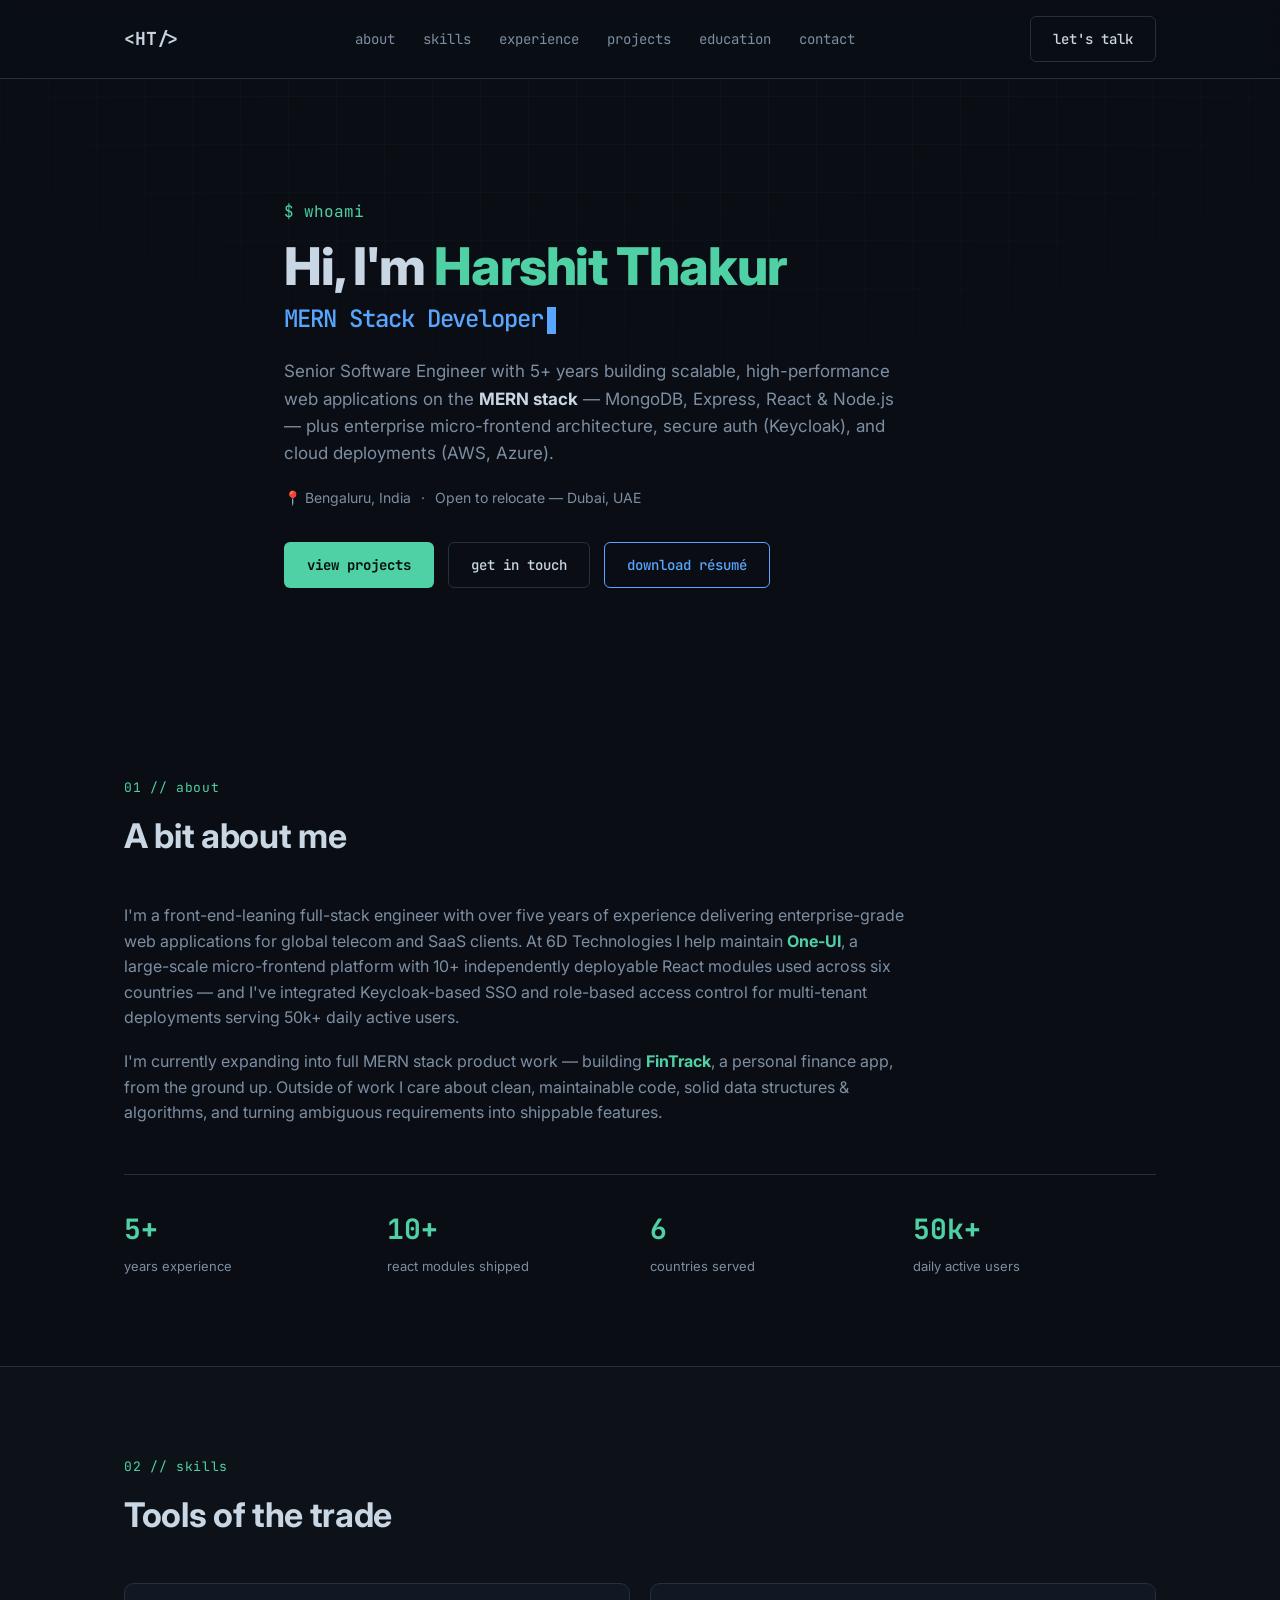
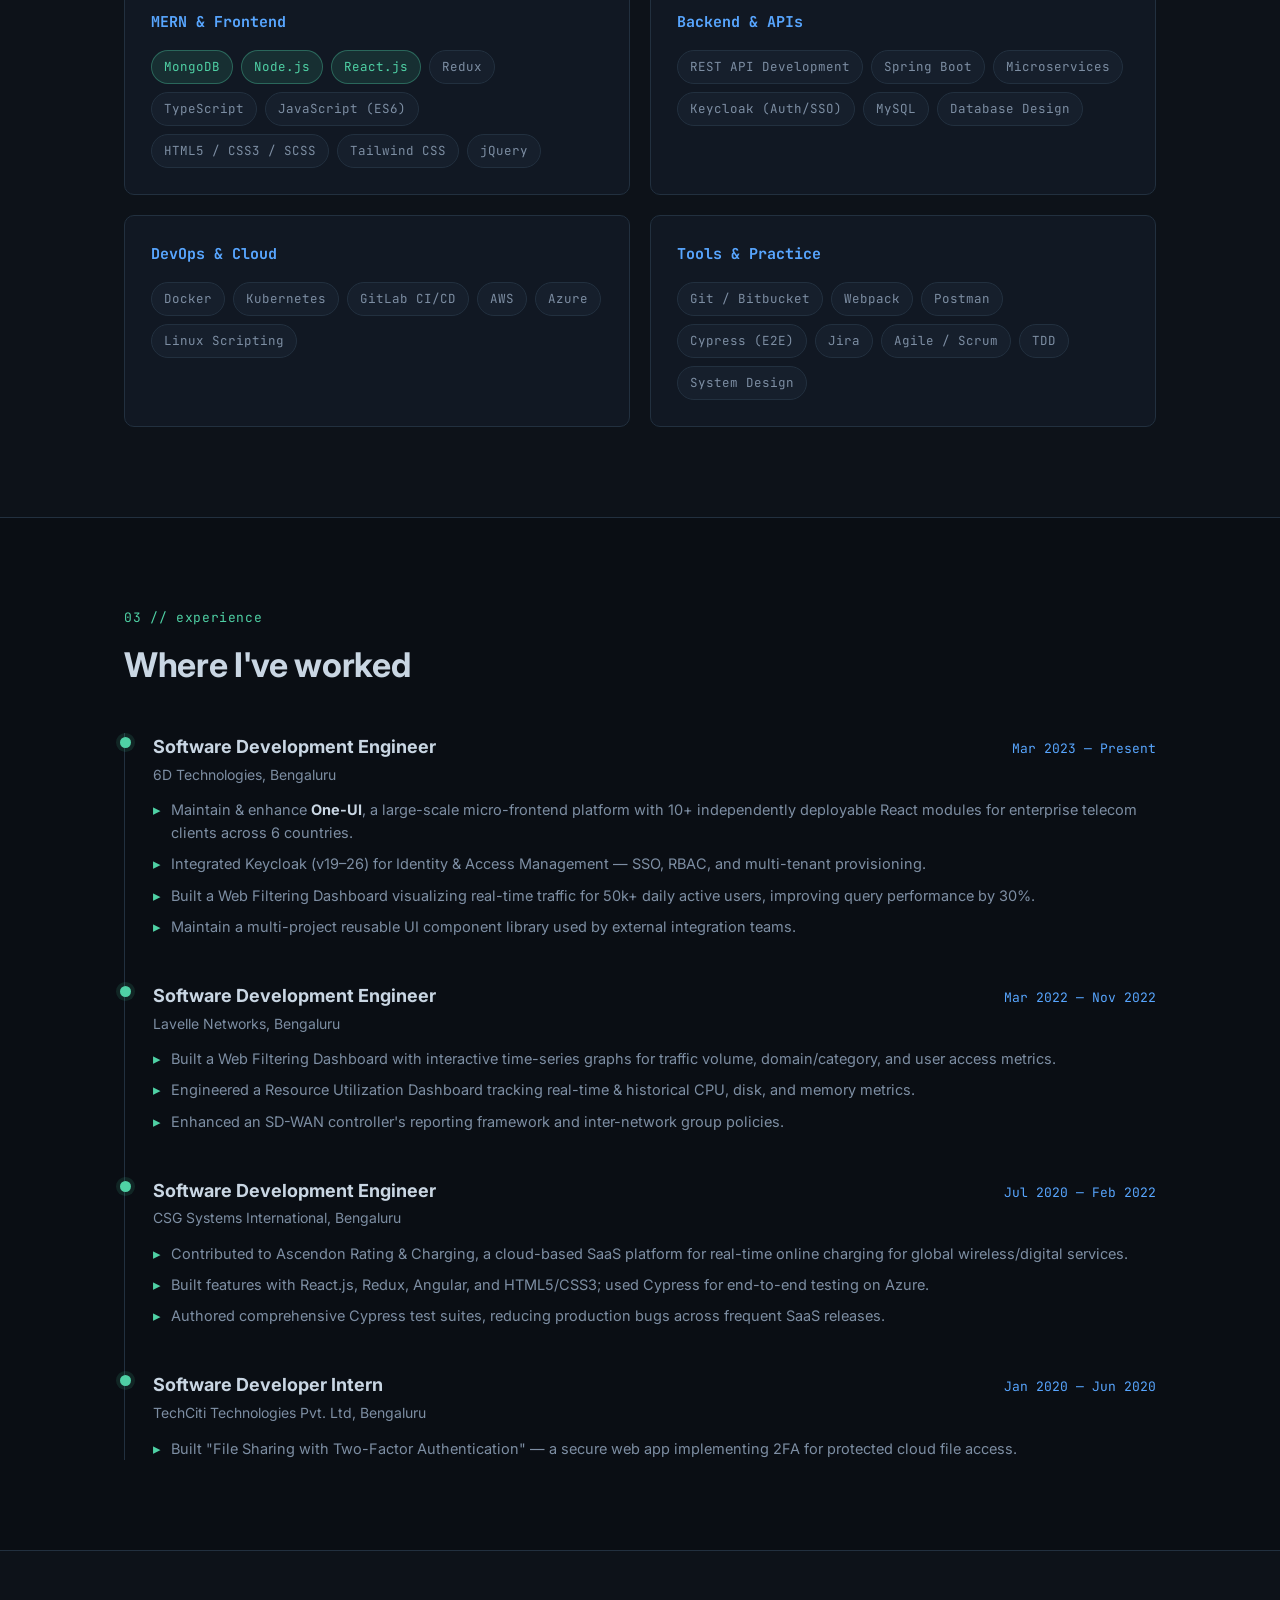
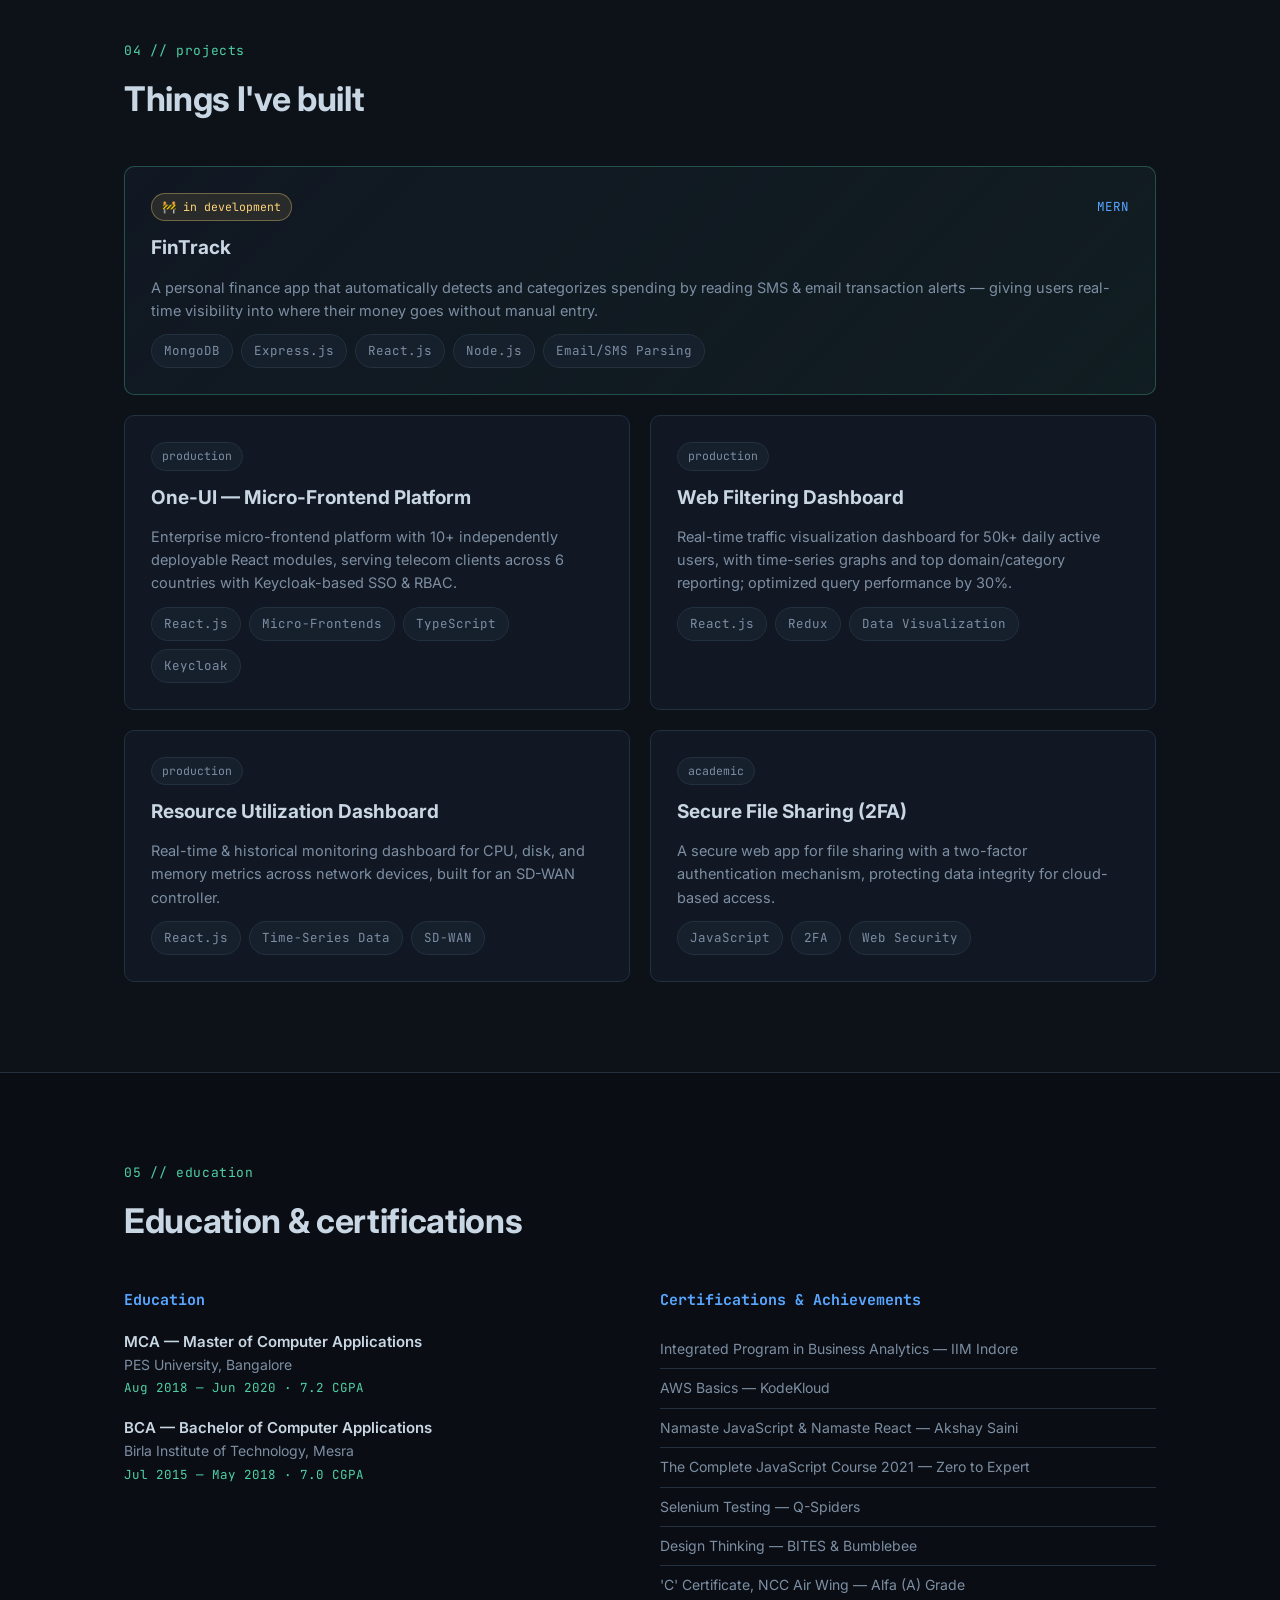
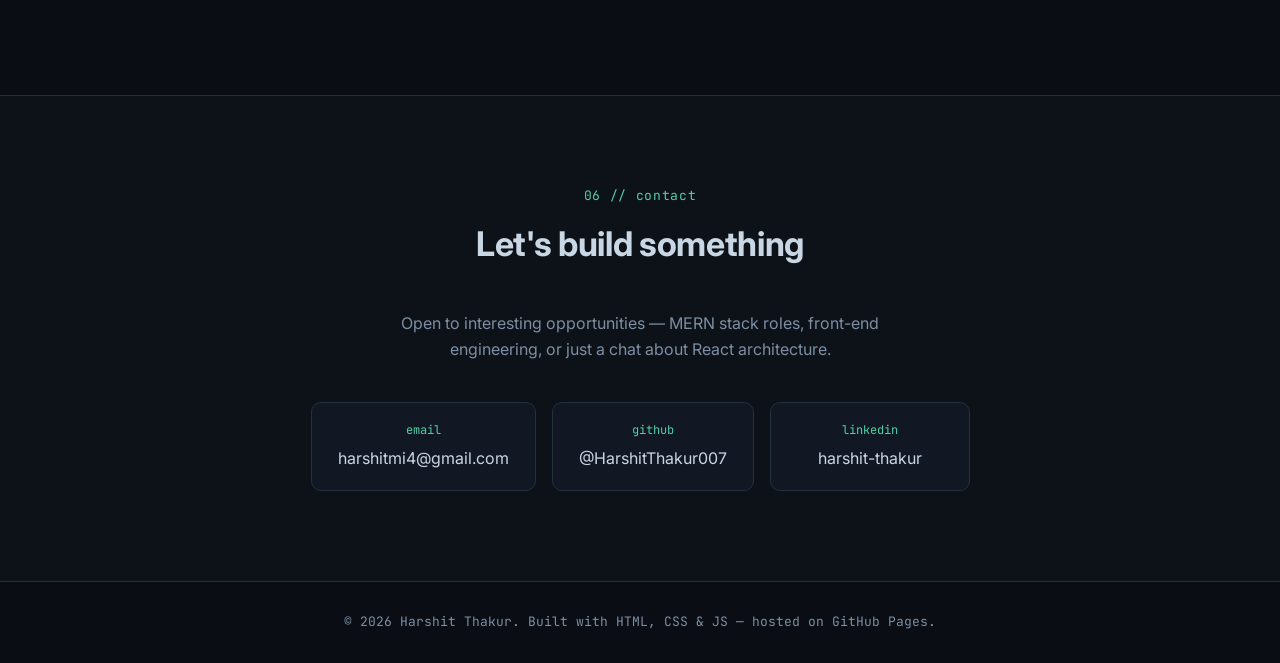
==== index.html @ 56776903 "Initial Commit" ====
<!DOCTYPE html>
<html lang="en">
<head>
<meta charset="UTF-8">
<meta name="viewport" content="width=device-width, initial-scale=1.0">
<title>Harshit Thakur — MERN Stack Developer</title>
<meta name="description" content="Portfolio of Harshit Thakur, Senior Software Engineer & MERN Stack Developer based in Bengaluru.">
<link rel="icon" href="data:,">
<link rel="preconnect" href="https://fonts.googleapis.com">
<link href="https://fonts.googleapis.com/css2?family=JetBrains+Mono:wght@400;500;700;800&family=Inter:wght@400;500;600;700&display=swap" rel="stylesheet">
<link rel="stylesheet" href="style.css">
</head>
<body>

<div class="bg-grid"></div>

<!-- NAV -->
<header class="nav" id="nav">
  <div class="nav-inner">
    <a href="#home" class="logo">&lt;HT<span class="cursor">/</span>&gt;</a>
    <nav class="nav-links" id="navLinks">
      <a href="#about">about</a>
      <a href="#skills">skills</a>
      <a href="#experience">experience</a>
      <a href="#projects">projects</a>
      <a href="#education">education</a>
      <a href="#contact">contact</a>
    </nav>
    <a href="#contact" class="btn btn-ghost nav-cta">let's talk</a>
    <button class="nav-toggle" id="navToggle" aria-label="Toggle menu">
      <span></span><span></span><span></span>
    </button>
  </div>
</header>

<main>

  <!-- HERO -->
  <section class="hero" id="home">
    <div class="container hero-inner">
      <p class="mono accent reveal">$ whoami</p>
      <h1 class="reveal">
        Hi, I'm <span class="accent">Harshit Thakur</span>
        <span class="typewriter" id="typewriter"></span>
      </h1>
      <p class="hero-sub reveal">
        Senior Software Engineer with 5+ years building scalable, high-performance web
        applications on the <strong>MERN stack</strong> — MongoDB, Express, React &amp; Node.js —
        plus enterprise micro-frontend architecture, secure auth (Keycloak), and cloud
        deployments (AWS, Azure).
      </p>
      <div class="hero-meta reveal">
        <span>📍 Bengaluru, India</span>
        <span>·</span>
        <span>Open to relocate — Dubai, UAE</span>
      </div>
      <div class="hero-actions reveal">
        <a href="#projects" class="btn btn-primary">view projects</a>
        <a href="#contact" class="btn btn-ghost">get in touch</a>
        <a href="Harshit-Thakur-Resume.pdf" class="btn btn-outline" download>download résumé</a>
      </div>
    </div>
  </section>

  <!-- ABOUT -->
  <section class="section" id="about">
    <div class="container">
      <p class="section-tag mono">01 // about</p>
      <h2 class="section-title">A bit about me</h2>
      <div class="about-grid">
        <p class="about-text reveal">
          I'm a front-end-leaning full-stack engineer with over five years of experience
          delivering enterprise-grade web applications for global telecom and SaaS clients.
          At 6D Technologies I help maintain <strong>One-UI</strong>, a large-scale micro-frontend
          platform with 10+ independently deployable React modules used across six countries —
          and I've integrated Keycloak-based SSO and role-based access control for multi-tenant
          deployments serving 50k+ daily active users.
        </p>
        <p class="about-text reveal">
          I'm currently expanding into full MERN stack product work — building
          <strong>FinTrack</strong>, a personal finance app, from the ground up. Outside of work
          I care about clean, maintainable code, solid data structures &amp; algorithms, and
          turning ambiguous requirements into shippable features.
        </p>
      </div>
      <div class="stat-row reveal">
        <div class="stat"><span class="stat-num">5+</span><span class="stat-label">years experience</span></div>
        <div class="stat"><span class="stat-num">10+</span><span class="stat-label">react modules shipped</span></div>
        <div class="stat"><span class="stat-num">6</span><span class="stat-label">countries served</span></div>
        <div class="stat"><span class="stat-num">50k+</span><span class="stat-label">daily active users</span></div>
      </div>
    </div>
  </section>

  <!-- SKILLS -->
  <section class="section section-alt" id="skills">
    <div class="container">
      <p class="section-tag mono">02 // skills</p>
      <h2 class="section-title">Tools of the trade</h2>
      <div class="skills-grid">

        <div class="skill-card reveal">
          <h3>MERN &amp; Frontend</h3>
          <div class="chips">
            <span class="chip chip-accent">MongoDB</span>
            <span class="chip chip-accent">Node.js</span>
            <span class="chip chip-accent">React.js</span>
            <span class="chip">Redux</span>
            <span class="chip">TypeScript</span>
            <span class="chip">JavaScript (ES6)</span>
            <span class="chip">HTML5 / CSS3 / SCSS</span>
            <span class="chip">Tailwind CSS</span>
            <span class="chip">jQuery</span>
          </div>
        </div>

        <div class="skill-card reveal">
          <h3>Backend &amp; APIs</h3>
          <div class="chips">
            <span class="chip">REST API Development</span>
            <span class="chip">Spring Boot</span>
            <span class="chip">Microservices</span>
            <span class="chip">Keycloak (Auth/SSO)</span>
            <span class="chip">MySQL</span>
            <span class="chip">Database Design</span>
          </div>
        </div>

        <div class="skill-card reveal">
          <h3>DevOps &amp; Cloud</h3>
          <div class="chips">
            <span class="chip">Docker</span>
            <span class="chip">Kubernetes</span>
            <span class="chip">GitLab CI/CD</span>
            <span class="chip">AWS</span>
            <span class="chip">Azure</span>
            <span class="chip">Linux Scripting</span>
          </div>
        </div>

        <div class="skill-card reveal">
          <h3>Tools &amp; Practice</h3>
          <div class="chips">
            <span class="chip">Git / Bitbucket</span>
            <span class="chip">Webpack</span>
            <span class="chip">Postman</span>
            <span class="chip">Cypress (E2E)</span>
            <span class="chip">Jira</span>
            <span class="chip">Agile / Scrum</span>
            <span class="chip">TDD</span>
            <span class="chip">System Design</span>
          </div>
        </div>

      </div>
    </div>
  </section>

  <!-- EXPERIENCE -->
  <section class="section" id="experience">
    <div class="container">
      <p class="section-tag mono">03 // experience</p>
      <h2 class="section-title">Where I've worked</h2>

      <div class="timeline">

        <div class="tl-item reveal">
          <div class="tl-dot"></div>
          <div class="tl-content">
            <div class="tl-head">
              <h3>Software Development Engineer</h3>
              <span class="tl-date">Mar 2023 — Present</span>
            </div>
            <p class="tl-org">6D Technologies, Bengaluru</p>
            <ul>
              <li>Maintain &amp; enhance <strong>One-UI</strong>, a large-scale micro-frontend platform with 10+ independently deployable React modules for enterprise telecom clients across 6 countries.</li>
              <li>Integrated Keycloak (v19–26) for Identity &amp; Access Management — SSO, RBAC, and multi-tenant provisioning.</li>
              <li>Built a Web Filtering Dashboard visualizing real-time traffic for 50k+ daily active users, improving query performance by 30%.</li>
              <li>Maintain a multi-project reusable UI component library used by external integration teams.</li>
            </ul>
          </div>
        </div>

        <div class="tl-item reveal">
          <div class="tl-dot"></div>
          <div class="tl-content">
            <div class="tl-head">
              <h3>Software Development Engineer</h3>
              <span class="tl-date">Mar 2022 — Nov 2022</span>
            </div>
            <p class="tl-org">Lavelle Networks, Bengaluru</p>
            <ul>
              <li>Built a Web Filtering Dashboard with interactive time-series graphs for traffic volume, domain/category, and user access metrics.</li>
              <li>Engineered a Resource Utilization Dashboard tracking real-time &amp; historical CPU, disk, and memory metrics.</li>
              <li>Enhanced an SD-WAN controller's reporting framework and inter-network group policies.</li>
            </ul>
          </div>
        </div>

        <div class="tl-item reveal">
          <div class="tl-dot"></div>
          <div class="tl-content">
            <div class="tl-head">
              <h3>Software Development Engineer</h3>
              <span class="tl-date">Jul 2020 — Feb 2022</span>
            </div>
            <p class="tl-org">CSG Systems International, Bengaluru</p>
            <ul>
              <li>Contributed to Ascendon Rating &amp; Charging, a cloud-based SaaS platform for real-time online charging for global wireless/digital services.</li>
              <li>Built features with React.js, Redux, Angular, and HTML5/CSS3; used Cypress for end-to-end testing on Azure.</li>
              <li>Authored comprehensive Cypress test suites, reducing production bugs across frequent SaaS releases.</li>
            </ul>
          </div>
        </div>

        <div class="tl-item reveal">
          <div class="tl-dot"></div>
          <div class="tl-content">
            <div class="tl-head">
              <h3>Software Developer Intern</h3>
              <span class="tl-date">Jan 2020 — Jun 2020</span>
            </div>
            <p class="tl-org">TechCiti Technologies Pvt. Ltd, Bengaluru</p>
            <ul>
              <li>Built "File Sharing with Two-Factor Authentication" — a secure web app implementing 2FA for protected cloud file access.</li>
            </ul>
          </div>
        </div>

      </div>
    </div>
  </section>

  <!-- PROJECTS -->
  <section class="section section-alt" id="projects">
    <div class="container">
      <p class="section-tag mono">04 // projects</p>
      <h2 class="section-title">Things I've built</h2>

      <div class="project-grid">

        <article class="project-card project-card-featured reveal">
          <div class="project-top">
            <span class="badge badge-live">🚧 in development</span>
            <span class="mono project-stack-tag">MERN</span>
          </div>
          <h3>FinTrack</h3>
          <p>
            A personal finance app that automatically detects and categorizes spending by
            reading SMS &amp; email transaction alerts — giving users real-time visibility into
            where their money goes without manual entry.
          </p>
          <div class="chips">
            <span class="chip">MongoDB</span>
            <span class="chip">Express.js</span>
            <span class="chip">React.js</span>
            <span class="chip">Node.js</span>
            <span class="chip">Email/SMS Parsing</span>
          </div>
        </article>

        <article class="project-card reveal">
          <div class="project-top">
            <span class="badge">production</span>
          </div>
          <h3>One-UI — Micro-Frontend Platform</h3>
          <p>
            Enterprise micro-frontend platform with 10+ independently deployable React modules,
            serving telecom clients across 6 countries with Keycloak-based SSO &amp; RBAC.
          </p>
          <div class="chips">
            <span class="chip">React.js</span>
            <span class="chip">Micro-Frontends</span>
            <span class="chip">TypeScript</span>
            <span class="chip">Keycloak</span>
          </div>
        </article>

        <article class="project-card reveal">
          <div class="project-top">
            <span class="badge">production</span>
          </div>
          <h3>Web Filtering Dashboard</h3>
          <p>
            Real-time traffic visualization dashboard for 50k+ daily active users, with
            time-series graphs and top domain/category reporting; optimized query performance by 30%.
          </p>
          <div class="chips">
            <span class="chip">React.js</span>
            <span class="chip">Redux</span>
            <span class="chip">Data Visualization</span>
          </div>
        </article>

        <article class="project-card reveal">
          <div class="project-top">
            <span class="badge">production</span>
          </div>
          <h3>Resource Utilization Dashboard</h3>
          <p>
            Real-time &amp; historical monitoring dashboard for CPU, disk, and memory metrics
            across network devices, built for an SD-WAN controller.
          </p>
          <div class="chips">
            <span class="chip">React.js</span>
            <span class="chip">Time-Series Data</span>
            <span class="chip">SD-WAN</span>
          </div>
        </article>

        <article class="project-card reveal">
          <div class="project-top">
            <span class="badge">academic</span>
          </div>
          <h3>Secure File Sharing (2FA)</h3>
          <p>
            A secure web app for file sharing with a two-factor authentication mechanism,
            protecting data integrity for cloud-based access.
          </p>
          <div class="chips">
            <span class="chip">JavaScript</span>
            <span class="chip">2FA</span>
            <span class="chip">Web Security</span>
          </div>
        </article>

      </div>
    </div>
  </section>

  <!-- EDUCATION / CERTS -->
  <section class="section" id="education">
    <div class="container">
      <p class="section-tag mono">05 // education</p>
      <h2 class="section-title">Education &amp; certifications</h2>

      <div class="edu-grid">
        <div class="edu-col reveal">
          <h3>Education</h3>
          <div class="edu-item">
            <p class="edu-degree">MCA — Master of Computer Applications</p>
            <p class="edu-school">PES University, Bangalore</p>
            <p class="edu-date">Aug 2018 — Jun 2020 · 7.2 CGPA</p>
          </div>
          <div class="edu-item">
            <p class="edu-degree">BCA — Bachelor of Computer Applications</p>
            <p class="edu-school">Birla Institute of Technology, Mesra</p>
            <p class="edu-date">Jul 2015 — May 2018 · 7.0 CGPA</p>
          </div>
        </div>
        <div class="edu-col reveal">
          <h3>Certifications &amp; Achievements</h3>
          <ul class="cert-list">
            <li>Integrated Program in Business Analytics — IIM Indore</li>
            <li>AWS Basics — KodeKloud</li>
            <li>Namaste JavaScript &amp; Namaste React — Akshay Saini</li>
            <li>The Complete JavaScript Course 2021 — Zero to Expert</li>
            <li>Selenium Testing — Q-Spiders</li>
            <li>Design Thinking — BITES &amp; Bumblebee</li>
            <li>'C' Certificate, NCC Air Wing — Alfa (A) Grade</li>
          </ul>
        </div>
      </div>
    </div>
  </section>

  <!-- CONTACT -->
  <section class="section section-alt" id="contact">
    <div class="container contact-inner">
      <p class="section-tag mono">06 // contact</p>
      <h2 class="section-title">Let's build something</h2>
      <p class="contact-sub reveal">
        Open to interesting opportunities — MERN stack roles, front-end engineering, or just a chat about React architecture.
      </p>
      <div class="contact-links reveal">
        <a href="mailto:harshitmi4@gmail.com" class="contact-card">
          <span class="contact-label mono">email</span>
          <span>harshitmi4@gmail.com</span>
        </a>
        <a href="https://github.com/HarshitThakur007" target="_blank" rel="noopener" class="contact-card">
          <span class="contact-label mono">github</span>
          <span>@HarshitThakur007</span>
        </a>
        <a href="https://www.linkedin.com/in/harshit-thakur-44118b173/" target="_blank" rel="noopener" class="contact-card">
          <span class="contact-label mono">linkedin</span>
          <span>harshit-thakur</span>
        </a>
      </div>
    </div>
  </section>

</main>

<footer class="footer">
  <div class="container footer-inner">
    <p class="mono">© <span id="year"></span> Harshit Thakur. Built with HTML, CSS &amp; JS — hosted on GitHub Pages.</p>
  </div>
</footer>

<script src="script.js"></script>
</body>
</html>
---- style.css ----
:root {
  --bg: #0a0e14;
  --bg-alt: #0d1219;
  --surface: #111823;
  --surface-2: #161f2c;
  --border: #22303f;
  --text: #c9d6e3;
  --text-dim: #7d8ea3;
  --accent: #4fd1a5;
  --accent-2: #58a6ff;
  --accent-soft: rgba(79, 209, 165, 0.12);
  --mono: 'JetBrains Mono', 'Fira Code', monospace;
  --sans: 'Inter', -apple-system, BlinkMacSystemFont, sans-serif;
  --radius: 10px;
  --max-w: 1080px;
}

* { margin: 0; padding: 0; box-sizing: border-box; }

html { scroll-behavior: smooth; }

body {
  background: var(--bg);
  color: var(--text);
  font-family: var(--sans);
  line-height: 1.6;
  font-size: 16px;
  overflow-x: hidden;
}

.bg-grid {
  position: fixed;
  inset: 0;
  background-image:
    linear-gradient(rgba(79, 209, 165, 0.035) 1px, transparent 1px),
    linear-gradient(90deg, rgba(79, 209, 165, 0.035) 1px, transparent 1px);
  background-size: 48px 48px;
  mask-image: radial-gradient(ellipse 80% 60% at 50% 0%, #000 30%, transparent 90%);
  pointer-events: none;
  z-index: 0;
}

.container {
  max-width: var(--max-w);
  margin: 0 auto;
  padding: 0 24px;
  position: relative;
  z-index: 1;
}

.mono { font-family: var(--mono); }
.accent { color: var(--accent); }

a { color: inherit; text-decoration: none; }

ul { list-style: none; }

/* ---------- NAV ---------- */
.nav {
  position: sticky;
  top: 0;
  z-index: 50;
  background: rgba(10, 14, 20, 0.75);
  backdrop-filter: blur(10px);
  border-bottom: 1px solid var(--border);
}

.nav-inner {
  max-width: var(--max-w);
  margin: 0 auto;
  padding: 16px 24px;
  display: flex;
  align-items: center;
  justify-content: space-between;
}

.logo {
  font-family: var(--mono);
  font-weight: 700;
  font-size: 18px;
  color: var(--text);
}
.logo .cursor { color: var(--accent); }

.nav-links {
  display: flex;
  gap: 28px;
  font-family: var(--mono);
  font-size: 14px;
  color: var(--text-dim);
}
.nav-links a:hover { color: var(--accent); }

.nav-cta { font-family: var(--mono); font-size: 14px; }

.nav-toggle {
  display: none;
  flex-direction: column;
  gap: 5px;
  background: none;
  border: none;
  cursor: pointer;
  padding: 4px;
}
.nav-toggle span {
  width: 22px;
  height: 2px;
  background: var(--text);
  display: block;
}

/* ---------- BUTTONS ---------- */
.btn {
  display: inline-block;
  padding: 11px 22px;
  border-radius: 6px;
  font-family: var(--mono);
  font-size: 14px;
  font-weight: 500;
  border: 1px solid transparent;
  transition: transform 0.15s ease, background 0.15s ease, border-color 0.15s ease;
  cursor: pointer;
}
.btn:hover { transform: translateY(-2px); }

.btn-primary {
  background: var(--accent);
  color: #08110d;
  font-weight: 700;
}
.btn-primary:hover { background: #6be0b8; }

.btn-ghost {
  border-color: var(--border);
  color: var(--text);
}
.btn-ghost:hover { border-color: var(--accent); color: var(--accent); }

.btn-outline {
  border-color: var(--accent-2);
  color: var(--accent-2);
}
.btn-outline:hover { background: rgba(88, 166, 255, 0.1); }

/* ---------- HERO ---------- */
.hero {
  padding: 120px 0 100px;
  position: relative;
}

.hero-inner { max-width: 760px; }

.hero h1 {
  font-size: clamp(32px, 5vw, 52px);
  font-weight: 800;
  line-height: 1.15;
  margin: 12px 0 20px;
  letter-spacing: -0.02em;
}

.typewriter {
  display: block;
  font-family: var(--mono);
  font-size: clamp(16px, 2.4vw, 24px);
  color: var(--accent-2);
  font-weight: 500;
  min-height: 1.4em;
  margin-top: 8px;
}
.typewriter::after {
  content: '';
  display: inline-block;
  width: 9px;
  height: 1.1em;
  background: var(--accent-2);
  margin-left: 4px;
  vertical-align: text-bottom;
  animation: blink 1s step-end infinite;
}
@keyframes blink { 50% { opacity: 0; } }

.hero-sub {
  color: var(--text-dim);
  font-size: 17px;
  max-width: 620px;
  margin-bottom: 20px;
}
.hero-sub strong { color: var(--text); }

.hero-meta {
  display: flex;
  gap: 10px;
  color: var(--text-dim);
  font-size: 14px;
  margin-bottom: 32px;
  flex-wrap: wrap;
}

.hero-actions { display: flex; gap: 14px; flex-wrap: wrap; }

/* ---------- SECTIONS ---------- */
.section { padding: 90px 0; position: relative; }
.section-alt { background: var(--bg-alt); border-top: 1px solid var(--border); border-bottom: 1px solid var(--border); }

.section-tag {
  color: var(--accent);
  font-size: 13px;
  letter-spacing: 0.05em;
  margin-bottom: 10px;
}

.section-title {
  font-size: clamp(24px, 3.5vw, 34px);
  font-weight: 700;
  margin-bottom: 40px;
  letter-spacing: -0.01em;
}

/* ---------- ABOUT ---------- */
.about-grid { display: grid; gap: 18px; max-width: 780px; }
.about-text { color: var(--text-dim); font-size: 16px; }
.about-text strong { color: var(--accent); }

.stat-row {
  display: grid;
  grid-template-columns: repeat(4, 1fr);
  gap: 20px;
  margin-top: 48px;
  padding-top: 32px;
  border-top: 1px solid var(--border);
}
.stat { display: flex; flex-direction: column; gap: 4px; }
.stat-num {
  font-family: var(--mono);
  font-size: 28px;
  font-weight: 700;
  color: var(--accent);
}
.stat-label { color: var(--text-dim); font-size: 13px; }

/* ---------- SKILLS ---------- */
.skills-grid {
  display: grid;
  grid-template-columns: repeat(2, 1fr);
  gap: 20px;
}

.skill-card {
  background: var(--surface);
  border: 1px solid var(--border);
  border-radius: var(--radius);
  padding: 26px;
  transition: border-color 0.2s ease;
}
.skill-card:hover { border-color: var(--accent); }
.skill-card h3 {
  font-size: 15px;
  font-family: var(--mono);
  color: var(--accent-2);
  margin-bottom: 16px;
}

.chips { display: flex; flex-wrap: wrap; gap: 8px; }
.chip {
  font-family: var(--mono);
  font-size: 12.5px;
  background: var(--surface-2);
  border: 1px solid var(--border);
  color: var(--text-dim);
  padding: 6px 12px;
  border-radius: 20px;
}
.chip-accent {
  color: var(--accent);
  border-color: rgba(79, 209, 165, 0.35);
  background: var(--accent-soft);
}

/* ---------- TIMELINE ---------- */
.timeline {
  position: relative;
  padding-left: 28px;
  border-left: 1px solid var(--border);
  display: flex;
  flex-direction: column;
  gap: 44px;
}

.tl-item { position: relative; }
.tl-dot {
  position: absolute;
  left: -33.5px;
  top: 4px;
  width: 11px;
  height: 11px;
  border-radius: 50%;
  background: var(--accent);
  box-shadow: 0 0 0 4px var(--accent-soft);
}

.tl-head {
  display: flex;
  justify-content: space-between;
  align-items: baseline;
  flex-wrap: wrap;
  gap: 8px;
  margin-bottom: 2px;
}
.tl-head h3 { font-size: 18px; font-weight: 700; }
.tl-date { font-family: var(--mono); font-size: 13px; color: var(--accent-2); }
.tl-org { color: var(--text-dim); font-size: 14px; margin-bottom: 12px; }

.tl-content ul { display: flex; flex-direction: column; gap: 8px; }
.tl-content li {
  color: var(--text-dim);
  font-size: 14.5px;
  padding-left: 18px;
  position: relative;
}
.tl-content li::before {
  content: '▸';
  position: absolute;
  left: 0;
  color: var(--accent);
}
.tl-content strong { color: var(--text); }

/* ---------- PROJECTS ---------- */
.project-grid {
  display: grid;
  grid-template-columns: repeat(2, 1fr);
  gap: 20px;
}

.project-card {
  background: var(--surface);
  border: 1px solid var(--border);
  border-radius: var(--radius);
  padding: 26px;
  display: flex;
  flex-direction: column;
  gap: 12px;
  transition: transform 0.2s ease, border-color 0.2s ease;
}
.project-card:hover { transform: translateY(-4px); border-color: var(--accent); }

.project-card-featured {
  grid-column: 1 / -1;
  background: linear-gradient(135deg, var(--surface) 0%, rgba(79,209,165,0.06) 100%);
  border-color: rgba(79, 209, 165, 0.3);
}

.project-top { display: flex; justify-content: space-between; align-items: center; }
.project-stack-tag { color: var(--accent-2); font-size: 12.5px; }

.badge {
  font-family: var(--mono);
  font-size: 11.5px;
  padding: 4px 10px;
  border-radius: 20px;
  background: var(--surface-2);
  color: var(--text-dim);
  border: 1px solid var(--border);
  width: fit-content;
}
.badge-live {
  color: #ffd479;
  border-color: rgba(255, 212, 121, 0.35);
  background: rgba(255, 212, 121, 0.1);
}

.project-card h3 { font-size: 19px; font-weight: 700; }
.project-card p { color: var(--text-dim); font-size: 14.5px; }

/* ---------- EDUCATION ---------- */
.edu-grid {
  display: grid;
  grid-template-columns: 1fr 1fr;
  gap: 40px;
}
.edu-col h3 {
  font-family: var(--mono);
  color: var(--accent-2);
  font-size: 15px;
  margin-bottom: 18px;
}
.edu-item { margin-bottom: 18px; }
.edu-degree { font-weight: 600; font-size: 15px; }
.edu-school { color: var(--text-dim); font-size: 14px; }
.edu-date { font-family: var(--mono); color: var(--accent); font-size: 12.5px; margin-top: 2px; }

.cert-list li {
  color: var(--text-dim);
  font-size: 14px;
  padding: 8px 0;
  border-bottom: 1px solid var(--border);
}
.cert-list li:last-child { border-bottom: none; }

/* ---------- CONTACT ---------- */
.contact-inner { text-align: center; }
.contact-sub {
  color: var(--text-dim);
  max-width: 520px;
  margin: 0 auto 40px;
}

.contact-links {
  display: flex;
  justify-content: center;
  gap: 16px;
  flex-wrap: wrap;
}

.contact-card {
  background: var(--surface);
  border: 1px solid var(--border);
  border-radius: var(--radius);
  padding: 18px 26px;
  display: flex;
  flex-direction: column;
  gap: 6px;
  min-width: 200px;
  transition: border-color 0.2s ease, transform 0.2s ease;
}
.contact-card:hover { border-color: var(--accent); transform: translateY(-3px); }
.contact-label { color: var(--accent); font-size: 12px; }

/* ---------- FOOTER ---------- */
.footer { padding: 30px 0; }
.footer-inner { text-align: center; color: var(--text-dim); font-size: 13px; }

/* ---------- REVEAL ANIMATION ---------- */
.reveal {
  opacity: 0;
  transform: translateY(16px);
  transition: opacity 0.6s ease, transform 0.6s ease;
}
.reveal.in-view { opacity: 1; transform: translateY(0); }

/* ---------- RESPONSIVE ---------- */
@media (max-width: 780px) {
  .nav-links, .nav-cta { display: none; }
  .nav-toggle { display: flex; }
  .nav-links.open {
    display: flex;
    position: absolute;
    top: 100%;
    left: 0;
    right: 0;
    flex-direction: column;
    background: var(--bg);
    border-bottom: 1px solid var(--border);
    padding: 16px 24px;
    gap: 16px;
    z-index: 60;
  }
  .skills-grid, .project-grid, .edu-grid { grid-template-columns: 1fr; }
  .project-card-featured { grid-column: auto; }
  .stat-row { grid-template-columns: repeat(2, 1fr); gap: 24px; }
  .hero { padding: 90px 0 70px; }
}

@media (max-width: 600px) {
  .container { padding: 0 18px; }
  .nav-inner { padding: 14px 18px; }

  .section { padding: 60px 0; }
  .section-title { margin-bottom: 28px; }

  .hero { padding: 70px 0 50px; }
  .hero h1 { font-size: clamp(26px, 8vw, 36px); }
  .hero-sub { font-size: 15.5px; }
  .hero-meta { font-size: 13px; }
  .hero-actions { flex-direction: column; align-items: stretch; }
  .hero-actions .btn { text-align: center; }

  .stat-row { grid-template-columns: repeat(2, 1fr); gap: 18px; margin-top: 32px; padding-top: 24px; }
  .stat-num { font-size: 22px; }

  .skill-card, .project-card { padding: 20px; }

  .timeline { padding-left: 20px; }
  .tl-dot { left: -25.5px; width: 9px; height: 9px; }
  .tl-head { flex-direction: column; align-items: flex-start; gap: 4px; }
  .tl-head h3 { font-size: 16.5px; }

  .edu-grid { gap: 30px; }

  .contact-links { flex-direction: column; align-items: stretch; }
  .contact-card { min-width: 0; }
}

@media (max-width: 400px) {
  .stat-row { grid-template-columns: 1fr 1fr; }
  .logo { font-size: 16px; }
  .section-tag { font-size: 12px; }
}
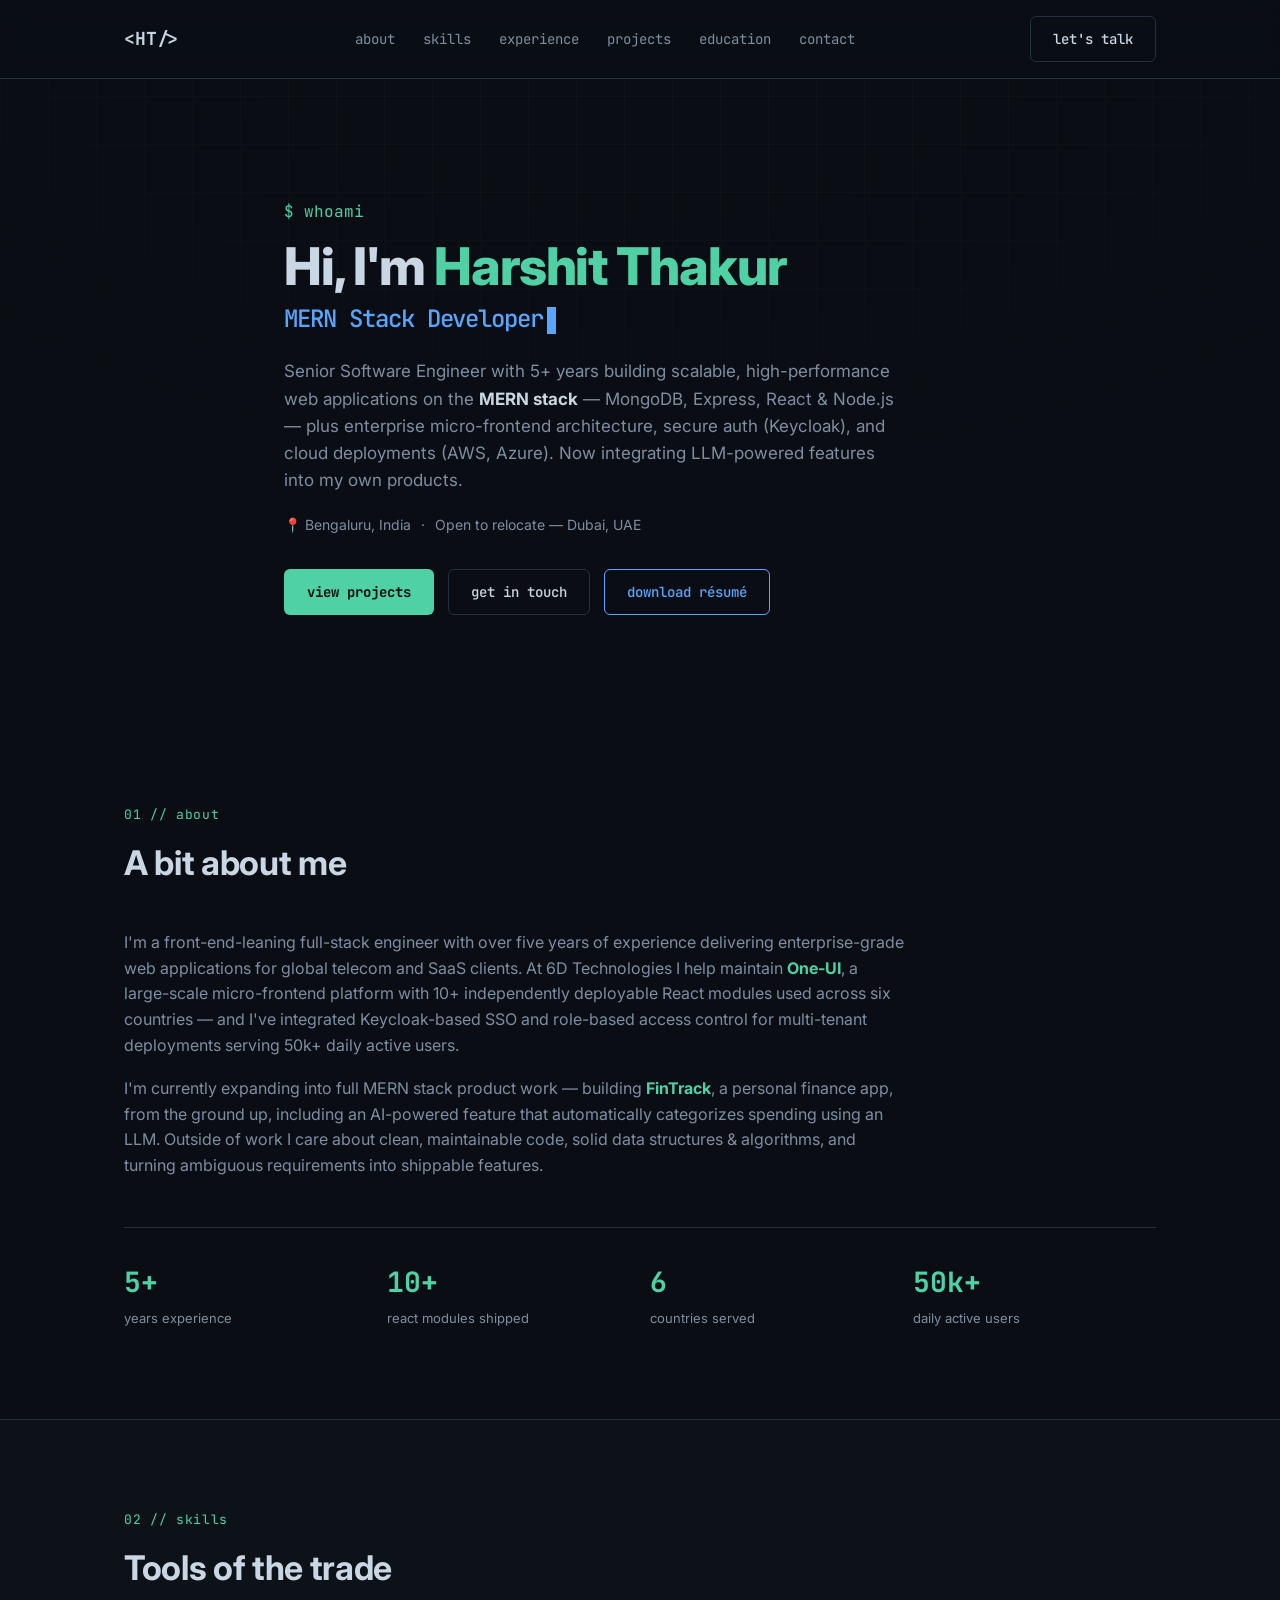
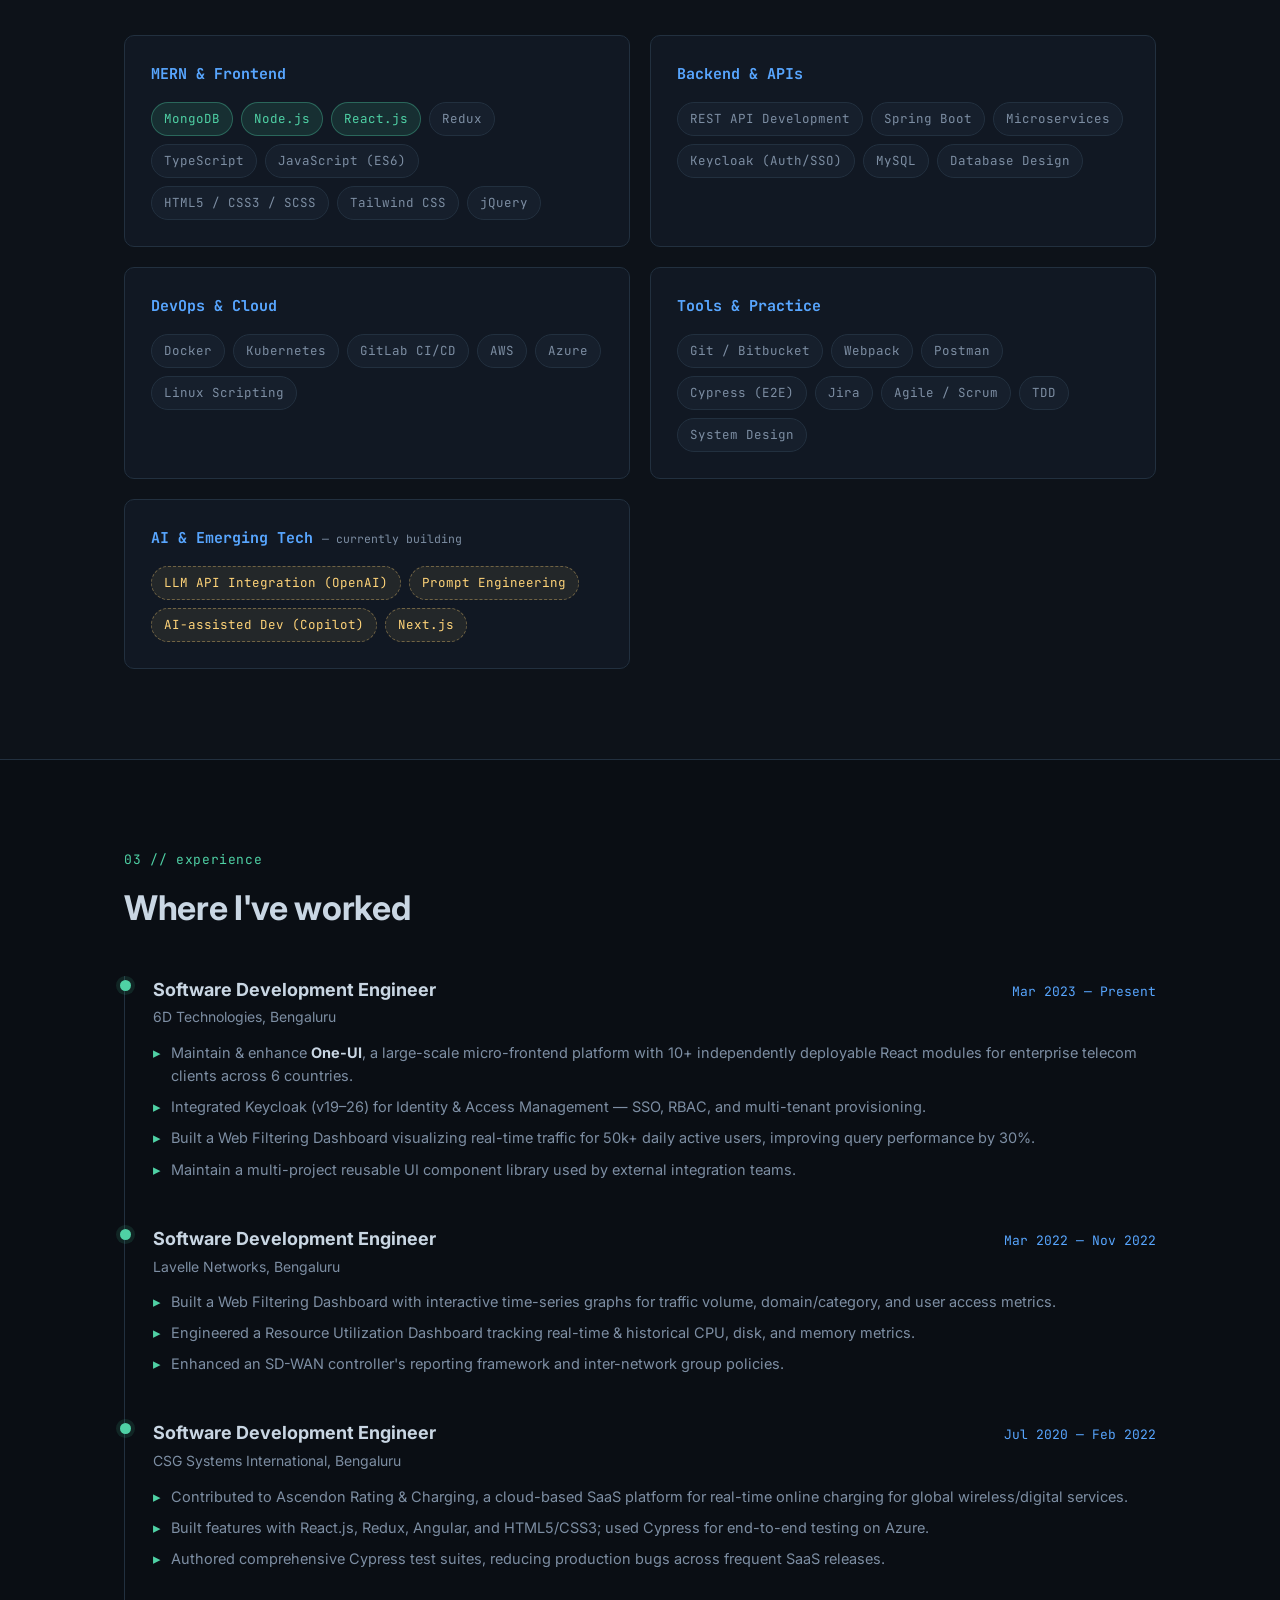
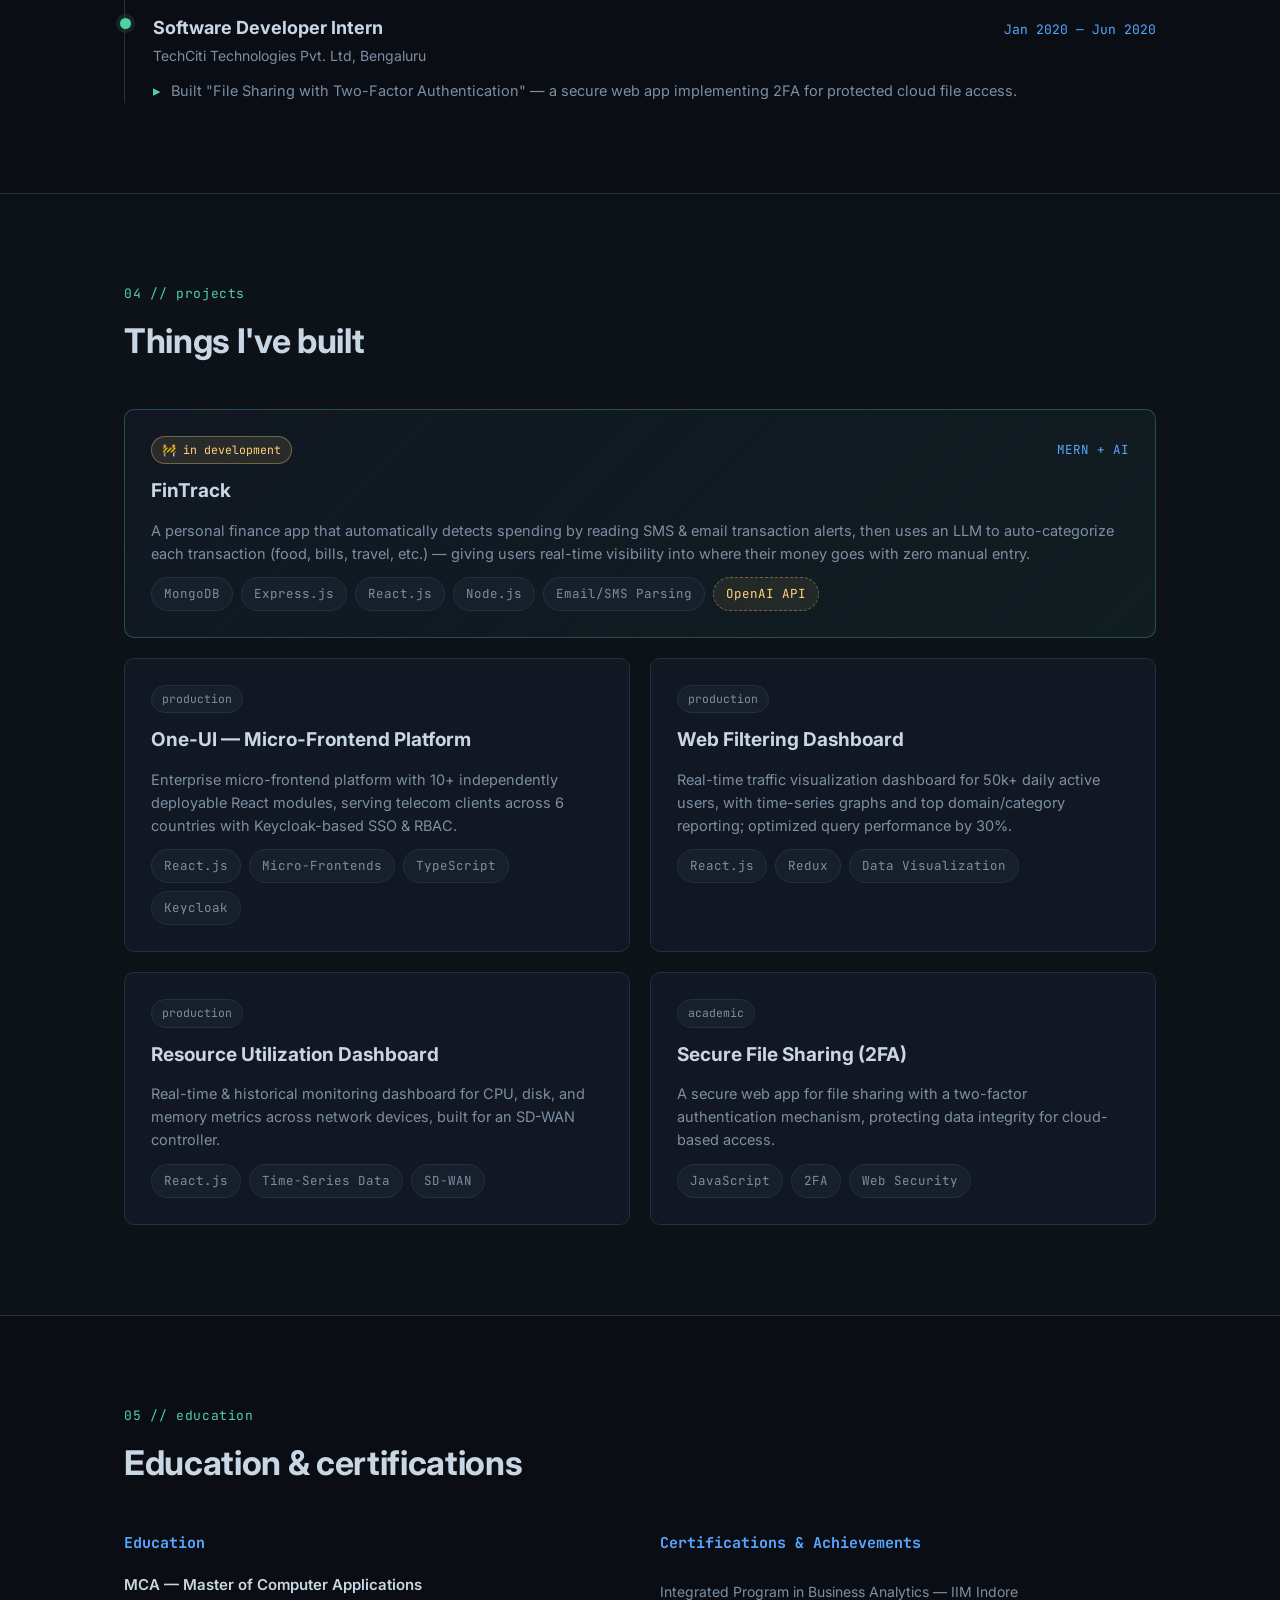
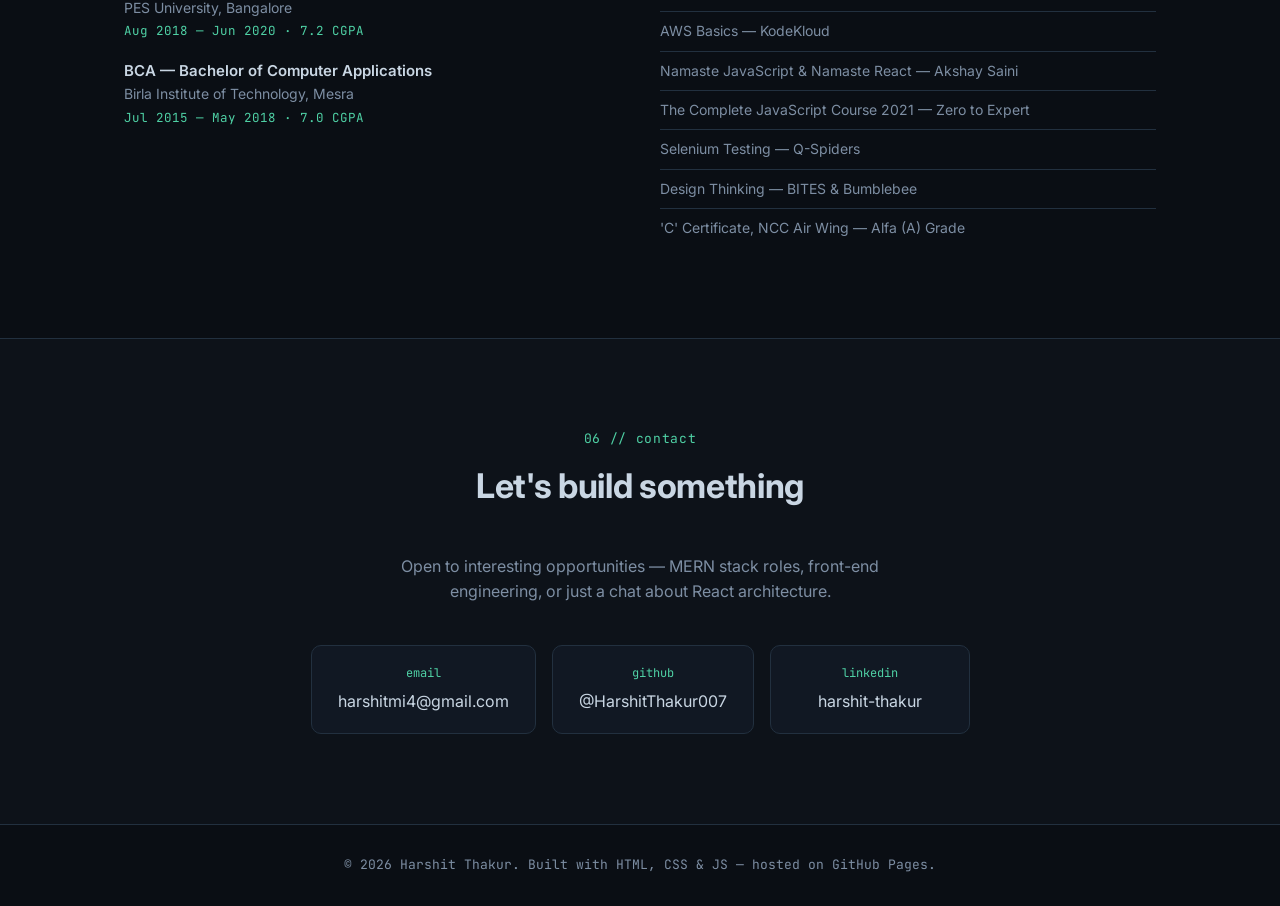
==== commit 8f5e0d23: "New updated changes" ====
--- a/index.html
+++ b/index.html
@@ -47,7 +47,7 @@
         Senior Software Engineer with 5+ years building scalable, high-performance web
         applications on the <strong>MERN stack</strong> — MongoDB, Express, React &amp; Node.js —
         plus enterprise micro-frontend architecture, secure auth (Keycloak), and cloud
-        deployments (AWS, Azure).
+        deployments (AWS, Azure). Now integrating LLM-powered features into my own products.
       </p>
       <div class="hero-meta reveal">
         <span>📍 Bengaluru, India</span>
@@ -78,8 +78,9 @@
         </p>
         <p class="about-text reveal">
           I'm currently expanding into full MERN stack product work — building
-          <strong>FinTrack</strong>, a personal finance app, from the ground up. Outside of work
-          I care about clean, maintainable code, solid data structures &amp; algorithms, and
+          <strong>FinTrack</strong>, a personal finance app, from the ground up, including an
+          AI-powered feature that automatically categorizes spending using an LLM. Outside of
+          work I care about clean, maintainable code, solid data structures &amp; algorithms, and
           turning ambiguous requirements into shippable features.
         </p>
       </div>
@@ -149,6 +150,16 @@
             <span class="chip">Agile / Scrum</span>
             <span class="chip">TDD</span>
             <span class="chip">System Design</span>
+          </div>
+        </div>
+
+        <div class="skill-card reveal">
+          <h3>AI &amp; Emerging Tech <span class="mono skill-card-note">— currently building</span></h3>
+          <div class="chips">
+            <span class="chip chip-learning">LLM API Integration (OpenAI)</span>
+            <span class="chip chip-learning">Prompt Engineering</span>
+            <span class="chip chip-learning">AI-assisted Dev (Copilot)</span>
+            <span class="chip chip-learning">Next.js</span>
           </div>
         </div>
 
@@ -242,13 +253,14 @@
         <article class="project-card project-card-featured reveal">
           <div class="project-top">
             <span class="badge badge-live">🚧 in development</span>
-            <span class="mono project-stack-tag">MERN</span>
+            <span class="mono project-stack-tag">MERN + AI</span>
           </div>
           <h3>FinTrack</h3>
           <p>
-            A personal finance app that automatically detects and categorizes spending by
-            reading SMS &amp; email transaction alerts — giving users real-time visibility into
-            where their money goes without manual entry.
+            A personal finance app that automatically detects spending by reading SMS &amp; email
+            transaction alerts, then uses an LLM to auto-categorize each transaction (food,
+            bills, travel, etc.) — giving users real-time visibility into where their money goes
+            with zero manual entry.
           </p>
           <div class="chips">
             <span class="chip">MongoDB</span>
@@ -256,6 +268,7 @@
             <span class="chip">React.js</span>
             <span class="chip">Node.js</span>
             <span class="chip">Email/SMS Parsing</span>
+            <span class="chip chip-learning">OpenAI API</span>
           </div>
         </article>
 
--- a/style.css
+++ b/style.css
@@ -259,6 +259,12 @@
   color: var(--accent-2);
   margin-bottom: 16px;
 }
+.skill-card-note {
+  color: var(--text-dim);
+  font-size: 11.5px;
+  font-weight: 400;
+  text-transform: none;
+}
 
 .chips { display: flex; flex-wrap: wrap; gap: 8px; }
 .chip {
@@ -274,6 +280,12 @@
   color: var(--accent);
   border-color: rgba(79, 209, 165, 0.35);
   background: var(--accent-soft);
+}
+.chip-learning {
+  color: #ffd479;
+  border-color: rgba(255, 212, 121, 0.35);
+  background: rgba(255, 212, 121, 0.08);
+  border-style: dashed;
 }
 
 /* ---------- TIMELINE ---------- */
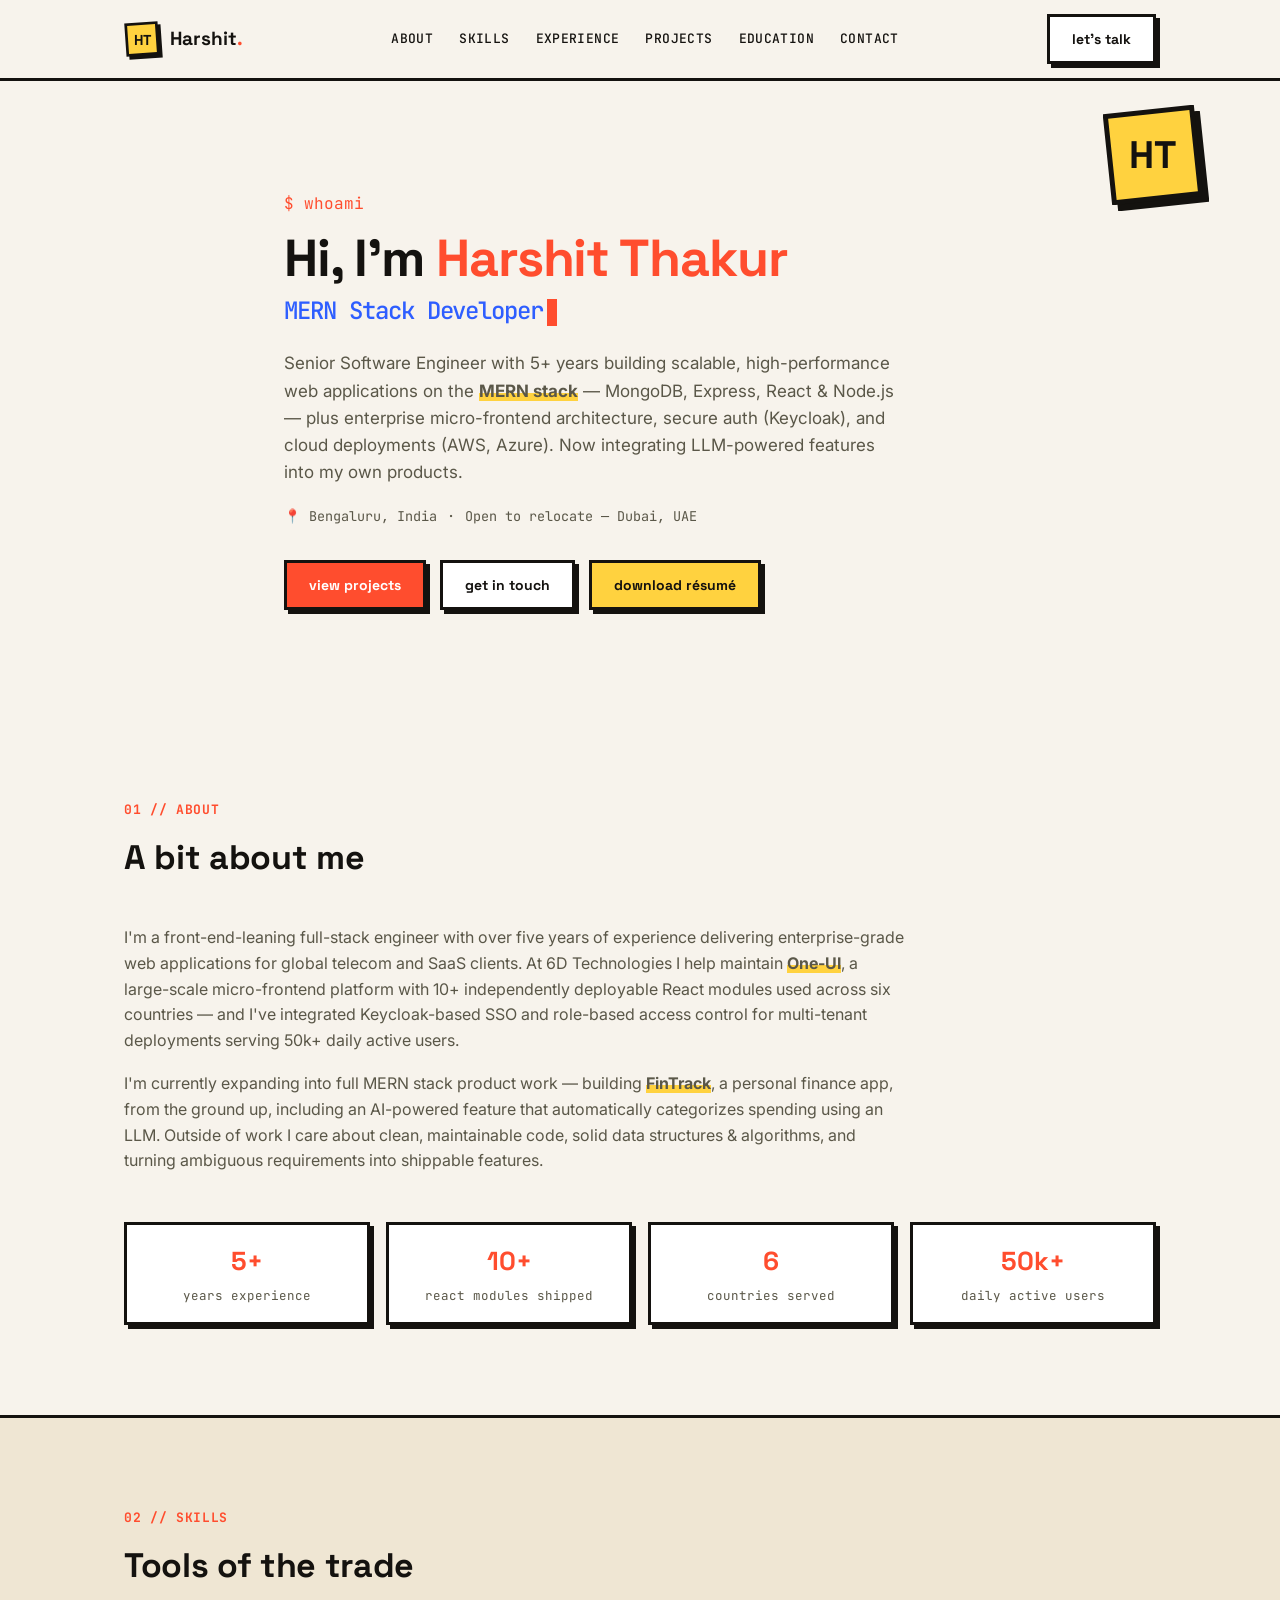
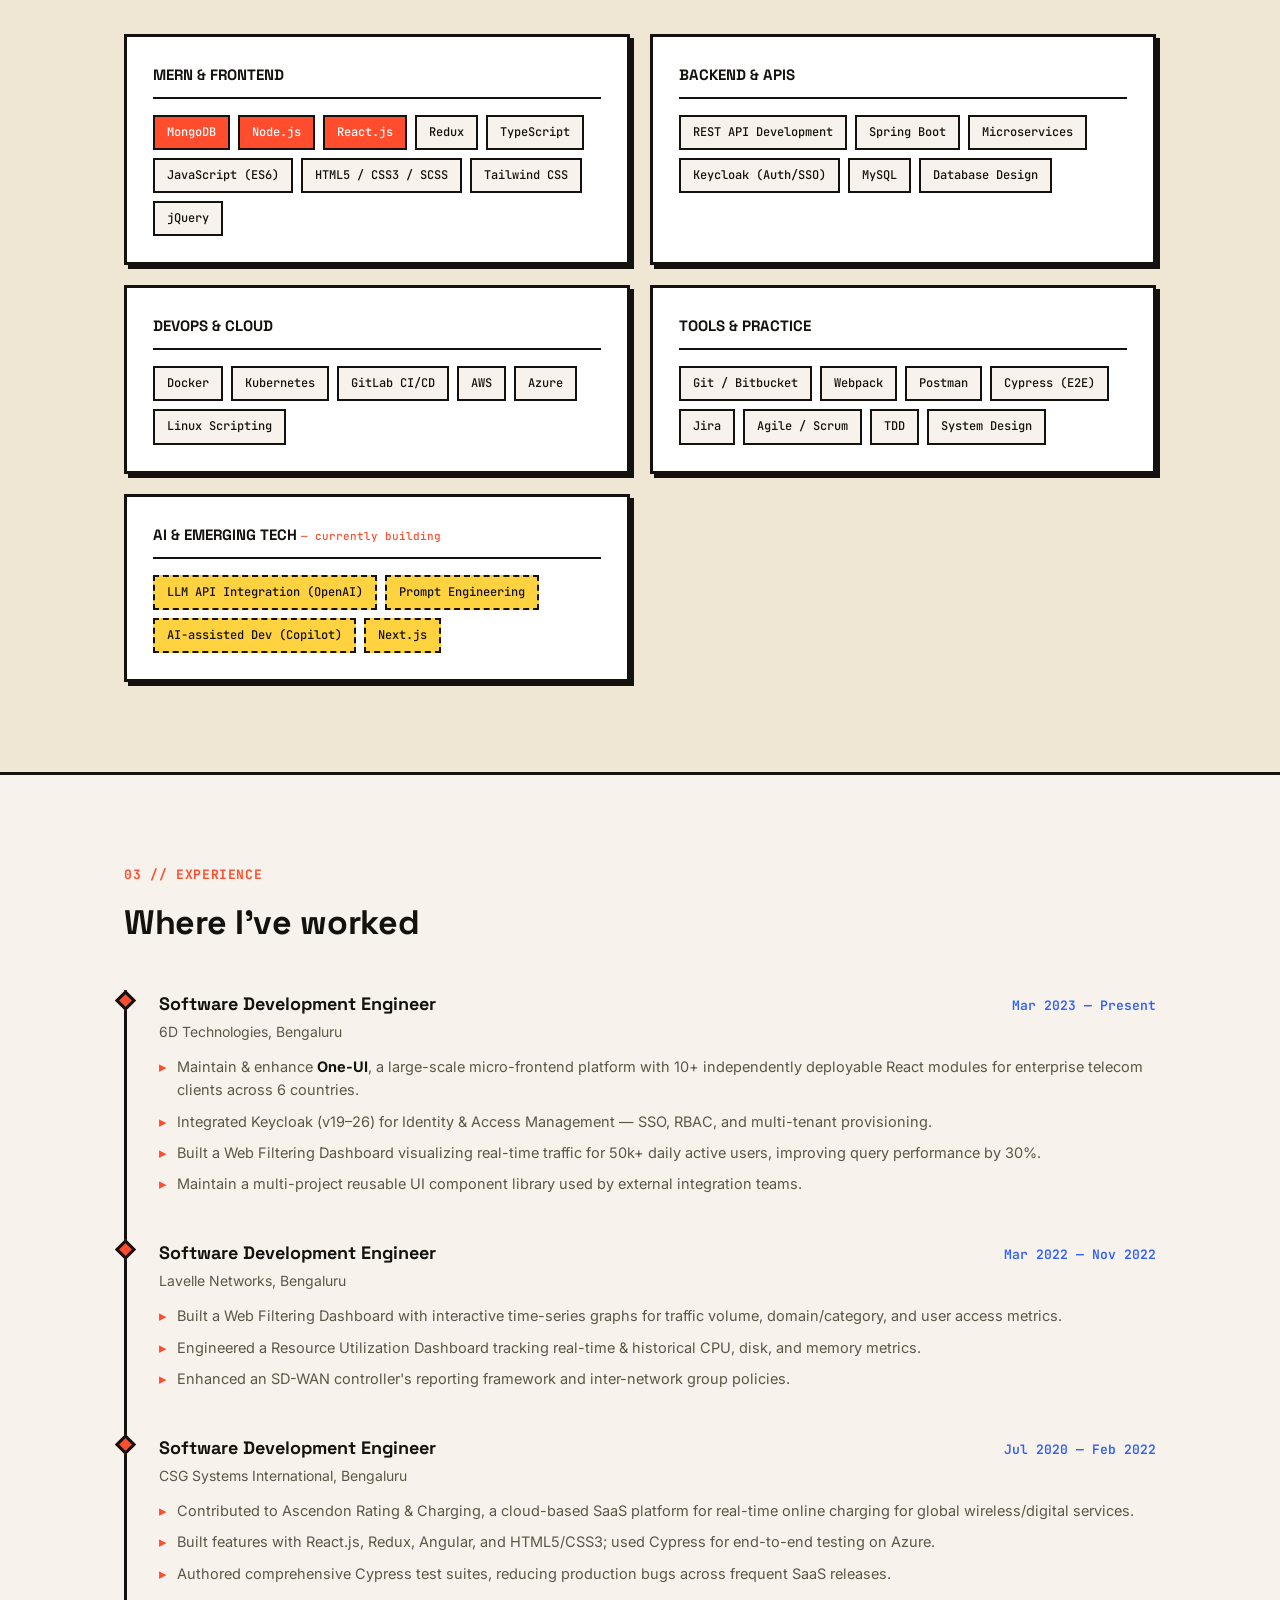
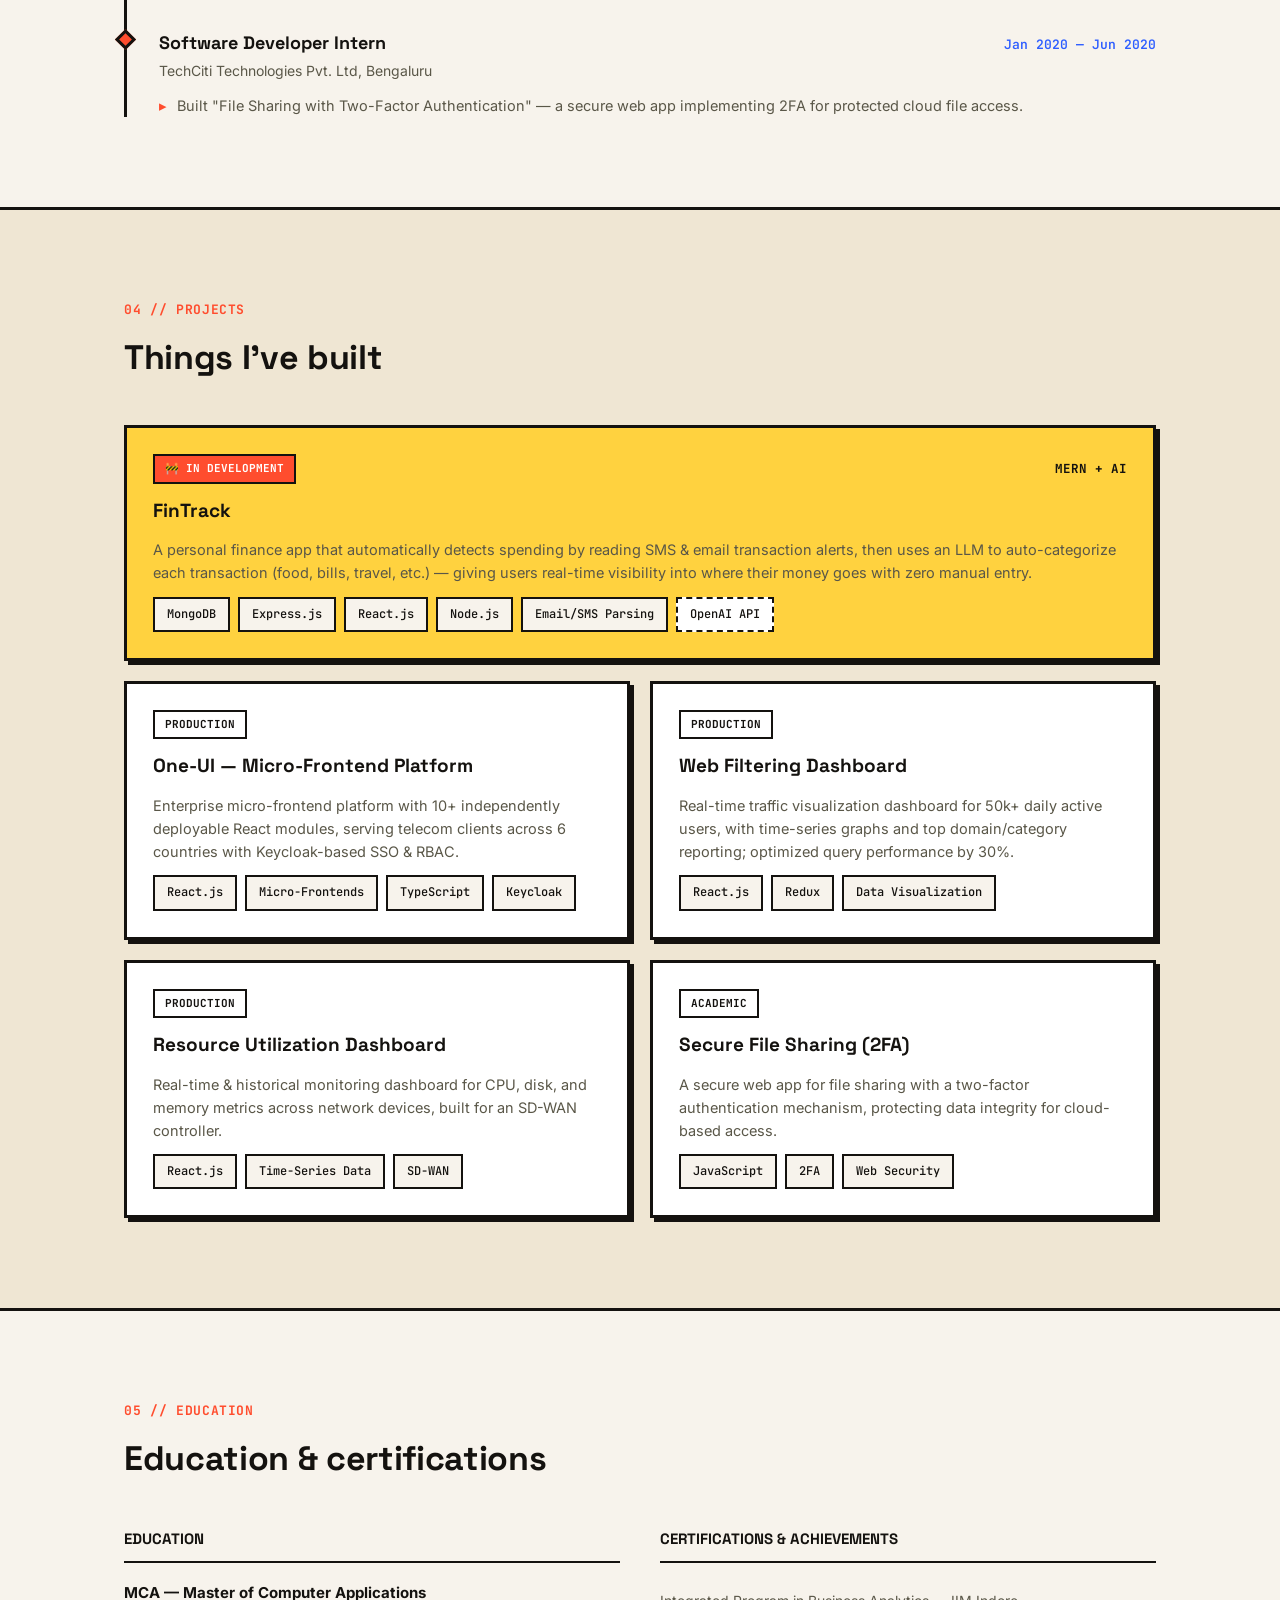
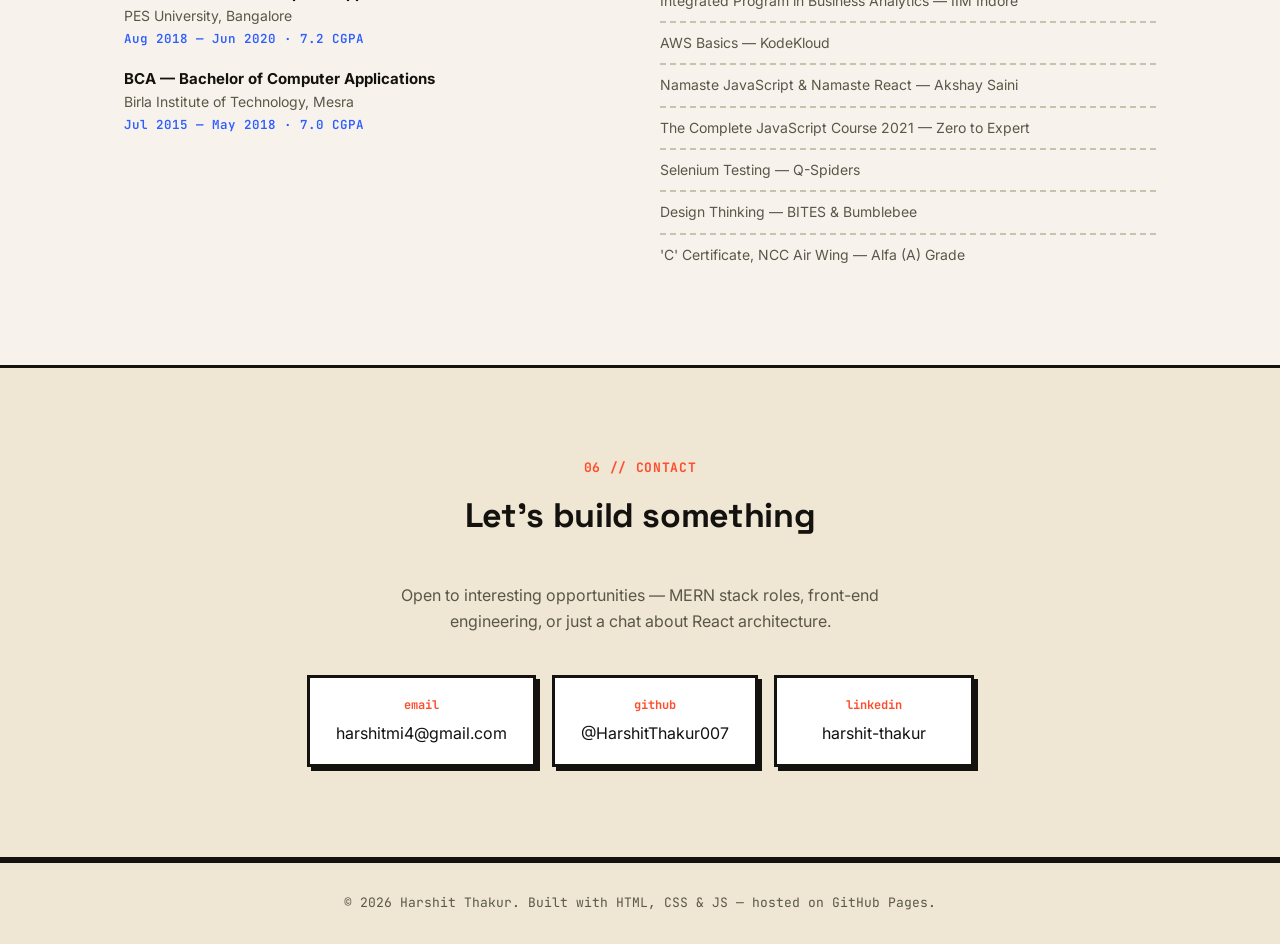
==== commit 0fd87b4c: "Updating the new theme" ====
--- a/index.html
+++ b/index.html
@@ -5,19 +5,26 @@
 <meta name="viewport" content="width=device-width, initial-scale=1.0">
 <title>Harshit Thakur — MERN Stack Developer</title>
 <meta name="description" content="Portfolio of Harshit Thakur, Senior Software Engineer & MERN Stack Developer based in Bengaluru.">
-<link rel="icon" href="data:,">
+<link rel="icon" href="data:image/svg+xml,%3Csvg xmlns='http://www.w3.org/2000/svg' viewBox='0 0 40 40'%3E%3Crect x='3' y='3' width='34' height='34' fill='%23FFD23F' stroke='%2314120F' stroke-width='3' transform='rotate(-4 20 20)'/%3E%3Ctext x='20' y='27' font-family='Arial, sans-serif' font-weight='800' font-size='16' fill='%2314120F' text-anchor='middle'%3EHT%3C/text%3E%3C/svg%3E">
+<meta name="theme-color" content="#f7f3ec">
 <link rel="preconnect" href="https://fonts.googleapis.com">
-<link href="https://fonts.googleapis.com/css2?family=JetBrains+Mono:wght@400;500;700;800&family=Inter:wght@400;500;600;700&display=swap" rel="stylesheet">
+<link href="https://fonts.googleapis.com/css2?family=Space+Grotesk:wght@500;600;700;800&family=JetBrains+Mono:wght@400;500;700;800&family=Inter:wght@400;500;600;700&display=swap" rel="stylesheet">
 <link rel="stylesheet" href="style.css">
 </head>
 <body>
 
-<div class="bg-grid"></div>
-
 <!-- NAV -->
 <header class="nav" id="nav">
   <div class="nav-inner">
-    <a href="#home" class="logo">&lt;HT<span class="cursor">/</span>&gt;</a>
+    <a href="#home" class="logo">
+      <span class="logo-mark" aria-hidden="true">
+        <svg viewBox="0 0 40 40" width="36" height="36">
+          <rect x="3" y="3" width="34" height="34" style="fill:var(--accent-2); stroke:var(--ink); stroke-width:3;" transform="rotate(-4 20 20)"/>
+          <text x="20" y="27" font-family="'Space Grotesk', sans-serif" font-weight="800" font-size="16" style="fill:var(--ink);" text-anchor="middle">HT</text>
+        </svg>
+      </span>
+      <span class="logo-word">Harshit<span class="accent">.</span></span>
+    </a>
     <nav class="nav-links" id="navLinks">
       <a href="#about">about</a>
       <a href="#skills">skills</a>
@@ -37,6 +44,12 @@
 
   <!-- HERO -->
   <section class="hero" id="home">
+    <div class="hero-badge reveal" aria-hidden="true">
+      <svg viewBox="0 0 120 120" width="100" height="100">
+        <rect x="8" y="8" width="104" height="104" style="fill:var(--accent-2); stroke:var(--ink); stroke-width:6;" transform="rotate(-6 60 60)"/>
+        <text x="60" y="76" font-family="'Space Grotesk', sans-serif" font-weight="800" font-size="46" style="fill:var(--ink);" text-anchor="middle">HT</text>
+      </svg>
+    </div>
     <div class="container hero-inner">
       <p class="mono accent reveal">$ whoami</p>
       <h1 class="reveal">
--- a/style.css
+++ b/style.css
@@ -1,17 +1,18 @@
 :root {
-  --bg: #0a0e14;
-  --bg-alt: #0d1219;
-  --surface: #111823;
-  --surface-2: #161f2c;
-  --border: #22303f;
-  --text: #c9d6e3;
-  --text-dim: #7d8ea3;
-  --accent: #4fd1a5;
-  --accent-2: #58a6ff;
-  --accent-soft: rgba(79, 209, 165, 0.12);
+  --bg: #f7f3ec;
+  --bg-alt: #efe6d3;
+  --surface: #ffffff;
+  --ink: #14120f;
+  --ink-soft: #5a5748;
+  --accent: #ff4d2e;
+  --accent-2: #ffd23f;
+  --accent-3: #2e5eff;
+  --shadow-sm: 4px 4px 0 var(--ink);
+  --shadow-md: 7px 7px 0 var(--ink);
+  --shadow-lg: 10px 10px 0 var(--ink);
+  --display: 'Space Grotesk', sans-serif;
   --mono: 'JetBrains Mono', 'Fira Code', monospace;
   --sans: 'Inter', -apple-system, BlinkMacSystemFont, sans-serif;
-  --radius: 10px;
   --max-w: 1080px;
 }
 
@@ -21,23 +22,11 @@
 
 body {
   background: var(--bg);
-  color: var(--text);
+  color: var(--ink);
   font-family: var(--sans);
   line-height: 1.6;
   font-size: 16px;
   overflow-x: hidden;
-}
-
-.bg-grid {
-  position: fixed;
-  inset: 0;
-  background-image:
-    linear-gradient(rgba(79, 209, 165, 0.035) 1px, transparent 1px),
-    linear-gradient(90deg, rgba(79, 209, 165, 0.035) 1px, transparent 1px);
-  background-size: 48px 48px;
-  mask-image: radial-gradient(ellipse 80% 60% at 50% 0%, #000 30%, transparent 90%);
-  pointer-events: none;
-  z-index: 0;
 }
 
 .container {
@@ -52,46 +41,55 @@
 .accent { color: var(--accent); }
 
 a { color: inherit; text-decoration: none; }
-
 ul { list-style: none; }
+
+.hero-sub strong, .about-text strong {
+  font-weight: 700;
+  background: linear-gradient(to bottom, transparent 58%, var(--accent-2) 58%);
+}
 
 /* ---------- NAV ---------- */
 .nav {
   position: sticky;
   top: 0;
   z-index: 50;
-  background: rgba(10, 14, 20, 0.75);
-  backdrop-filter: blur(10px);
-  border-bottom: 1px solid var(--border);
+  background: var(--bg);
+  border-bottom: 3px solid var(--ink);
 }
 
 .nav-inner {
   max-width: var(--max-w);
   margin: 0 auto;
-  padding: 16px 24px;
+  padding: 14px 24px;
   display: flex;
   align-items: center;
   justify-content: space-between;
 }
 
 .logo {
+  display: flex;
+  align-items: center;
+  gap: 10px;
+  font-family: var(--display);
+  font-weight: 700;
+  font-size: 19px;
+  color: var(--ink);
+}
+.logo-mark svg { display: block; filter: drop-shadow(3px 3px 0 var(--ink)); }
+
+.nav-links {
+  display: flex;
+  gap: 26px;
   font-family: var(--mono);
-  font-weight: 700;
-  font-size: 18px;
-  color: var(--text);
-}
-.logo .cursor { color: var(--accent); }
-
-.nav-links {
-  display: flex;
-  gap: 28px;
-  font-family: var(--mono);
-  font-size: 14px;
-  color: var(--text-dim);
+  font-size: 13px;
+  font-weight: 500;
+  text-transform: uppercase;
+  letter-spacing: 0.03em;
+  color: var(--ink);
 }
 .nav-links a:hover { color: var(--accent); }
 
-.nav-cta { font-family: var(--mono); font-size: 14px; }
+.nav-cta { font-family: var(--mono); font-size: 13px; }
 
 .nav-toggle {
   display: none;
@@ -104,8 +102,8 @@
 }
 .nav-toggle span {
   width: 22px;
-  height: 2px;
-  background: var(--text);
+  height: 3px;
+  background: var(--ink);
   display: block;
 }
 
@@ -113,56 +111,58 @@
 .btn {
   display: inline-block;
   padding: 11px 22px;
-  border-radius: 6px;
-  font-family: var(--mono);
+  border-radius: 0;
+  font-family: var(--display);
   font-size: 14px;
-  font-weight: 500;
-  border: 1px solid transparent;
-  transition: transform 0.15s ease, background 0.15s ease, border-color 0.15s ease;
+  font-weight: 700;
+  border: 3px solid var(--ink);
+  background: var(--surface);
+  color: var(--ink);
+  box-shadow: var(--shadow-sm);
+  transition: transform 0.12s ease, box-shadow 0.12s ease, background 0.12s ease;
   cursor: pointer;
 }
-.btn:hover { transform: translateY(-2px); }
-
-.btn-primary {
-  background: var(--accent);
-  color: #08110d;
-  font-weight: 700;
-}
-.btn-primary:hover { background: #6be0b8; }
-
-.btn-ghost {
-  border-color: var(--border);
-  color: var(--text);
-}
-.btn-ghost:hover { border-color: var(--accent); color: var(--accent); }
-
-.btn-outline {
-  border-color: var(--accent-2);
-  color: var(--accent-2);
-}
-.btn-outline:hover { background: rgba(88, 166, 255, 0.1); }
+.btn:hover { transform: translate(-2px, -2px); box-shadow: var(--shadow-md); }
+.btn:active { transform: translate(1px, 1px); box-shadow: 2px 2px 0 var(--ink); }
+
+.btn-primary { background: var(--accent); color: #fff; }
+.btn-primary:hover { background: #ff6347; }
+
+.btn-ghost { background: var(--surface); color: var(--ink); }
+
+.btn-outline { background: var(--accent-2); color: var(--ink); }
 
 /* ---------- HERO ---------- */
 .hero {
-  padding: 120px 0 100px;
+  padding: 110px 0 100px;
   position: relative;
 }
 
+.hero-badge {
+  position: absolute;
+  top: 24px;
+  right: 6%;
+  z-index: 2;
+}
+.hero-badge svg { display: block; filter: drop-shadow(6px 6px 0 var(--ink)); }
+
 .hero-inner { max-width: 760px; }
 
 .hero h1 {
+  font-family: var(--display);
   font-size: clamp(32px, 5vw, 52px);
   font-weight: 800;
   line-height: 1.15;
   margin: 12px 0 20px;
   letter-spacing: -0.02em;
+  color: var(--ink);
 }
 
 .typewriter {
   display: block;
   font-family: var(--mono);
   font-size: clamp(16px, 2.4vw, 24px);
-  color: var(--accent-2);
+  color: var(--accent-3);
   font-weight: 500;
   min-height: 1.4em;
   margin-top: 8px;
@@ -170,9 +170,9 @@
 .typewriter::after {
   content: '';
   display: inline-block;
-  width: 9px;
+  width: 10px;
   height: 1.1em;
-  background: var(--accent-2);
+  background: var(--accent);
   margin-left: 4px;
   vertical-align: text-bottom;
   animation: blink 1s step-end infinite;
@@ -180,18 +180,18 @@
 @keyframes blink { 50% { opacity: 0; } }
 
 .hero-sub {
-  color: var(--text-dim);
+  color: var(--ink-soft);
   font-size: 17px;
   max-width: 620px;
   margin-bottom: 20px;
 }
-.hero-sub strong { color: var(--text); }
 
 .hero-meta {
   display: flex;
   gap: 10px;
-  color: var(--text-dim);
-  font-size: 14px;
+  color: var(--ink-soft);
+  font-family: var(--mono);
+  font-size: 13.5px;
   margin-bottom: 32px;
   flex-wrap: wrap;
 }
@@ -200,43 +200,53 @@
 
 /* ---------- SECTIONS ---------- */
 .section { padding: 90px 0; position: relative; }
-.section-alt { background: var(--bg-alt); border-top: 1px solid var(--border); border-bottom: 1px solid var(--border); }
+.section-alt { background: var(--bg-alt); border-top: 3px solid var(--ink); border-bottom: 3px solid var(--ink); }
 
 .section-tag {
   color: var(--accent);
+  font-weight: 700;
   font-size: 13px;
   letter-spacing: 0.05em;
+  text-transform: uppercase;
   margin-bottom: 10px;
 }
 
 .section-title {
+  font-family: var(--display);
   font-size: clamp(24px, 3.5vw, 34px);
-  font-weight: 700;
+  font-weight: 800;
   margin-bottom: 40px;
   letter-spacing: -0.01em;
+  color: var(--ink);
 }
 
 /* ---------- ABOUT ---------- */
 .about-grid { display: grid; gap: 18px; max-width: 780px; }
-.about-text { color: var(--text-dim); font-size: 16px; }
-.about-text strong { color: var(--accent); }
+.about-text { color: var(--ink-soft); font-size: 16px; }
 
 .stat-row {
   display: grid;
   grid-template-columns: repeat(4, 1fr);
-  gap: 20px;
+  gap: 16px;
   margin-top: 48px;
-  padding-top: 32px;
-  border-top: 1px solid var(--border);
-}
-.stat { display: flex; flex-direction: column; gap: 4px; }
+}
+.stat {
+  display: flex;
+  flex-direction: column;
+  gap: 4px;
+  background: var(--surface);
+  border: 3px solid var(--ink);
+  box-shadow: var(--shadow-sm);
+  padding: 16px;
+  text-align: center;
+}
 .stat-num {
-  font-family: var(--mono);
-  font-size: 28px;
-  font-weight: 700;
+  font-family: var(--display);
+  font-size: 26px;
+  font-weight: 800;
   color: var(--accent);
 }
-.stat-label { color: var(--text-dim); font-size: 13px; }
+.stat-label { color: var(--ink-soft); font-size: 12.5px; font-family: var(--mono); }
 
 /* ---------- SKILLS ---------- */
 .skills-grid {
@@ -247,52 +257,54 @@
 
 .skill-card {
   background: var(--surface);
-  border: 1px solid var(--border);
-  border-radius: var(--radius);
+  border: 3px solid var(--ink);
+  box-shadow: var(--shadow-sm);
   padding: 26px;
-  transition: border-color 0.2s ease;
-}
-.skill-card:hover { border-color: var(--accent); }
+  transition: transform 0.15s ease, box-shadow 0.15s ease;
+}
+.skill-card:hover { transform: translate(-3px, -3px); box-shadow: var(--shadow-md); }
 .skill-card h3 {
+  font-family: var(--display);
   font-size: 15px;
-  font-family: var(--mono);
-  color: var(--accent-2);
+  font-weight: 700;
+  text-transform: uppercase;
+  color: var(--ink);
+  border-bottom: 2px solid var(--ink);
+  padding-bottom: 10px;
   margin-bottom: 16px;
 }
 .skill-card-note {
-  color: var(--text-dim);
-  font-size: 11.5px;
-  font-weight: 400;
+  color: var(--accent);
+  font-size: 11px;
+  font-weight: 500;
   text-transform: none;
 }
 
 .chips { display: flex; flex-wrap: wrap; gap: 8px; }
 .chip {
   font-family: var(--mono);
-  font-size: 12.5px;
-  background: var(--surface-2);
-  border: 1px solid var(--border);
-  color: var(--text-dim);
+  font-size: 12px;
+  font-weight: 500;
+  background: var(--bg);
+  border: 2px solid var(--ink);
+  color: var(--ink);
   padding: 6px 12px;
-  border-radius: 20px;
 }
 .chip-accent {
-  color: var(--accent);
-  border-color: rgba(79, 209, 165, 0.35);
-  background: var(--accent-soft);
+  color: #fff;
+  background: var(--accent);
 }
 .chip-learning {
-  color: #ffd479;
-  border-color: rgba(255, 212, 121, 0.35);
-  background: rgba(255, 212, 121, 0.08);
+  color: var(--ink);
+  background: var(--accent-2);
   border-style: dashed;
 }
 
 /* ---------- TIMELINE ---------- */
 .timeline {
   position: relative;
-  padding-left: 28px;
-  border-left: 1px solid var(--border);
+  padding-left: 32px;
+  border-left: 3px solid var(--ink);
   display: flex;
   flex-direction: column;
   gap: 44px;
@@ -301,13 +313,13 @@
 .tl-item { position: relative; }
 .tl-dot {
   position: absolute;
-  left: -33.5px;
-  top: 4px;
-  width: 11px;
-  height: 11px;
-  border-radius: 50%;
+  left: -41px;
+  top: 3px;
+  width: 15px;
+  height: 15px;
   background: var(--accent);
-  box-shadow: 0 0 0 4px var(--accent-soft);
+  border: 3px solid var(--ink);
+  transform: rotate(45deg);
 }
 
 .tl-head {
@@ -318,13 +330,13 @@
   gap: 8px;
   margin-bottom: 2px;
 }
-.tl-head h3 { font-size: 18px; font-weight: 700; }
-.tl-date { font-family: var(--mono); font-size: 13px; color: var(--accent-2); }
-.tl-org { color: var(--text-dim); font-size: 14px; margin-bottom: 12px; }
+.tl-head h3 { font-family: var(--display); font-size: 18px; font-weight: 700; }
+.tl-date { font-family: var(--mono); font-size: 13px; font-weight: 600; color: var(--accent-3); }
+.tl-org { color: var(--ink-soft); font-size: 14px; margin-bottom: 12px; }
 
 .tl-content ul { display: flex; flex-direction: column; gap: 8px; }
 .tl-content li {
-  color: var(--text-dim);
+  color: var(--ink-soft);
   font-size: 14.5px;
   padding-left: 18px;
   position: relative;
@@ -335,7 +347,7 @@
   left: 0;
   color: var(--accent);
 }
-.tl-content strong { color: var(--text); }
+.tl-content strong { color: var(--ink); }
 
 /* ---------- PROJECTS ---------- */
 .project-grid {
@@ -346,43 +358,41 @@
 
 .project-card {
   background: var(--surface);
-  border: 1px solid var(--border);
-  border-radius: var(--radius);
+  border: 3px solid var(--ink);
+  box-shadow: var(--shadow-sm);
   padding: 26px;
   display: flex;
   flex-direction: column;
   gap: 12px;
-  transition: transform 0.2s ease, border-color 0.2s ease;
-}
-.project-card:hover { transform: translateY(-4px); border-color: var(--accent); }
+  transition: transform 0.15s ease, box-shadow 0.15s ease;
+}
+.project-card:hover { transform: translate(-3px, -3px); box-shadow: var(--shadow-md); }
 
 .project-card-featured {
   grid-column: 1 / -1;
-  background: linear-gradient(135deg, var(--surface) 0%, rgba(79,209,165,0.06) 100%);
-  border-color: rgba(79, 209, 165, 0.3);
-}
+  background: var(--accent-2);
+}
+.project-card-featured p { color: var(--ink); }
+.project-card-featured .chip-learning { background: var(--surface); }
 
 .project-top { display: flex; justify-content: space-between; align-items: center; }
-.project-stack-tag { color: var(--accent-2); font-size: 12.5px; }
+.project-stack-tag { font-family: var(--mono); font-weight: 700; color: var(--ink); font-size: 12.5px; }
 
 .badge {
   font-family: var(--mono);
-  font-size: 11.5px;
+  font-size: 11px;
+  font-weight: 700;
+  text-transform: uppercase;
   padding: 4px 10px;
-  border-radius: 20px;
-  background: var(--surface-2);
-  color: var(--text-dim);
-  border: 1px solid var(--border);
+  background: var(--surface);
+  color: var(--ink);
+  border: 2px solid var(--ink);
   width: fit-content;
 }
-.badge-live {
-  color: #ffd479;
-  border-color: rgba(255, 212, 121, 0.35);
-  background: rgba(255, 212, 121, 0.1);
-}
-
-.project-card h3 { font-size: 19px; font-weight: 700; }
-.project-card p { color: var(--text-dim); font-size: 14.5px; }
+.badge-live { background: var(--accent); color: #fff; }
+
+.project-card h3 { font-family: var(--display); font-size: 19px; font-weight: 700; }
+.project-card p { color: var(--ink-soft); font-size: 14.5px; }
 
 /* ---------- EDUCATION ---------- */
 .edu-grid {
@@ -391,28 +401,32 @@
   gap: 40px;
 }
 .edu-col h3 {
-  font-family: var(--mono);
-  color: var(--accent-2);
+  font-family: var(--display);
+  color: var(--ink);
   font-size: 15px;
+  font-weight: 700;
+  text-transform: uppercase;
+  border-bottom: 2px solid var(--ink);
+  padding-bottom: 10px;
   margin-bottom: 18px;
 }
 .edu-item { margin-bottom: 18px; }
-.edu-degree { font-weight: 600; font-size: 15px; }
-.edu-school { color: var(--text-dim); font-size: 14px; }
-.edu-date { font-family: var(--mono); color: var(--accent); font-size: 12.5px; margin-top: 2px; }
+.edu-degree { font-weight: 700; font-size: 15px; }
+.edu-school { color: var(--ink-soft); font-size: 14px; }
+.edu-date { font-family: var(--mono); color: var(--accent-3); font-size: 12.5px; margin-top: 2px; font-weight: 600; }
 
 .cert-list li {
-  color: var(--text-dim);
+  color: var(--ink-soft);
   font-size: 14px;
-  padding: 8px 0;
-  border-bottom: 1px solid var(--border);
+  padding: 9px 0;
+  border-bottom: 2px dashed #c9c2ac;
 }
 .cert-list li:last-child { border-bottom: none; }
 
 /* ---------- CONTACT ---------- */
 .contact-inner { text-align: center; }
 .contact-sub {
-  color: var(--text-dim);
+  color: var(--ink-soft);
   max-width: 520px;
   margin: 0 auto 40px;
 }
@@ -426,21 +440,21 @@
 
 .contact-card {
   background: var(--surface);
-  border: 1px solid var(--border);
-  border-radius: var(--radius);
+  border: 3px solid var(--ink);
+  box-shadow: var(--shadow-sm);
   padding: 18px 26px;
   display: flex;
   flex-direction: column;
   gap: 6px;
   min-width: 200px;
-  transition: border-color 0.2s ease, transform 0.2s ease;
-}
-.contact-card:hover { border-color: var(--accent); transform: translateY(-3px); }
-.contact-label { color: var(--accent); font-size: 12px; }
+  transition: transform 0.15s ease, box-shadow 0.15s ease;
+}
+.contact-card:hover { transform: translate(-3px, -3px); box-shadow: var(--shadow-md); }
+.contact-label { color: var(--accent); font-family: var(--mono); font-weight: 700; font-size: 12px; }
 
 /* ---------- FOOTER ---------- */
-.footer { padding: 30px 0; }
-.footer-inner { text-align: center; color: var(--text-dim); font-size: 13px; }
+.footer { padding: 30px 0; border-top: 3px solid var(--ink); background: var(--bg-alt); }
+.footer-inner { text-align: center; color: var(--ink-soft); font-size: 13px; }
 
 /* ---------- REVEAL ANIMATION ---------- */
 .reveal {
@@ -462,38 +476,41 @@
     right: 0;
     flex-direction: column;
     background: var(--bg);
-    border-bottom: 1px solid var(--border);
+    border-bottom: 3px solid var(--ink);
     padding: 16px 24px;
     gap: 16px;
     z-index: 60;
   }
   .skills-grid, .project-grid, .edu-grid { grid-template-columns: 1fr; }
   .project-card-featured { grid-column: auto; }
-  .stat-row { grid-template-columns: repeat(2, 1fr); gap: 24px; }
+  .stat-row { grid-template-columns: repeat(2, 1fr); gap: 14px; }
   .hero { padding: 90px 0 70px; }
+  .hero-badge { position: static; margin-bottom: 20px; }
+  .hero-badge svg { width: 72px; height: 72px; }
 }
 
 @media (max-width: 600px) {
   .container { padding: 0 18px; }
-  .nav-inner { padding: 14px 18px; }
+  .nav-inner { padding: 12px 18px; }
+  .logo-word { display: none; }
 
   .section { padding: 60px 0; }
   .section-title { margin-bottom: 28px; }
 
-  .hero { padding: 70px 0 50px; }
+  .hero { padding: 32px 0 50px; }
   .hero h1 { font-size: clamp(26px, 8vw, 36px); }
   .hero-sub { font-size: 15.5px; }
   .hero-meta { font-size: 13px; }
   .hero-actions { flex-direction: column; align-items: stretch; }
   .hero-actions .btn { text-align: center; }
 
-  .stat-row { grid-template-columns: repeat(2, 1fr); gap: 18px; margin-top: 32px; padding-top: 24px; }
-  .stat-num { font-size: 22px; }
+  .stat-row { grid-template-columns: repeat(2, 1fr); gap: 12px; margin-top: 32px; }
+  .stat-num { font-size: 21px; }
 
   .skill-card, .project-card { padding: 20px; }
 
-  .timeline { padding-left: 20px; }
-  .tl-dot { left: -25.5px; width: 9px; height: 9px; }
+  .timeline { padding-left: 24px; }
+  .tl-dot { left: -32px; width: 12px; height: 12px; }
   .tl-head { flex-direction: column; align-items: flex-start; gap: 4px; }
   .tl-head h3 { font-size: 16.5px; }
 
@@ -505,6 +522,5 @@
 
 @media (max-width: 400px) {
   .stat-row { grid-template-columns: 1fr 1fr; }
-  .logo { font-size: 16px; }
   .section-tag { font-size: 12px; }
 }
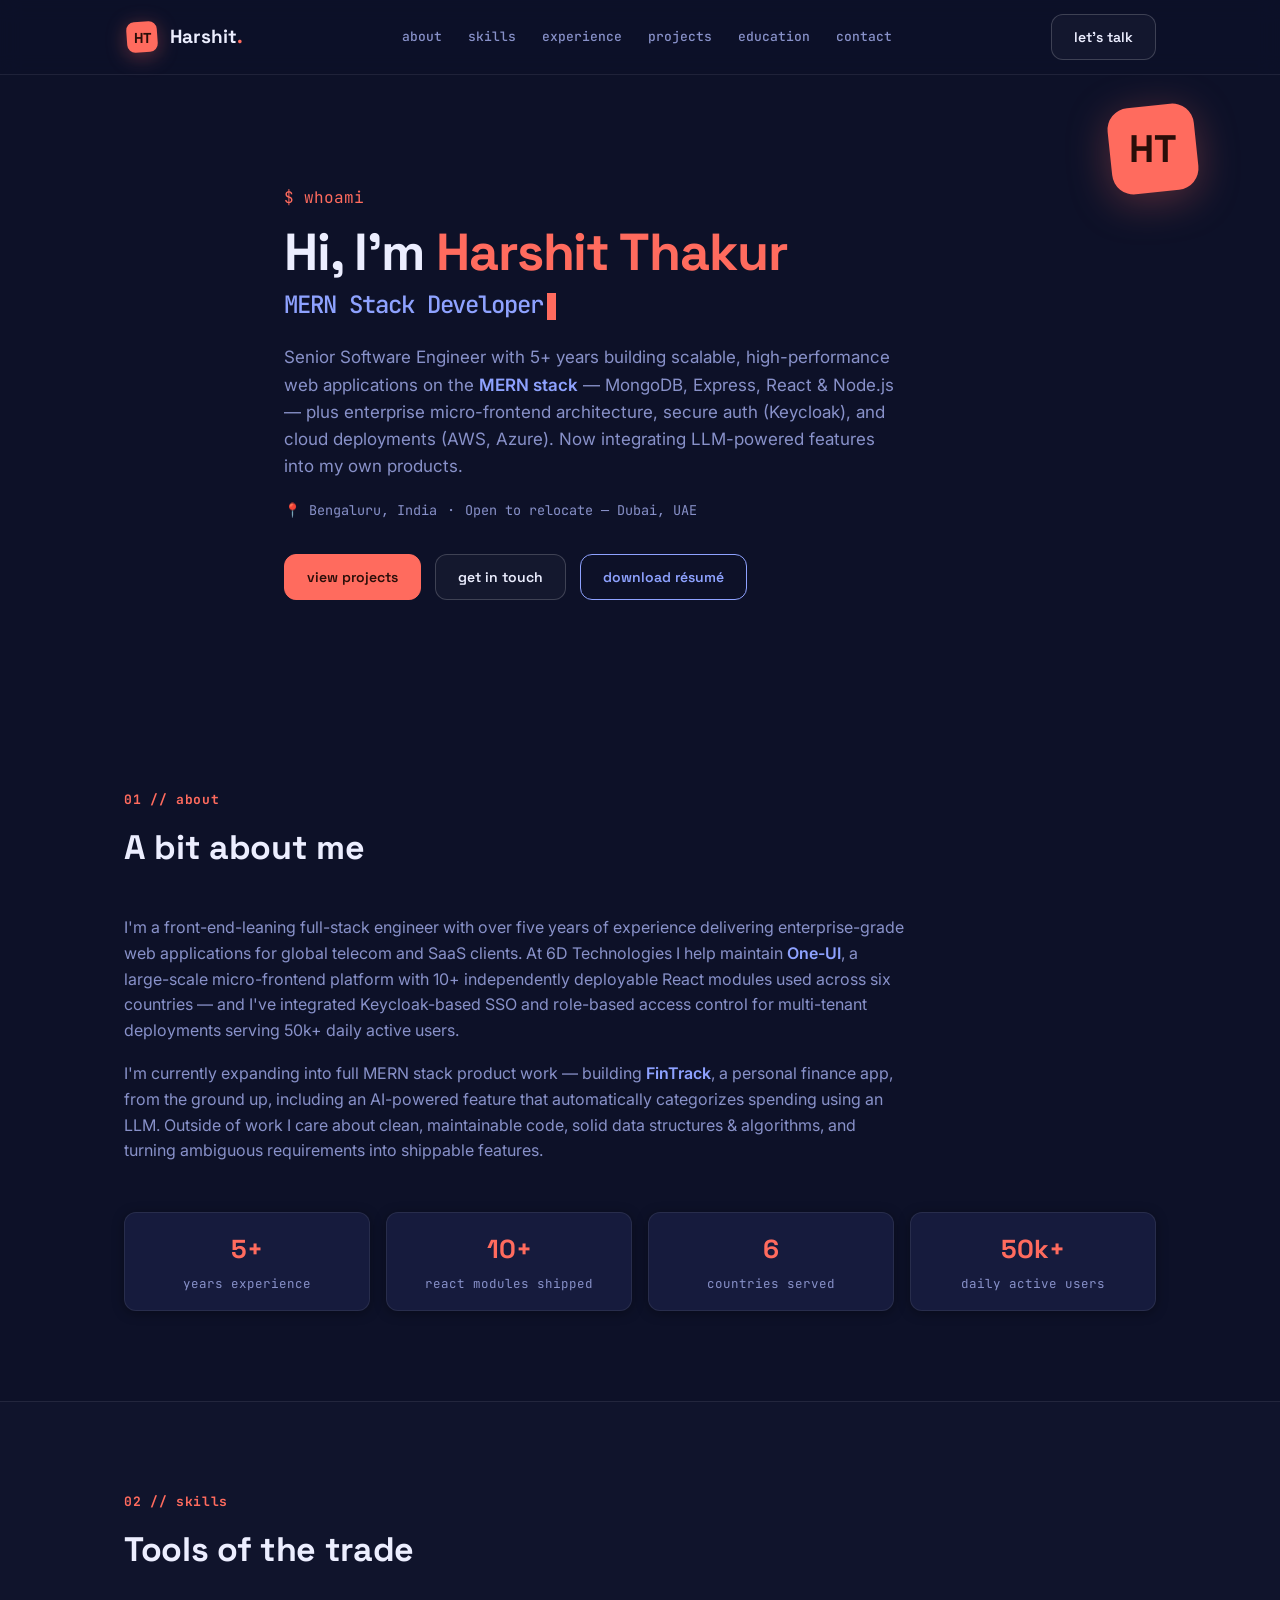
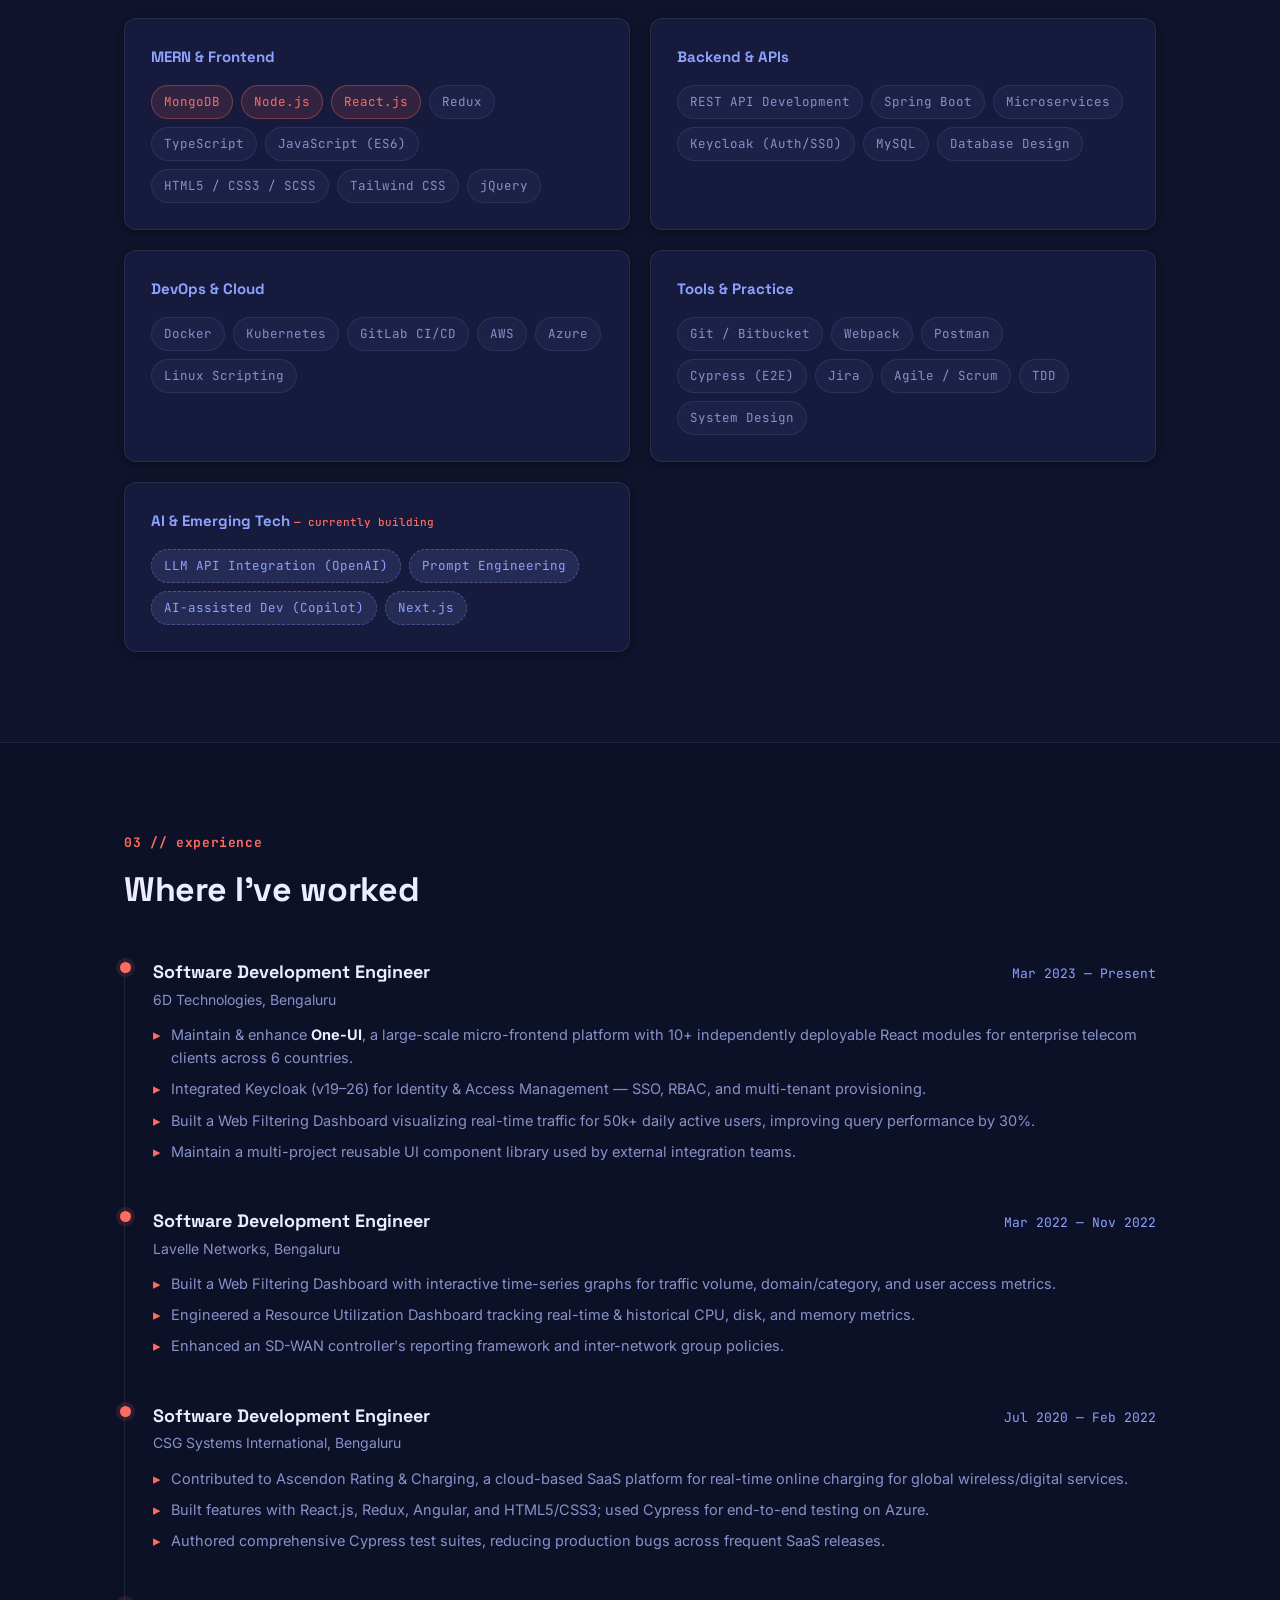
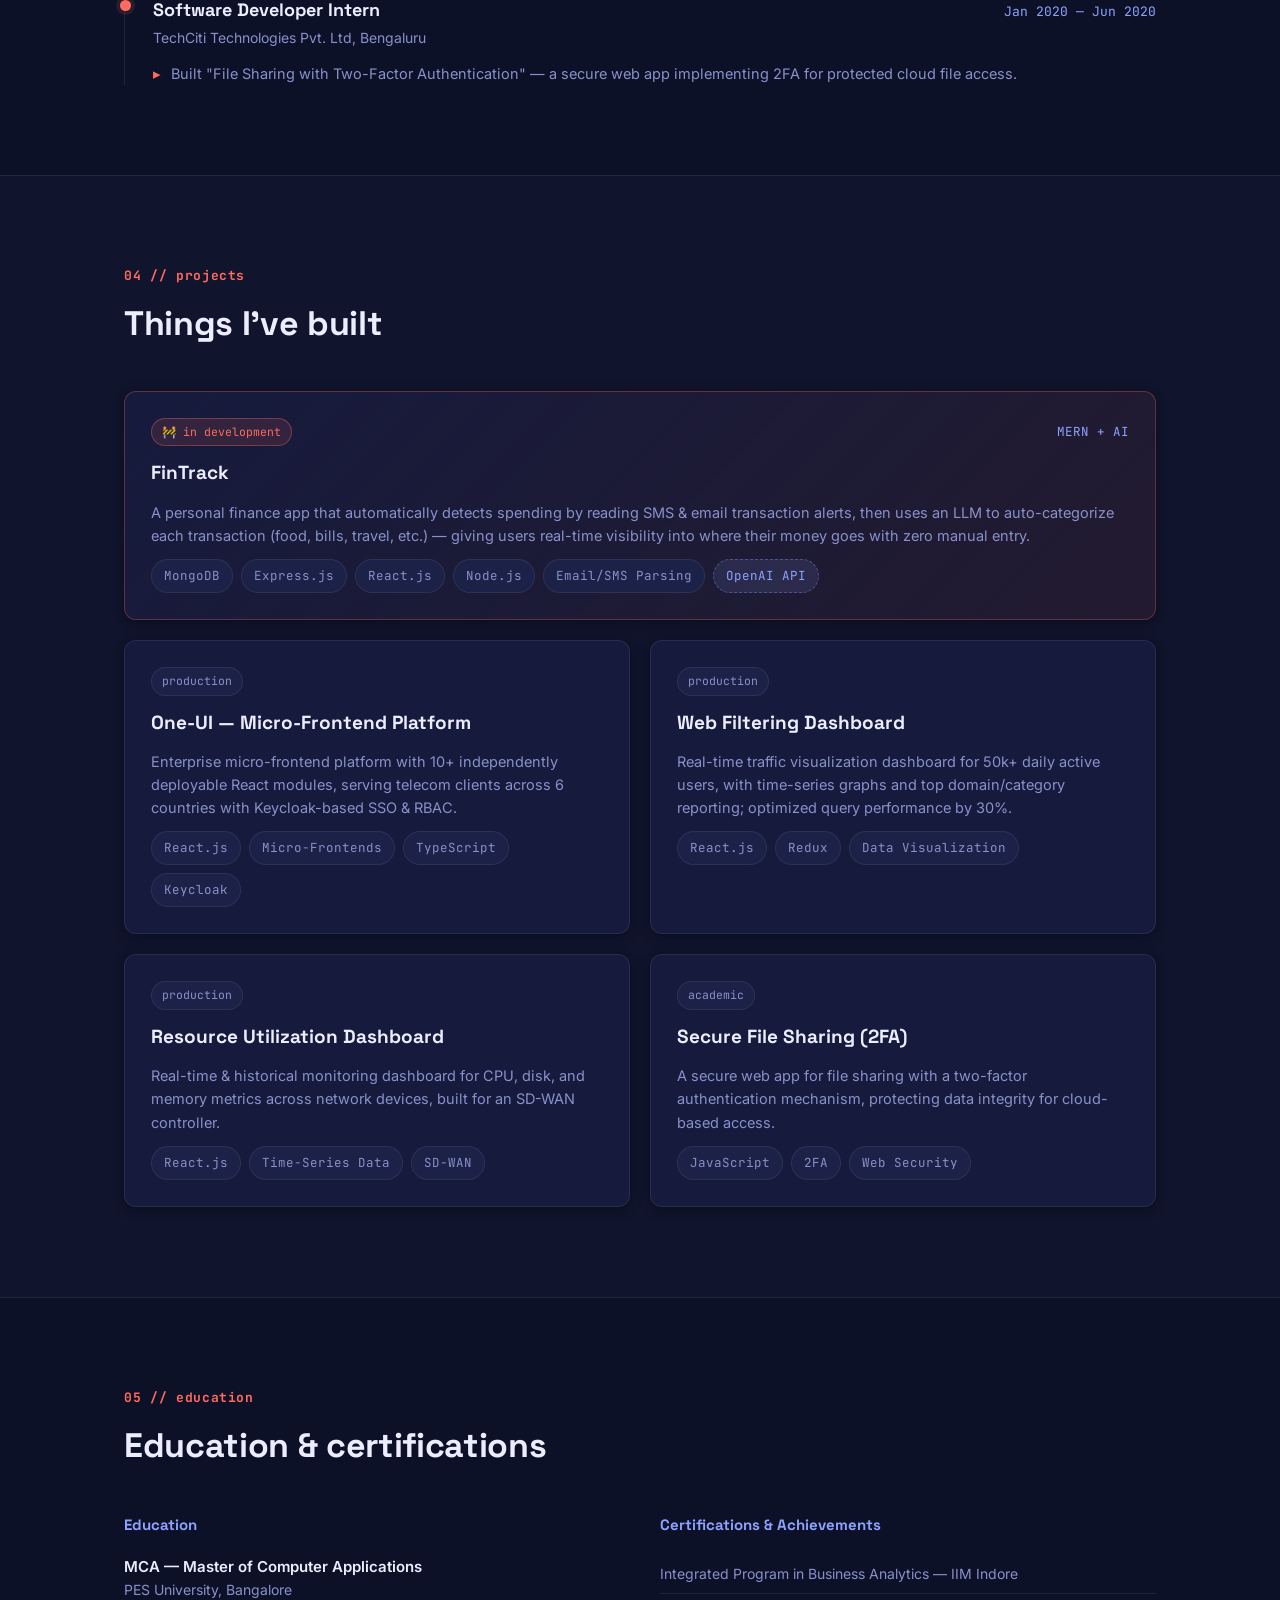
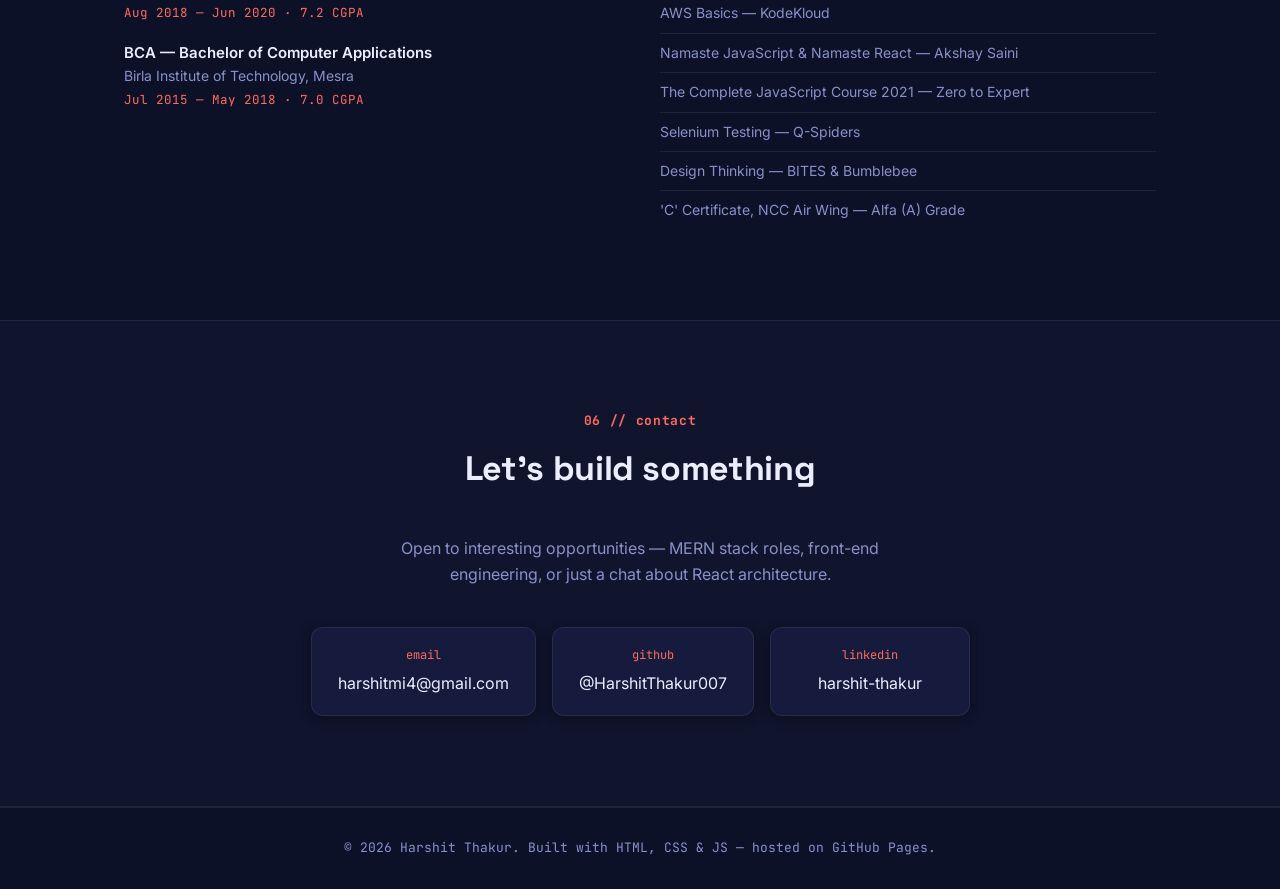
==== commit 21bd9138: "Updating the latest theme changes" ====
--- a/index.html
+++ b/index.html
@@ -5,8 +5,8 @@
 <meta name="viewport" content="width=device-width, initial-scale=1.0">
 <title>Harshit Thakur — MERN Stack Developer</title>
 <meta name="description" content="Portfolio of Harshit Thakur, Senior Software Engineer & MERN Stack Developer based in Bengaluru.">
-<link rel="icon" href="data:image/svg+xml,%3Csvg xmlns='http://www.w3.org/2000/svg' viewBox='0 0 40 40'%3E%3Crect x='3' y='3' width='34' height='34' fill='%23FFD23F' stroke='%2314120F' stroke-width='3' transform='rotate(-4 20 20)'/%3E%3Ctext x='20' y='27' font-family='Arial, sans-serif' font-weight='800' font-size='16' fill='%2314120F' text-anchor='middle'%3EHT%3C/text%3E%3C/svg%3E">
-<meta name="theme-color" content="#f7f3ec">
+<link rel="icon" href="data:image/svg+xml,%3Csvg xmlns='http://www.w3.org/2000/svg' viewBox='0 0 40 40'%3E%3Crect x='3' y='3' width='34' height='34' rx='8' fill='%23FF6B5E'/%3E%3Ctext x='20' y='27' font-family='Arial, sans-serif' font-weight='800' font-size='15' fill='%230D1128' text-anchor='middle'%3EHT%3C/text%3E%3C/svg%3E">
+<meta name="theme-color" content="#0d1128">
 <link rel="preconnect" href="https://fonts.googleapis.com">
 <link href="https://fonts.googleapis.com/css2?family=Space+Grotesk:wght@500;600;700;800&family=JetBrains+Mono:wght@400;500;700;800&family=Inter:wght@400;500;600;700&display=swap" rel="stylesheet">
 <link rel="stylesheet" href="style.css">
@@ -19,8 +19,8 @@
     <a href="#home" class="logo">
       <span class="logo-mark" aria-hidden="true">
         <svg viewBox="0 0 40 40" width="36" height="36">
-          <rect x="3" y="3" width="34" height="34" style="fill:var(--accent-2); stroke:var(--ink); stroke-width:3;" transform="rotate(-4 20 20)"/>
-          <text x="20" y="27" font-family="'Space Grotesk', sans-serif" font-weight="800" font-size="16" style="fill:var(--ink);" text-anchor="middle">HT</text>
+          <rect x="3" y="3" width="34" height="34" rx="9" style="fill:var(--accent);" transform="rotate(-4 20 20)"/>
+          <text x="20" y="27" font-family="'Space Grotesk', sans-serif" font-weight="800" font-size="16" style="fill:var(--on-accent);" text-anchor="middle">HT</text>
         </svg>
       </span>
       <span class="logo-word">Harshit<span class="accent">.</span></span>
@@ -46,8 +46,8 @@
   <section class="hero" id="home">
     <div class="hero-badge reveal" aria-hidden="true">
       <svg viewBox="0 0 120 120" width="100" height="100">
-        <rect x="8" y="8" width="104" height="104" style="fill:var(--accent-2); stroke:var(--ink); stroke-width:6;" transform="rotate(-6 60 60)"/>
-        <text x="60" y="76" font-family="'Space Grotesk', sans-serif" font-weight="800" font-size="46" style="fill:var(--ink);" text-anchor="middle">HT</text>
+        <rect x="8" y="8" width="104" height="104" rx="26" style="fill:var(--accent);" transform="rotate(-6 60 60)"/>
+        <text x="60" y="76" font-family="'Space Grotesk', sans-serif" font-weight="800" font-size="46" style="fill:var(--on-accent);" text-anchor="middle">HT</text>
       </svg>
     </div>
     <div class="container hero-inner">
--- a/style.css
+++ b/style.css
@@ -1,18 +1,23 @@
 :root {
-  --bg: #f7f3ec;
-  --bg-alt: #efe6d3;
-  --surface: #ffffff;
-  --ink: #14120f;
-  --ink-soft: #5a5748;
-  --accent: #ff4d2e;
-  --accent-2: #ffd23f;
-  --accent-3: #2e5eff;
-  --shadow-sm: 4px 4px 0 var(--ink);
-  --shadow-md: 7px 7px 0 var(--ink);
-  --shadow-lg: 10px 10px 0 var(--ink);
+  --bg: #0d1128;
+  --bg-alt: #10142c;
+  --surface: #161b3d;
+  --surface-2: #1b2147;
+  --border: rgba(255, 255, 255, 0.08);
+  --border-strong: rgba(255, 255, 255, 0.18);
+  --text: #eceeff;
+  --text-dim: #8891c9;
+  --accent: #ff6b5e;
+  --accent-soft: rgba(255, 107, 94, 0.12);
+  --accent-2: #8ea2ff;
+  --accent-2-soft: rgba(142, 162, 255, 0.12);
+  --on-accent: #2a0e09;
   --display: 'Space Grotesk', sans-serif;
   --mono: 'JetBrains Mono', 'Fira Code', monospace;
   --sans: 'Inter', -apple-system, BlinkMacSystemFont, sans-serif;
+  --radius: 12px;
+  --shadow-sm: 0 2px 12px rgba(0, 0, 0, 0.35);
+  --shadow-md: 0 10px 28px rgba(0, 0, 0, 0.45);
   --max-w: 1080px;
 }
 
@@ -22,7 +27,7 @@
 
 body {
   background: var(--bg);
-  color: var(--ink);
+  color: var(--text);
   font-family: var(--sans);
   line-height: 1.6;
   font-size: 16px;
@@ -44,8 +49,8 @@
 ul { list-style: none; }
 
 .hero-sub strong, .about-text strong {
-  font-weight: 700;
-  background: linear-gradient(to bottom, transparent 58%, var(--accent-2) 58%);
+  color: var(--accent-2);
+  font-weight: 600;
 }
 
 /* ---------- NAV ---------- */
@@ -53,8 +58,9 @@
   position: sticky;
   top: 0;
   z-index: 50;
-  background: var(--bg);
-  border-bottom: 3px solid var(--ink);
+  background: rgba(13, 17, 40, 0.75);
+  backdrop-filter: blur(10px);
+  border-bottom: 1px solid var(--border);
 }
 
 .nav-inner {
@@ -73,9 +79,9 @@
   font-family: var(--display);
   font-weight: 700;
   font-size: 19px;
-  color: var(--ink);
-}
-.logo-mark svg { display: block; filter: drop-shadow(3px 3px 0 var(--ink)); }
+  color: var(--text);
+}
+.logo-mark svg { display: block; filter: drop-shadow(0 4px 10px rgba(255, 107, 94, 0.35)); }
 
 .nav-links {
   display: flex;
@@ -83,9 +89,7 @@
   font-family: var(--mono);
   font-size: 13px;
   font-weight: 500;
-  text-transform: uppercase;
-  letter-spacing: 0.03em;
-  color: var(--ink);
+  color: var(--text-dim);
 }
 .nav-links a:hover { color: var(--accent); }
 
@@ -102,8 +106,8 @@
 }
 .nav-toggle span {
   width: 22px;
-  height: 3px;
-  background: var(--ink);
+  height: 2px;
+  background: var(--text);
   display: block;
 }
 
@@ -111,26 +115,26 @@
 .btn {
   display: inline-block;
   padding: 11px 22px;
-  border-radius: 0;
+  border-radius: var(--radius);
   font-family: var(--display);
   font-size: 14px;
-  font-weight: 700;
-  border: 3px solid var(--ink);
-  background: var(--surface);
-  color: var(--ink);
-  box-shadow: var(--shadow-sm);
-  transition: transform 0.12s ease, box-shadow 0.12s ease, background 0.12s ease;
+  font-weight: 600;
+  border: 1px solid var(--border-strong);
+  background: transparent;
+  color: var(--text);
+  transition: transform 0.15s ease, box-shadow 0.15s ease, border-color 0.15s ease, background 0.15s ease;
   cursor: pointer;
 }
-.btn:hover { transform: translate(-2px, -2px); box-shadow: var(--shadow-md); }
-.btn:active { transform: translate(1px, 1px); box-shadow: 2px 2px 0 var(--ink); }
-
-.btn-primary { background: var(--accent); color: #fff; }
-.btn-primary:hover { background: #ff6347; }
-
-.btn-ghost { background: var(--surface); color: var(--ink); }
-
-.btn-outline { background: var(--accent-2); color: var(--ink); }
+.btn:hover { transform: translateY(-2px); box-shadow: var(--shadow-md); }
+
+.btn-primary { background: var(--accent); color: var(--on-accent); border-color: var(--accent); }
+.btn-primary:hover { background: #ff8577; }
+
+.btn-ghost { background: rgba(255, 255, 255, 0.03); color: var(--text); }
+.btn-ghost:hover { border-color: var(--accent); color: var(--accent); }
+
+.btn-outline { border-color: var(--accent-2); color: var(--accent-2); }
+.btn-outline:hover { background: var(--accent-2-soft); }
 
 /* ---------- HERO ---------- */
 .hero {
@@ -144,7 +148,7 @@
   right: 6%;
   z-index: 2;
 }
-.hero-badge svg { display: block; filter: drop-shadow(6px 6px 0 var(--ink)); }
+.hero-badge svg { display: block; filter: drop-shadow(0 8px 20px rgba(255, 107, 94, 0.3)); }
 
 .hero-inner { max-width: 760px; }
 
@@ -155,14 +159,14 @@
   line-height: 1.15;
   margin: 12px 0 20px;
   letter-spacing: -0.02em;
-  color: var(--ink);
+  color: var(--text);
 }
 
 .typewriter {
   display: block;
   font-family: var(--mono);
   font-size: clamp(16px, 2.4vw, 24px);
-  color: var(--accent-3);
+  color: var(--accent-2);
   font-weight: 500;
   min-height: 1.4em;
   margin-top: 8px;
@@ -170,7 +174,7 @@
 .typewriter::after {
   content: '';
   display: inline-block;
-  width: 10px;
+  width: 9px;
   height: 1.1em;
   background: var(--accent);
   margin-left: 4px;
@@ -180,7 +184,7 @@
 @keyframes blink { 50% { opacity: 0; } }
 
 .hero-sub {
-  color: var(--ink-soft);
+  color: var(--text-dim);
   font-size: 17px;
   max-width: 620px;
   margin-bottom: 20px;
@@ -189,7 +193,7 @@
 .hero-meta {
   display: flex;
   gap: 10px;
-  color: var(--ink-soft);
+  color: var(--text-dim);
   font-family: var(--mono);
   font-size: 13.5px;
   margin-bottom: 32px;
@@ -200,29 +204,28 @@
 
 /* ---------- SECTIONS ---------- */
 .section { padding: 90px 0; position: relative; }
-.section-alt { background: var(--bg-alt); border-top: 3px solid var(--ink); border-bottom: 3px solid var(--ink); }
+.section-alt { background: var(--bg-alt); border-top: 1px solid var(--border); border-bottom: 1px solid var(--border); }
 
 .section-tag {
   color: var(--accent);
   font-weight: 700;
   font-size: 13px;
   letter-spacing: 0.05em;
-  text-transform: uppercase;
   margin-bottom: 10px;
 }
 
 .section-title {
   font-family: var(--display);
   font-size: clamp(24px, 3.5vw, 34px);
-  font-weight: 800;
+  font-weight: 700;
   margin-bottom: 40px;
   letter-spacing: -0.01em;
-  color: var(--ink);
+  color: var(--text);
 }
 
 /* ---------- ABOUT ---------- */
 .about-grid { display: grid; gap: 18px; max-width: 780px; }
-.about-text { color: var(--ink-soft); font-size: 16px; }
+.about-text { color: var(--text-dim); font-size: 16px; }
 
 .stat-row {
   display: grid;
@@ -235,7 +238,8 @@
   flex-direction: column;
   gap: 4px;
   background: var(--surface);
-  border: 3px solid var(--ink);
+  border: 1px solid var(--border);
+  border-radius: var(--radius);
   box-shadow: var(--shadow-sm);
   padding: 16px;
   text-align: center;
@@ -246,7 +250,7 @@
   font-weight: 800;
   color: var(--accent);
 }
-.stat-label { color: var(--ink-soft); font-size: 12.5px; font-family: var(--mono); }
+.stat-label { color: var(--text-dim); font-size: 12.5px; font-family: var(--mono); }
 
 /* ---------- SKILLS ---------- */
 .skills-grid {
@@ -257,54 +261,53 @@
 
 .skill-card {
   background: var(--surface);
-  border: 3px solid var(--ink);
+  border: 1px solid var(--border);
+  border-radius: var(--radius);
   box-shadow: var(--shadow-sm);
   padding: 26px;
-  transition: transform 0.15s ease, box-shadow 0.15s ease;
-}
-.skill-card:hover { transform: translate(-3px, -3px); box-shadow: var(--shadow-md); }
+  transition: transform 0.2s ease, box-shadow 0.2s ease, border-color 0.2s ease;
+}
+.skill-card:hover { transform: translateY(-4px); box-shadow: var(--shadow-md); border-color: var(--border-strong); }
 .skill-card h3 {
   font-family: var(--display);
   font-size: 15px;
   font-weight: 700;
-  text-transform: uppercase;
-  color: var(--ink);
-  border-bottom: 2px solid var(--ink);
-  padding-bottom: 10px;
+  color: var(--accent-2);
   margin-bottom: 16px;
 }
 .skill-card-note {
   color: var(--accent);
   font-size: 11px;
   font-weight: 500;
-  text-transform: none;
 }
 
 .chips { display: flex; flex-wrap: wrap; gap: 8px; }
 .chip {
   font-family: var(--mono);
-  font-size: 12px;
-  font-weight: 500;
-  background: var(--bg);
-  border: 2px solid var(--ink);
-  color: var(--ink);
+  font-size: 12.5px;
+  background: var(--surface-2);
+  border: 1px solid var(--border);
+  color: var(--text-dim);
   padding: 6px 12px;
+  border-radius: 20px;
 }
 .chip-accent {
-  color: #fff;
-  background: var(--accent);
+  color: var(--accent);
+  border-color: rgba(255, 107, 94, 0.35);
+  background: var(--accent-soft);
 }
 .chip-learning {
-  color: var(--ink);
-  background: var(--accent-2);
+  color: var(--accent-2);
+  border-color: rgba(142, 162, 255, 0.35);
+  background: var(--accent-2-soft);
   border-style: dashed;
 }
 
 /* ---------- TIMELINE ---------- */
 .timeline {
   position: relative;
-  padding-left: 32px;
-  border-left: 3px solid var(--ink);
+  padding-left: 28px;
+  border-left: 1px solid var(--border);
   display: flex;
   flex-direction: column;
   gap: 44px;
@@ -313,13 +316,13 @@
 .tl-item { position: relative; }
 .tl-dot {
   position: absolute;
-  left: -41px;
-  top: 3px;
-  width: 15px;
-  height: 15px;
+  left: -33.5px;
+  top: 4px;
+  width: 11px;
+  height: 11px;
+  border-radius: 50%;
   background: var(--accent);
-  border: 3px solid var(--ink);
-  transform: rotate(45deg);
+  box-shadow: 0 0 0 4px var(--accent-soft);
 }
 
 .tl-head {
@@ -330,13 +333,13 @@
   gap: 8px;
   margin-bottom: 2px;
 }
-.tl-head h3 { font-family: var(--display); font-size: 18px; font-weight: 700; }
-.tl-date { font-family: var(--mono); font-size: 13px; font-weight: 600; color: var(--accent-3); }
-.tl-org { color: var(--ink-soft); font-size: 14px; margin-bottom: 12px; }
+.tl-head h3 { font-family: var(--display); font-size: 18px; font-weight: 700; color: var(--text); }
+.tl-date { font-family: var(--mono); font-size: 13px; color: var(--accent-2); }
+.tl-org { color: var(--text-dim); font-size: 14px; margin-bottom: 12px; }
 
 .tl-content ul { display: flex; flex-direction: column; gap: 8px; }
 .tl-content li {
-  color: var(--ink-soft);
+  color: var(--text-dim);
   font-size: 14.5px;
   padding-left: 18px;
   position: relative;
@@ -347,7 +350,7 @@
   left: 0;
   color: var(--accent);
 }
-.tl-content strong { color: var(--ink); }
+.tl-content strong { color: var(--text); }
 
 /* ---------- PROJECTS ---------- */
 .project-grid {
@@ -358,41 +361,44 @@
 
 .project-card {
   background: var(--surface);
-  border: 3px solid var(--ink);
+  border: 1px solid var(--border);
+  border-radius: var(--radius);
   box-shadow: var(--shadow-sm);
   padding: 26px;
   display: flex;
   flex-direction: column;
   gap: 12px;
-  transition: transform 0.15s ease, box-shadow 0.15s ease;
-}
-.project-card:hover { transform: translate(-3px, -3px); box-shadow: var(--shadow-md); }
+  transition: transform 0.2s ease, box-shadow 0.2s ease, border-color 0.2s ease;
+}
+.project-card:hover { transform: translateY(-4px); box-shadow: var(--shadow-md); border-color: var(--border-strong); }
 
 .project-card-featured {
   grid-column: 1 / -1;
-  background: var(--accent-2);
-}
-.project-card-featured p { color: var(--ink); }
-.project-card-featured .chip-learning { background: var(--surface); }
+  background: linear-gradient(135deg, var(--surface) 0%, rgba(255, 107, 94, 0.08) 100%);
+  border-color: rgba(255, 107, 94, 0.3);
+}
 
 .project-top { display: flex; justify-content: space-between; align-items: center; }
-.project-stack-tag { font-family: var(--mono); font-weight: 700; color: var(--ink); font-size: 12.5px; }
+.project-stack-tag { font-family: var(--mono); color: var(--accent-2); font-size: 12.5px; }
 
 .badge {
   font-family: var(--mono);
-  font-size: 11px;
-  font-weight: 700;
-  text-transform: uppercase;
+  font-size: 11.5px;
   padding: 4px 10px;
-  background: var(--surface);
-  color: var(--ink);
-  border: 2px solid var(--ink);
+  border-radius: 20px;
+  background: var(--surface-2);
+  color: var(--text-dim);
+  border: 1px solid var(--border);
   width: fit-content;
 }
-.badge-live { background: var(--accent); color: #fff; }
-
-.project-card h3 { font-family: var(--display); font-size: 19px; font-weight: 700; }
-.project-card p { color: var(--ink-soft); font-size: 14.5px; }
+.badge-live {
+  color: var(--accent);
+  border-color: rgba(255, 107, 94, 0.35);
+  background: var(--accent-soft);
+}
+
+.project-card h3 { font-family: var(--display); font-size: 19px; font-weight: 700; color: var(--text); }
+.project-card p { color: var(--text-dim); font-size: 14.5px; }
 
 /* ---------- EDUCATION ---------- */
 .edu-grid {
@@ -402,31 +408,28 @@
 }
 .edu-col h3 {
   font-family: var(--display);
-  color: var(--ink);
+  color: var(--accent-2);
   font-size: 15px;
   font-weight: 700;
-  text-transform: uppercase;
-  border-bottom: 2px solid var(--ink);
-  padding-bottom: 10px;
   margin-bottom: 18px;
 }
 .edu-item { margin-bottom: 18px; }
-.edu-degree { font-weight: 700; font-size: 15px; }
-.edu-school { color: var(--ink-soft); font-size: 14px; }
-.edu-date { font-family: var(--mono); color: var(--accent-3); font-size: 12.5px; margin-top: 2px; font-weight: 600; }
+.edu-degree { font-weight: 600; font-size: 15px; color: var(--text); }
+.edu-school { color: var(--text-dim); font-size: 14px; }
+.edu-date { font-family: var(--mono); color: var(--accent); font-size: 12.5px; margin-top: 2px; }
 
 .cert-list li {
-  color: var(--ink-soft);
+  color: var(--text-dim);
   font-size: 14px;
-  padding: 9px 0;
-  border-bottom: 2px dashed #c9c2ac;
+  padding: 8px 0;
+  border-bottom: 1px solid var(--border);
 }
 .cert-list li:last-child { border-bottom: none; }
 
 /* ---------- CONTACT ---------- */
 .contact-inner { text-align: center; }
 .contact-sub {
-  color: var(--ink-soft);
+  color: var(--text-dim);
   max-width: 520px;
   margin: 0 auto 40px;
 }
@@ -440,21 +443,22 @@
 
 .contact-card {
   background: var(--surface);
-  border: 3px solid var(--ink);
+  border: 1px solid var(--border);
+  border-radius: var(--radius);
   box-shadow: var(--shadow-sm);
   padding: 18px 26px;
   display: flex;
   flex-direction: column;
   gap: 6px;
   min-width: 200px;
-  transition: transform 0.15s ease, box-shadow 0.15s ease;
-}
-.contact-card:hover { transform: translate(-3px, -3px); box-shadow: var(--shadow-md); }
-.contact-label { color: var(--accent); font-family: var(--mono); font-weight: 700; font-size: 12px; }
+  transition: transform 0.2s ease, box-shadow 0.2s ease, border-color 0.2s ease;
+}
+.contact-card:hover { transform: translateY(-3px); box-shadow: var(--shadow-md); border-color: var(--border-strong); }
+.contact-label { color: var(--accent); font-size: 12px; }
 
 /* ---------- FOOTER ---------- */
-.footer { padding: 30px 0; border-top: 3px solid var(--ink); background: var(--bg-alt); }
-.footer-inner { text-align: center; color: var(--ink-soft); font-size: 13px; }
+.footer { padding: 30px 0; border-top: 1px solid var(--border); }
+.footer-inner { text-align: center; color: var(--text-dim); font-size: 13px; }
 
 /* ---------- REVEAL ANIMATION ---------- */
 .reveal {
@@ -476,7 +480,7 @@
     right: 0;
     flex-direction: column;
     background: var(--bg);
-    border-bottom: 3px solid var(--ink);
+    border-bottom: 1px solid var(--border);
     padding: 16px 24px;
     gap: 16px;
     z-index: 60;
@@ -509,8 +513,8 @@
 
   .skill-card, .project-card { padding: 20px; }
 
-  .timeline { padding-left: 24px; }
-  .tl-dot { left: -32px; width: 12px; height: 12px; }
+  .timeline { padding-left: 20px; }
+  .tl-dot { left: -25.5px; width: 9px; height: 9px; }
   .tl-head { flex-direction: column; align-items: flex-start; gap: 4px; }
   .tl-head h3 { font-size: 16.5px; }
 
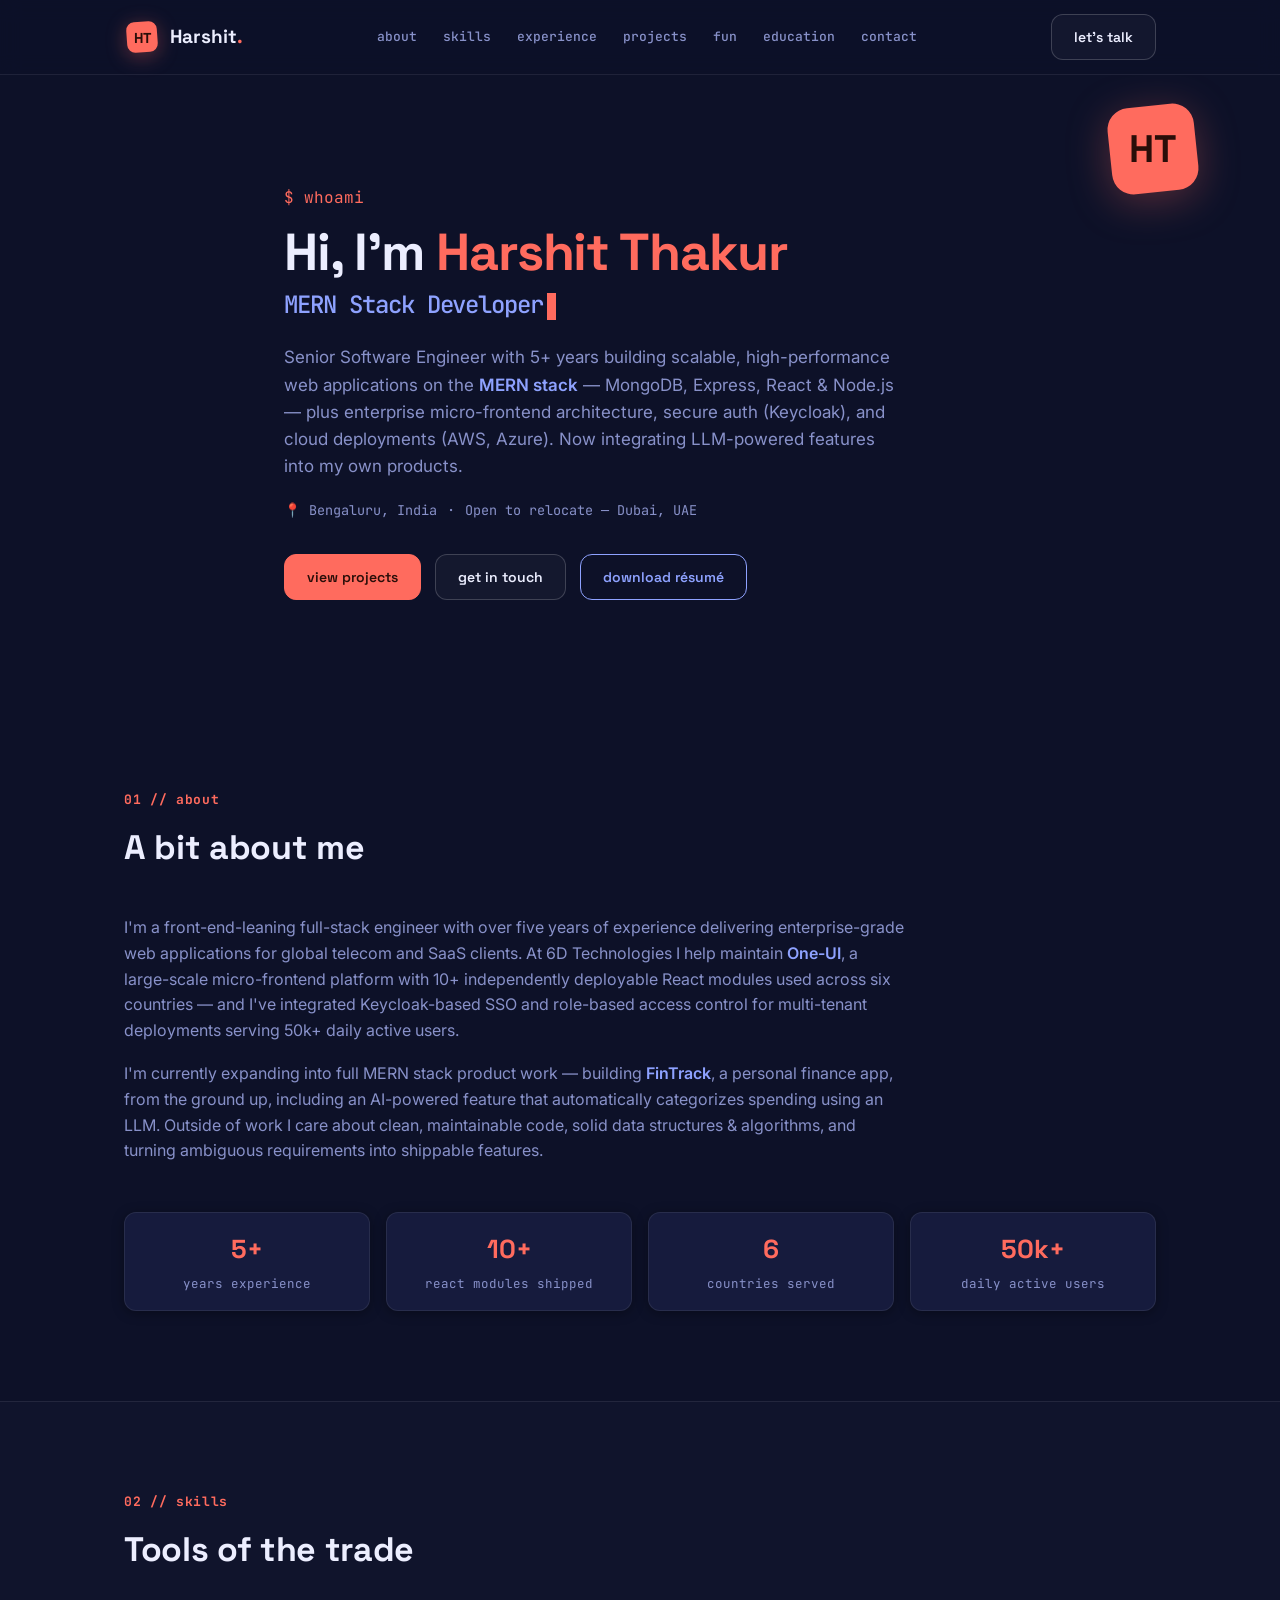
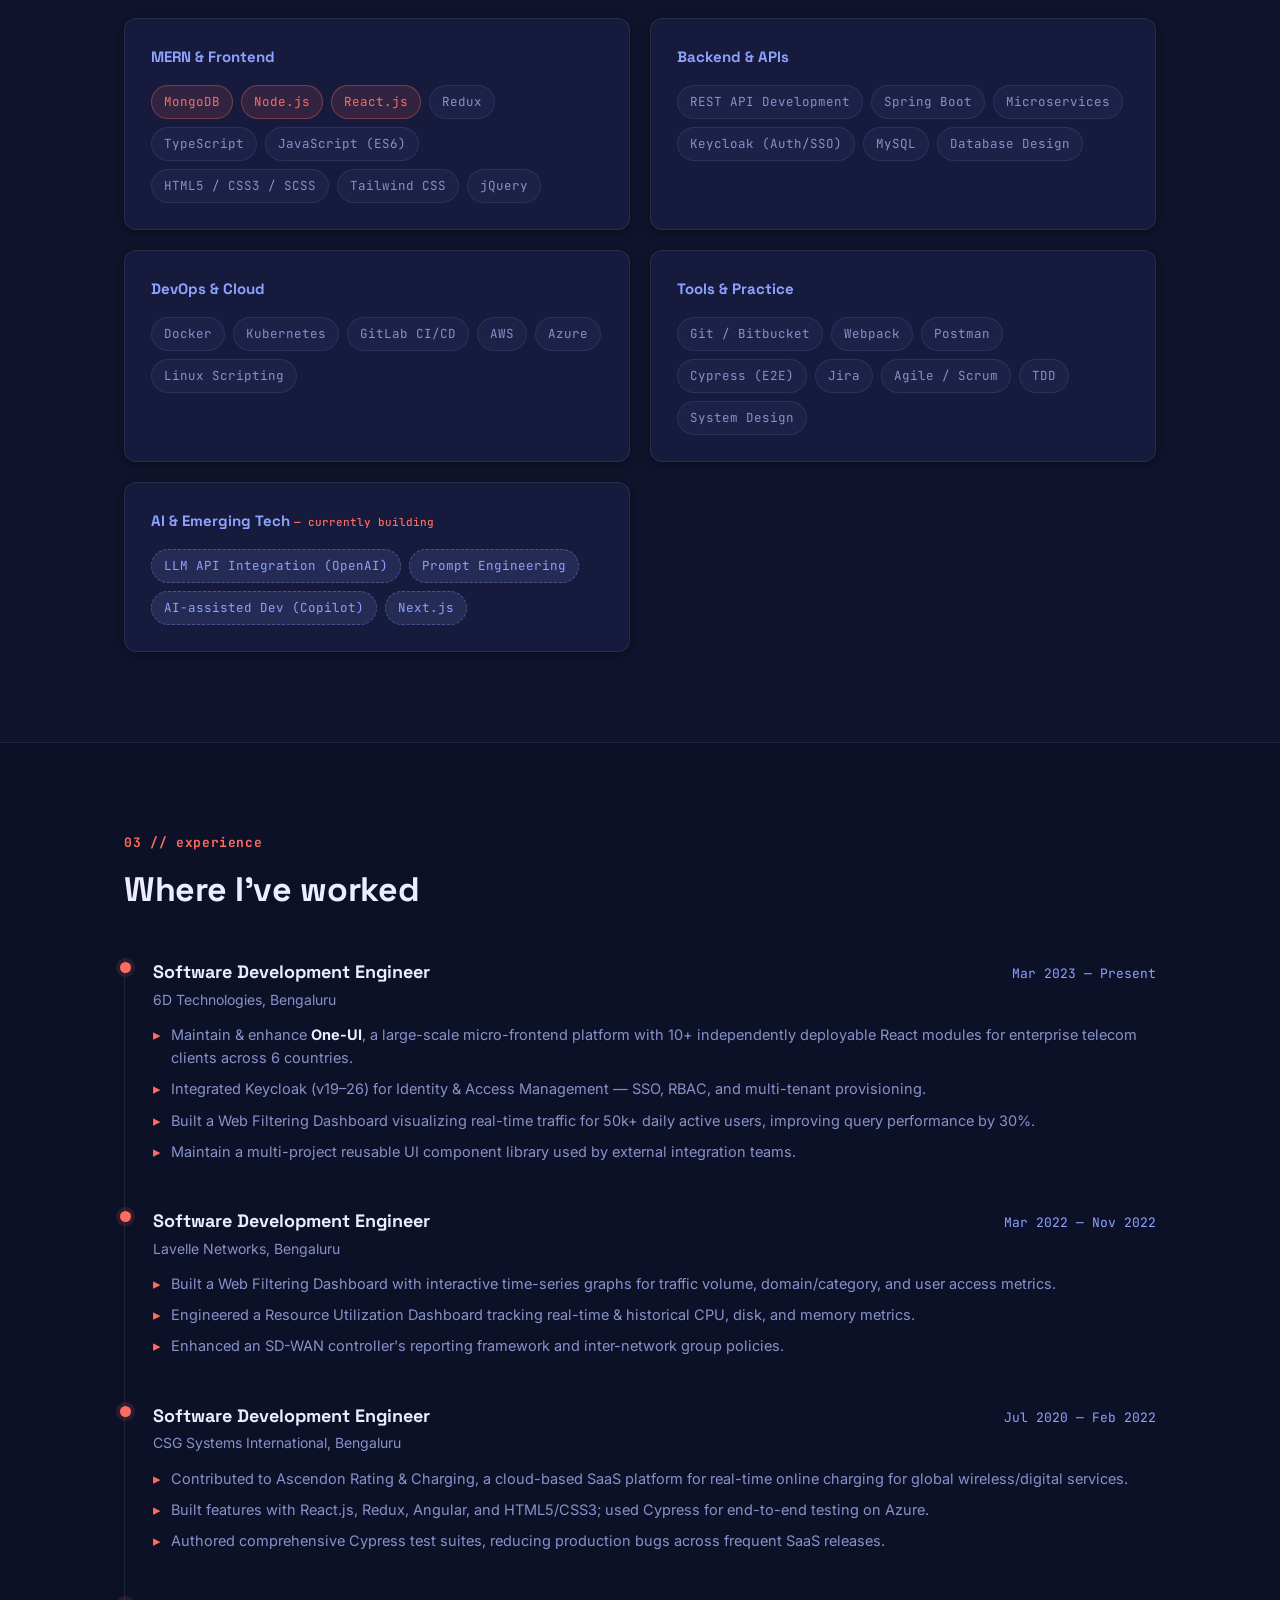
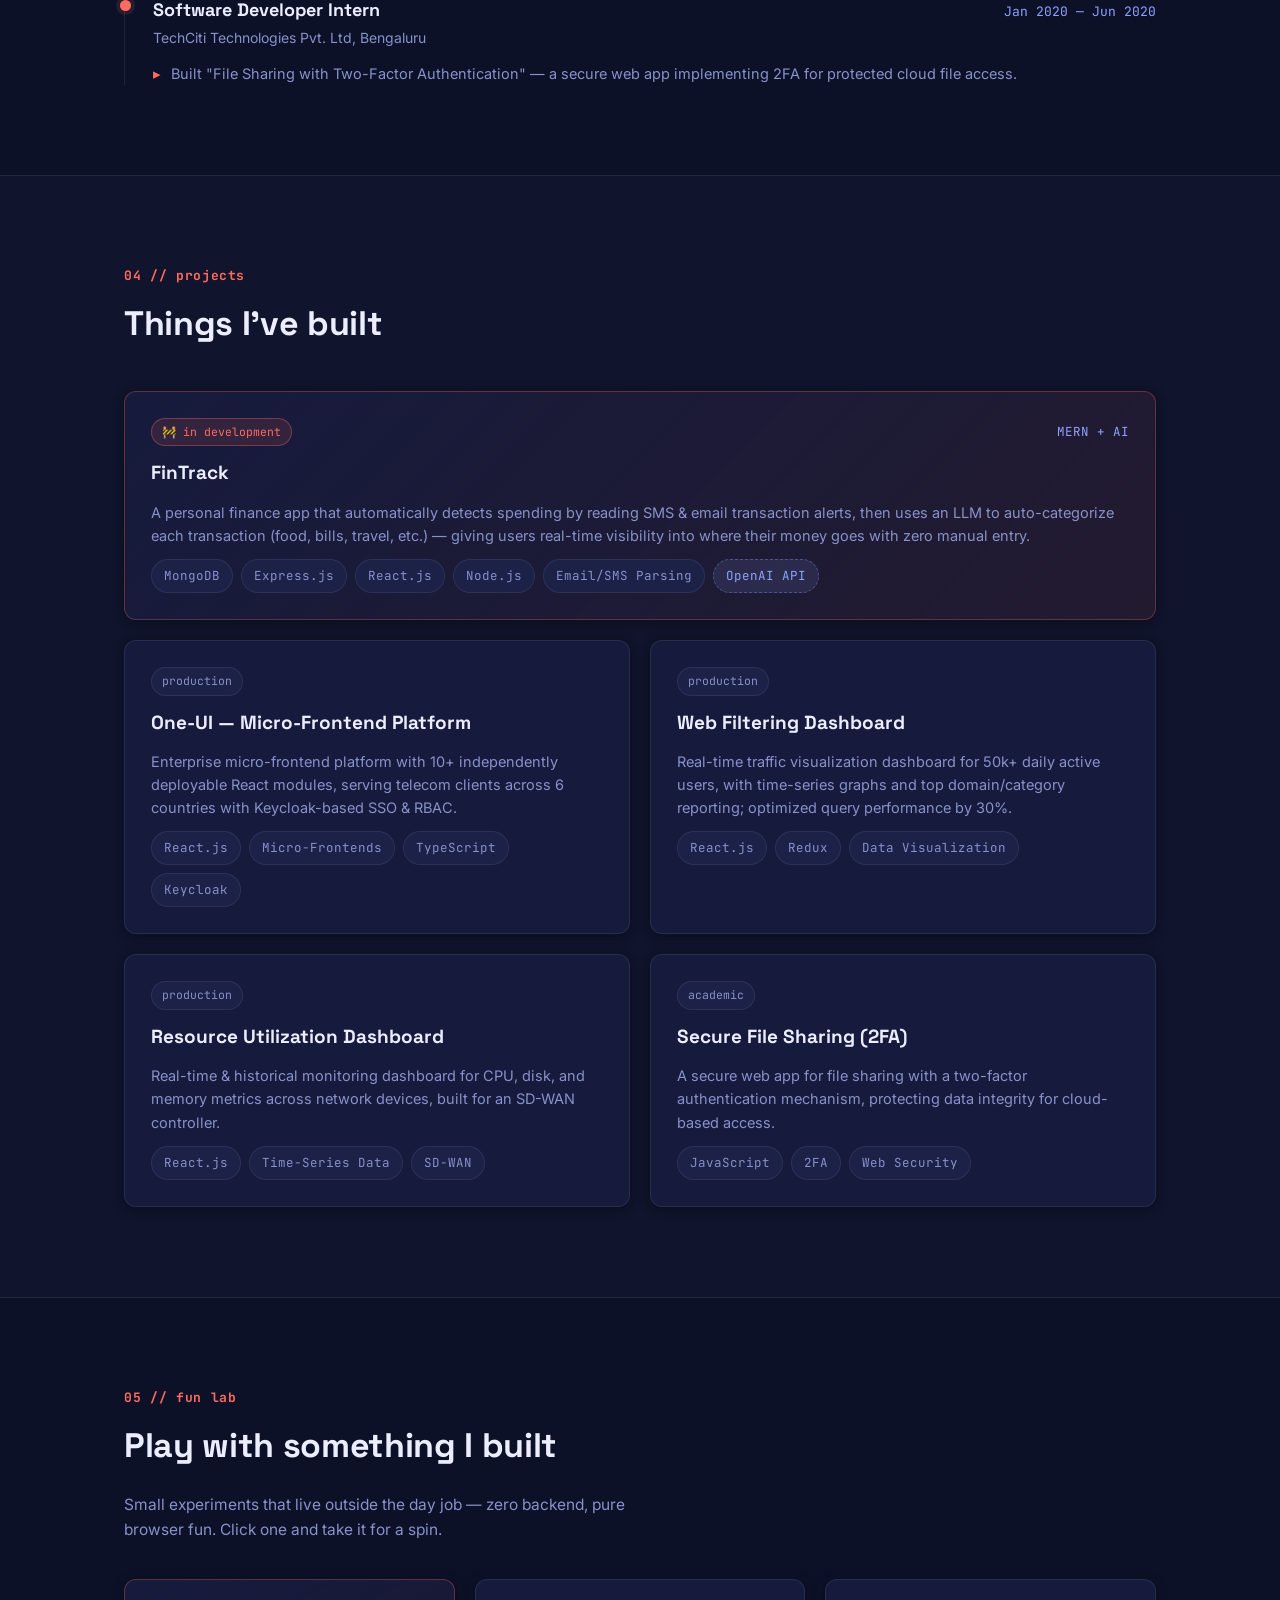
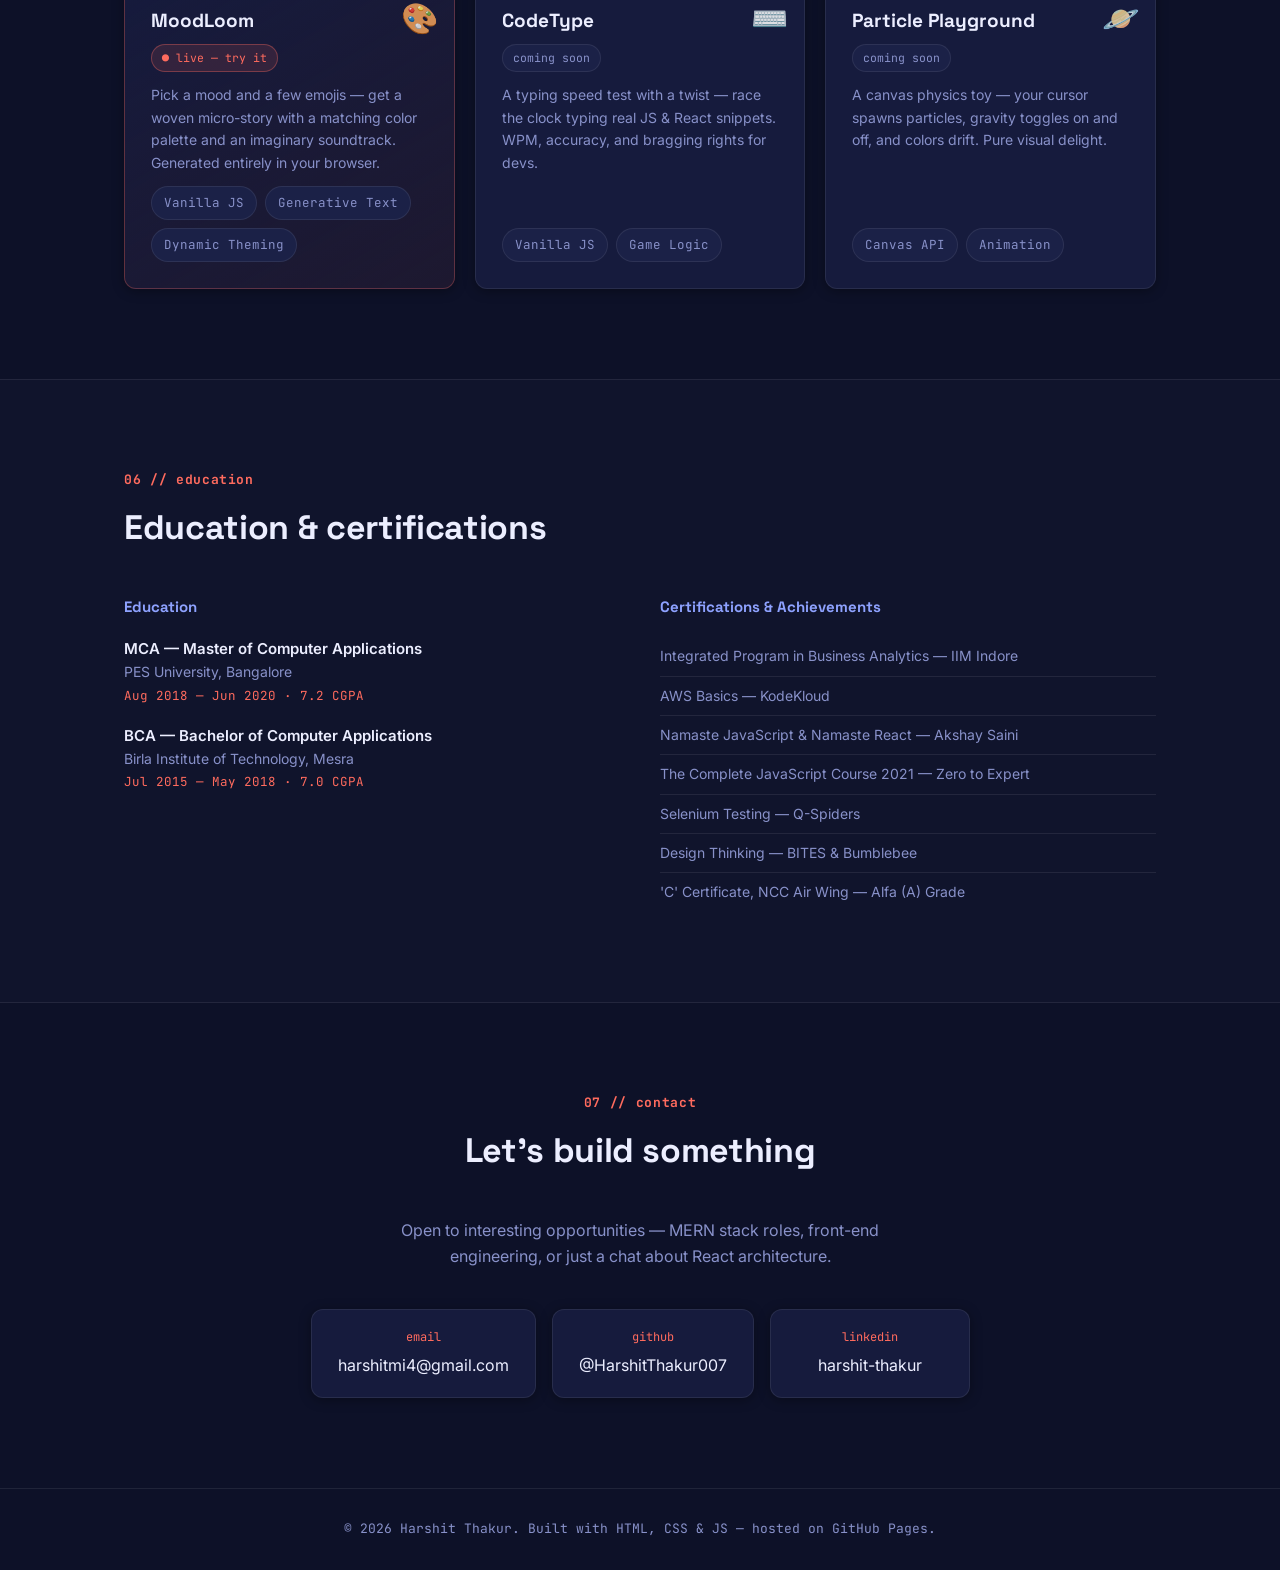
==== commit 546ea0b7: "Updating the new fun project" ====
--- a/index.html
+++ b/index.html
@@ -30,6 +30,7 @@
       <a href="#skills">skills</a>
       <a href="#experience">experience</a>
       <a href="#projects">projects</a>
+      <a href="#fun">fun</a>
       <a href="#education">education</a>
       <a href="#contact">contact</a>
     </nav>
@@ -354,10 +355,75 @@
     </div>
   </section>
 
+  <!-- FUN LAB -->
+  <section class="section" id="fun">
+    <div class="container">
+      <p class="section-tag mono">05 // fun lab</p>
+      <h2 class="section-title">Play with something I built</h2>
+      <p class="fun-sub reveal">
+        Small experiments that live outside the day job — zero backend, pure browser fun.
+        Click one and take it for a spin.
+      </p>
+
+      <div class="fun-grid">
+
+        <a href="fun/mood-story.html" class="fun-card reveal">
+          <span class="fun-icon" aria-hidden="true">🎨</span>
+          <div class="fun-top">
+            <h3>MoodLoom</h3>
+            <span class="badge badge-live">● live — try it</span>
+          </div>
+          <p>
+            Pick a mood and a few emojis — get a woven micro-story with a matching color
+            palette and an imaginary soundtrack. Generated entirely in your browser.
+          </p>
+          <div class="chips">
+            <span class="chip">Vanilla JS</span>
+            <span class="chip">Generative Text</span>
+            <span class="chip">Dynamic Theming</span>
+          </div>
+        </a>
+
+        <div class="fun-card fun-card-soon reveal">
+          <span class="fun-icon" aria-hidden="true">⌨️</span>
+          <div class="fun-top">
+            <h3>CodeType</h3>
+            <span class="badge">coming soon</span>
+          </div>
+          <p>
+            A typing speed test with a twist — race the clock typing real JS &amp; React
+            snippets. WPM, accuracy, and bragging rights for devs.
+          </p>
+          <div class="chips">
+            <span class="chip">Vanilla JS</span>
+            <span class="chip">Game Logic</span>
+          </div>
+        </div>
+
+        <div class="fun-card fun-card-soon reveal">
+          <span class="fun-icon" aria-hidden="true">🪐</span>
+          <div class="fun-top">
+            <h3>Particle Playground</h3>
+            <span class="badge">coming soon</span>
+          </div>
+          <p>
+            A canvas physics toy — your cursor spawns particles, gravity toggles on and off,
+            and colors drift. Pure visual delight.
+          </p>
+          <div class="chips">
+            <span class="chip">Canvas API</span>
+            <span class="chip">Animation</span>
+          </div>
+        </div>
+
+      </div>
+    </div>
+  </section>
+
   <!-- EDUCATION / CERTS -->
-  <section class="section" id="education">
-    <div class="container">
-      <p class="section-tag mono">05 // education</p>
+  <section class="section section-alt" id="education">
+    <div class="container">
+      <p class="section-tag mono">06 // education</p>
       <h2 class="section-title">Education &amp; certifications</h2>
 
       <div class="edu-grid">
@@ -391,9 +457,9 @@
   </section>
 
   <!-- CONTACT -->
-  <section class="section section-alt" id="contact">
+  <section class="section" id="contact">
     <div class="container contact-inner">
-      <p class="section-tag mono">06 // contact</p>
+      <p class="section-tag mono">07 // contact</p>
       <h2 class="section-title">Let's build something</h2>
       <p class="contact-sub reveal">
         Open to interesting opportunities — MERN stack roles, front-end engineering, or just a chat about React architecture.
--- a/style.css
+++ b/style.css
@@ -400,6 +400,67 @@
 .project-card h3 { font-family: var(--display); font-size: 19px; font-weight: 700; color: var(--text); }
 .project-card p { color: var(--text-dim); font-size: 14.5px; }
 
+/* ---------- FUN LAB ---------- */
+.fun-sub {
+  color: var(--text-dim);
+  font-size: 15.5px;
+  max-width: 560px;
+  margin: -20px 0 36px;
+}
+
+.fun-grid {
+  display: grid;
+  grid-template-columns: repeat(3, 1fr);
+  gap: 20px;
+}
+
+.fun-card {
+  position: relative;
+  background: var(--surface);
+  border: 1px solid var(--border);
+  border-radius: var(--radius);
+  box-shadow: var(--shadow-sm);
+  padding: 26px;
+  display: flex;
+  flex-direction: column;
+  gap: 12px;
+  transition: transform 0.2s ease, box-shadow 0.2s ease, border-color 0.2s ease;
+  overflow: hidden;
+}
+
+a.fun-card {
+  border-color: rgba(255, 107, 94, 0.3);
+  background: linear-gradient(150deg, var(--surface) 0%, rgba(255, 107, 94, 0.08) 130%);
+  cursor: pointer;
+}
+a.fun-card:hover {
+  transform: translateY(-5px);
+  box-shadow: var(--shadow-md);
+  border-color: var(--accent);
+}
+a.fun-card:hover .fun-icon { transform: rotate(-10deg) scale(1.15); }
+
+.fun-card-soon { opacity: 0.75; }
+.fun-card-soon:hover { transform: translateY(-3px); border-color: var(--border-strong); }
+
+.fun-icon {
+  position: absolute;
+  top: 14px;
+  right: 16px;
+  font-size: 30px;
+  opacity: 0.85;
+  transition: transform 0.25s ease;
+}
+
+.fun-top {
+  display: flex;
+  flex-direction: column;
+  gap: 8px;
+  align-items: flex-start;
+}
+.fun-card h3 { font-family: var(--display); font-size: 19px; font-weight: 700; color: var(--text); }
+.fun-card p { color: var(--text-dim); font-size: 14px; flex-grow: 1; }
+
 /* ---------- EDUCATION ---------- */
 .edu-grid {
   display: grid;
@@ -485,7 +546,7 @@
     gap: 16px;
     z-index: 60;
   }
-  .skills-grid, .project-grid, .edu-grid { grid-template-columns: 1fr; }
+  .skills-grid, .project-grid, .edu-grid, .fun-grid { grid-template-columns: 1fr; }
   .project-card-featured { grid-column: auto; }
   .stat-row { grid-template-columns: repeat(2, 1fr); gap: 14px; }
   .hero { padding: 90px 0 70px; }
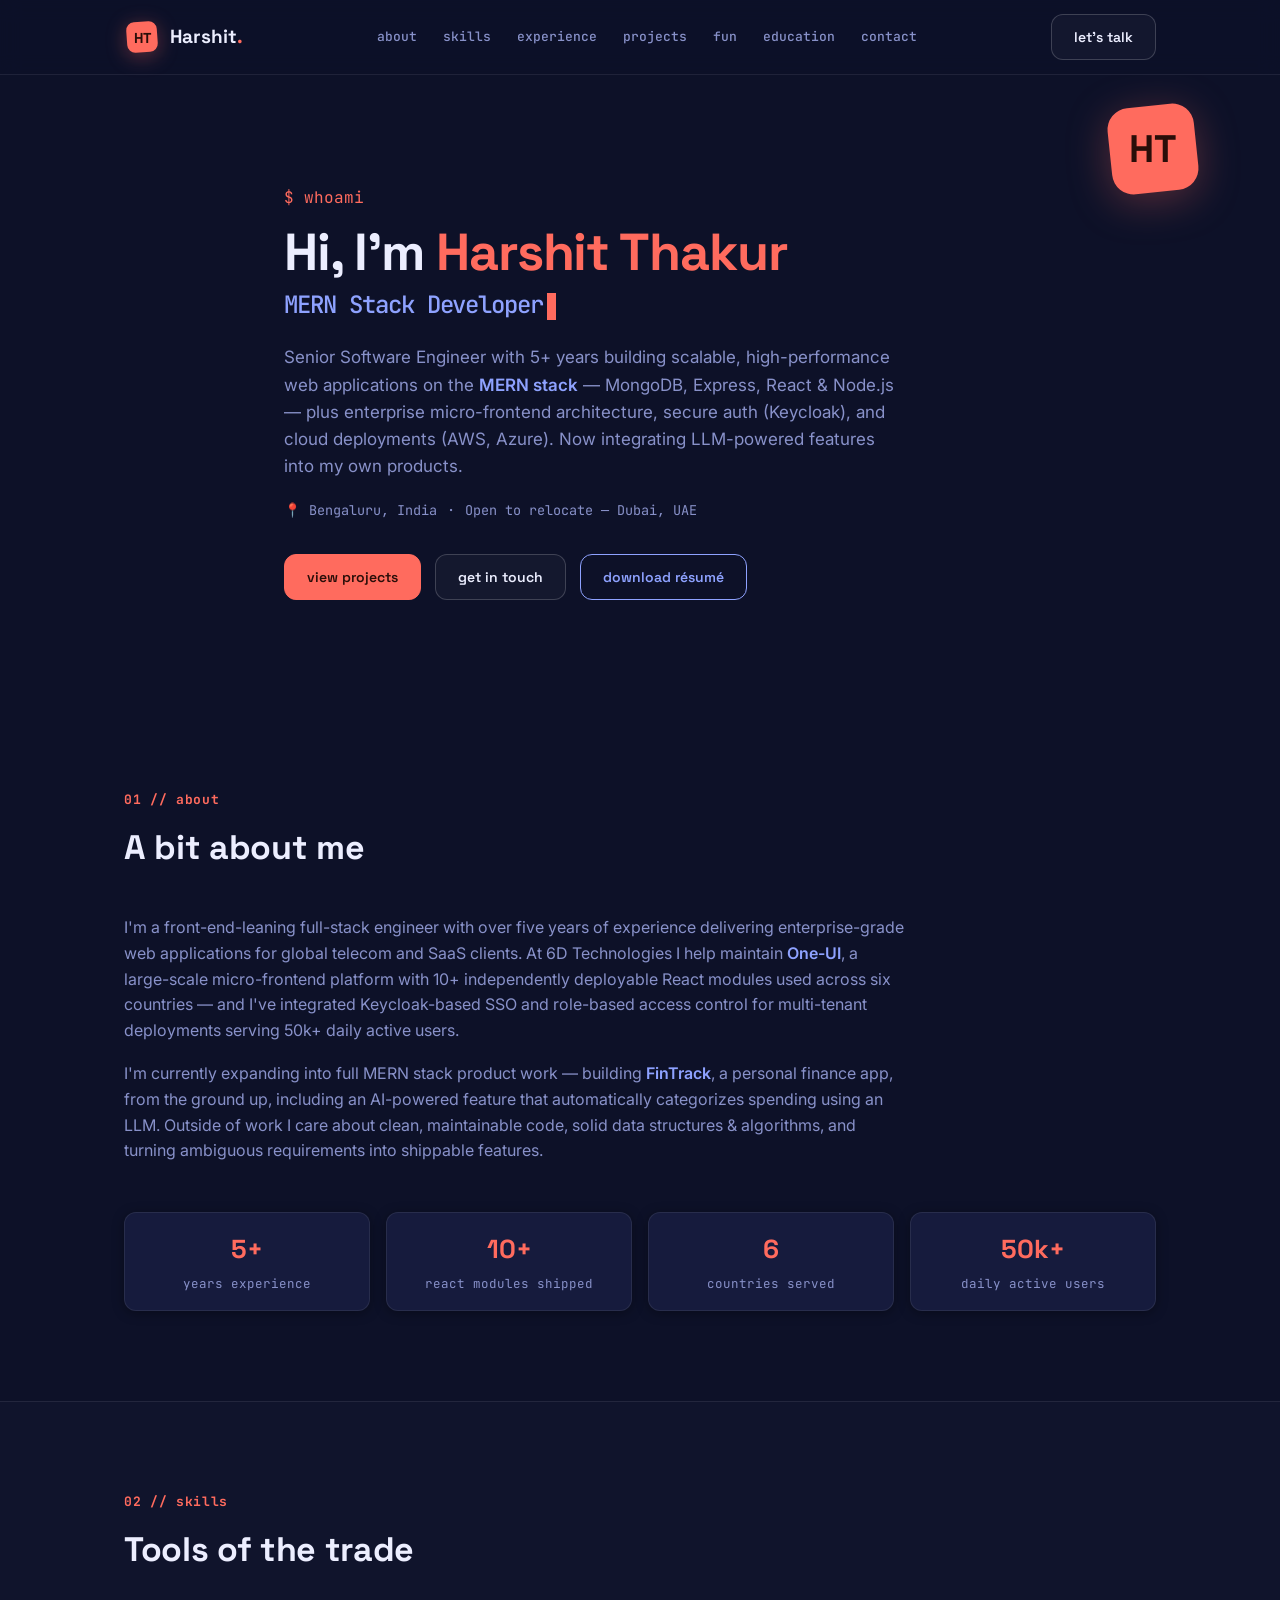
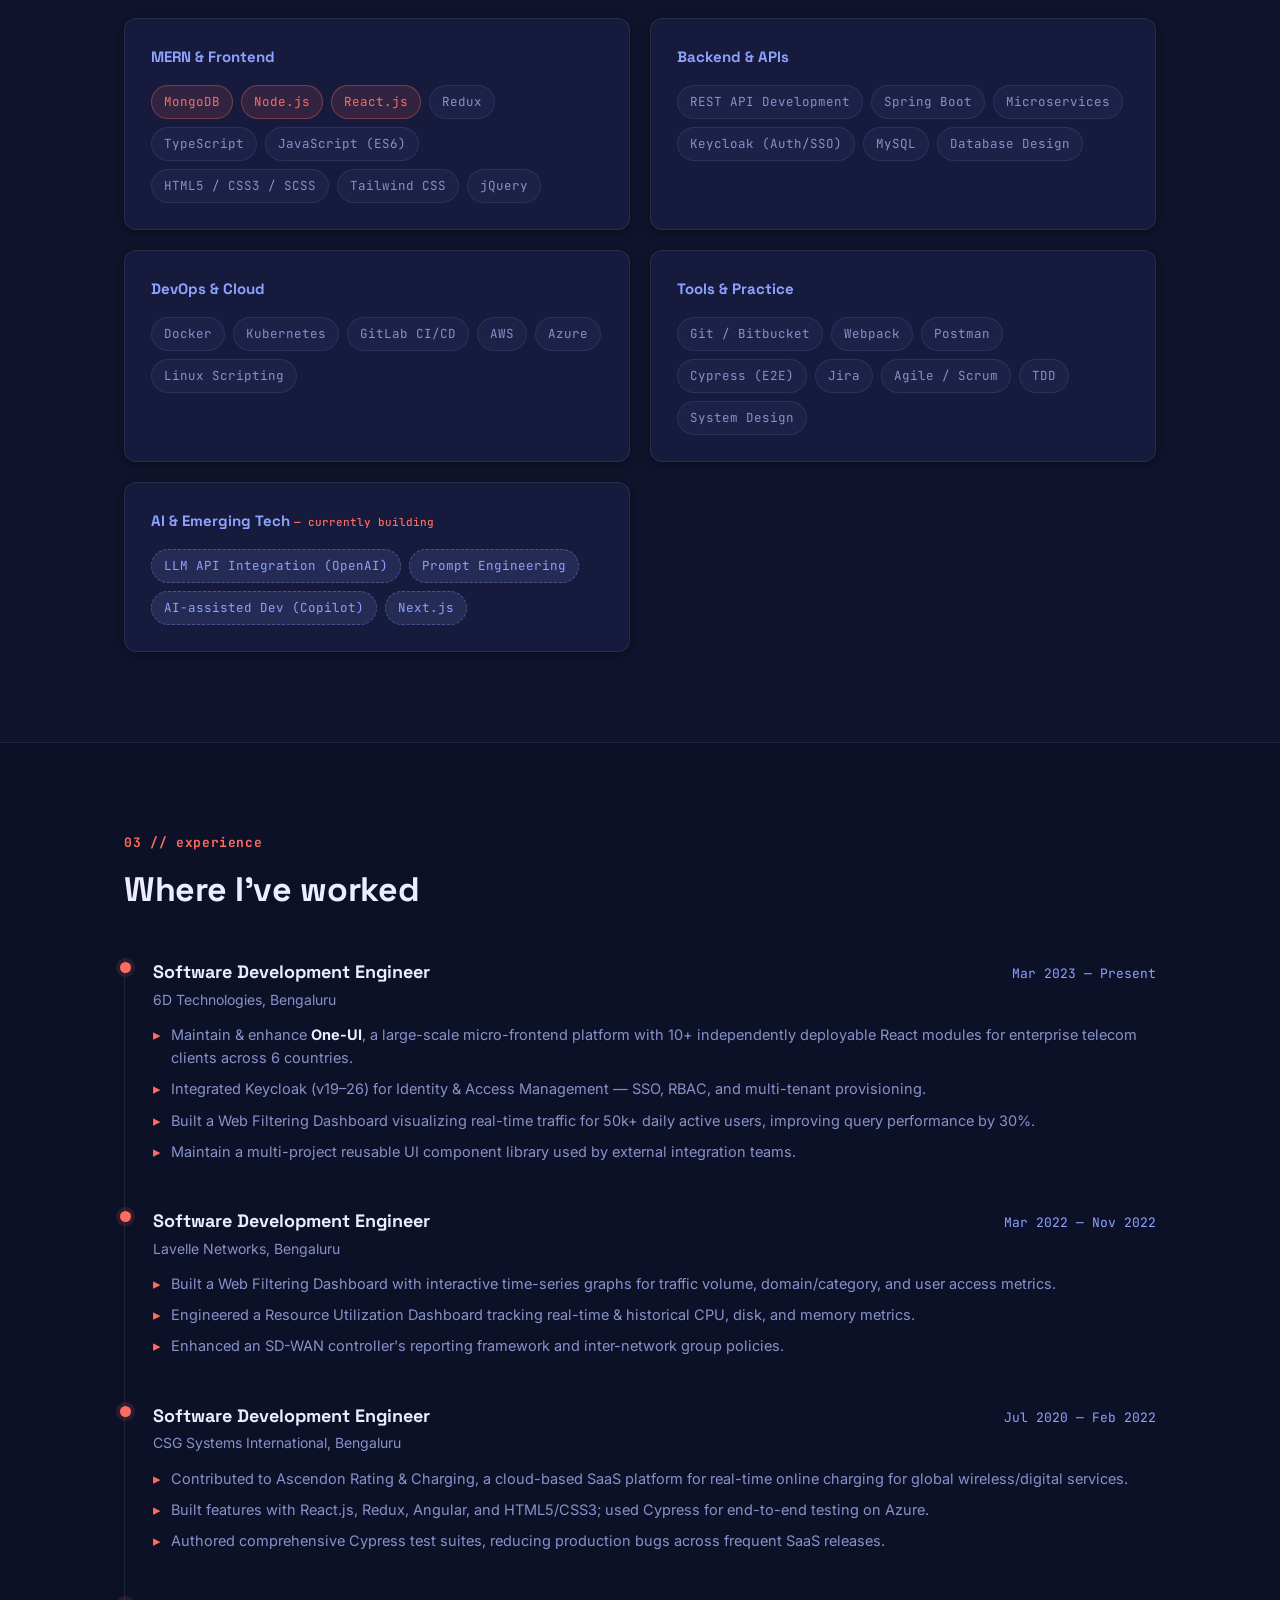
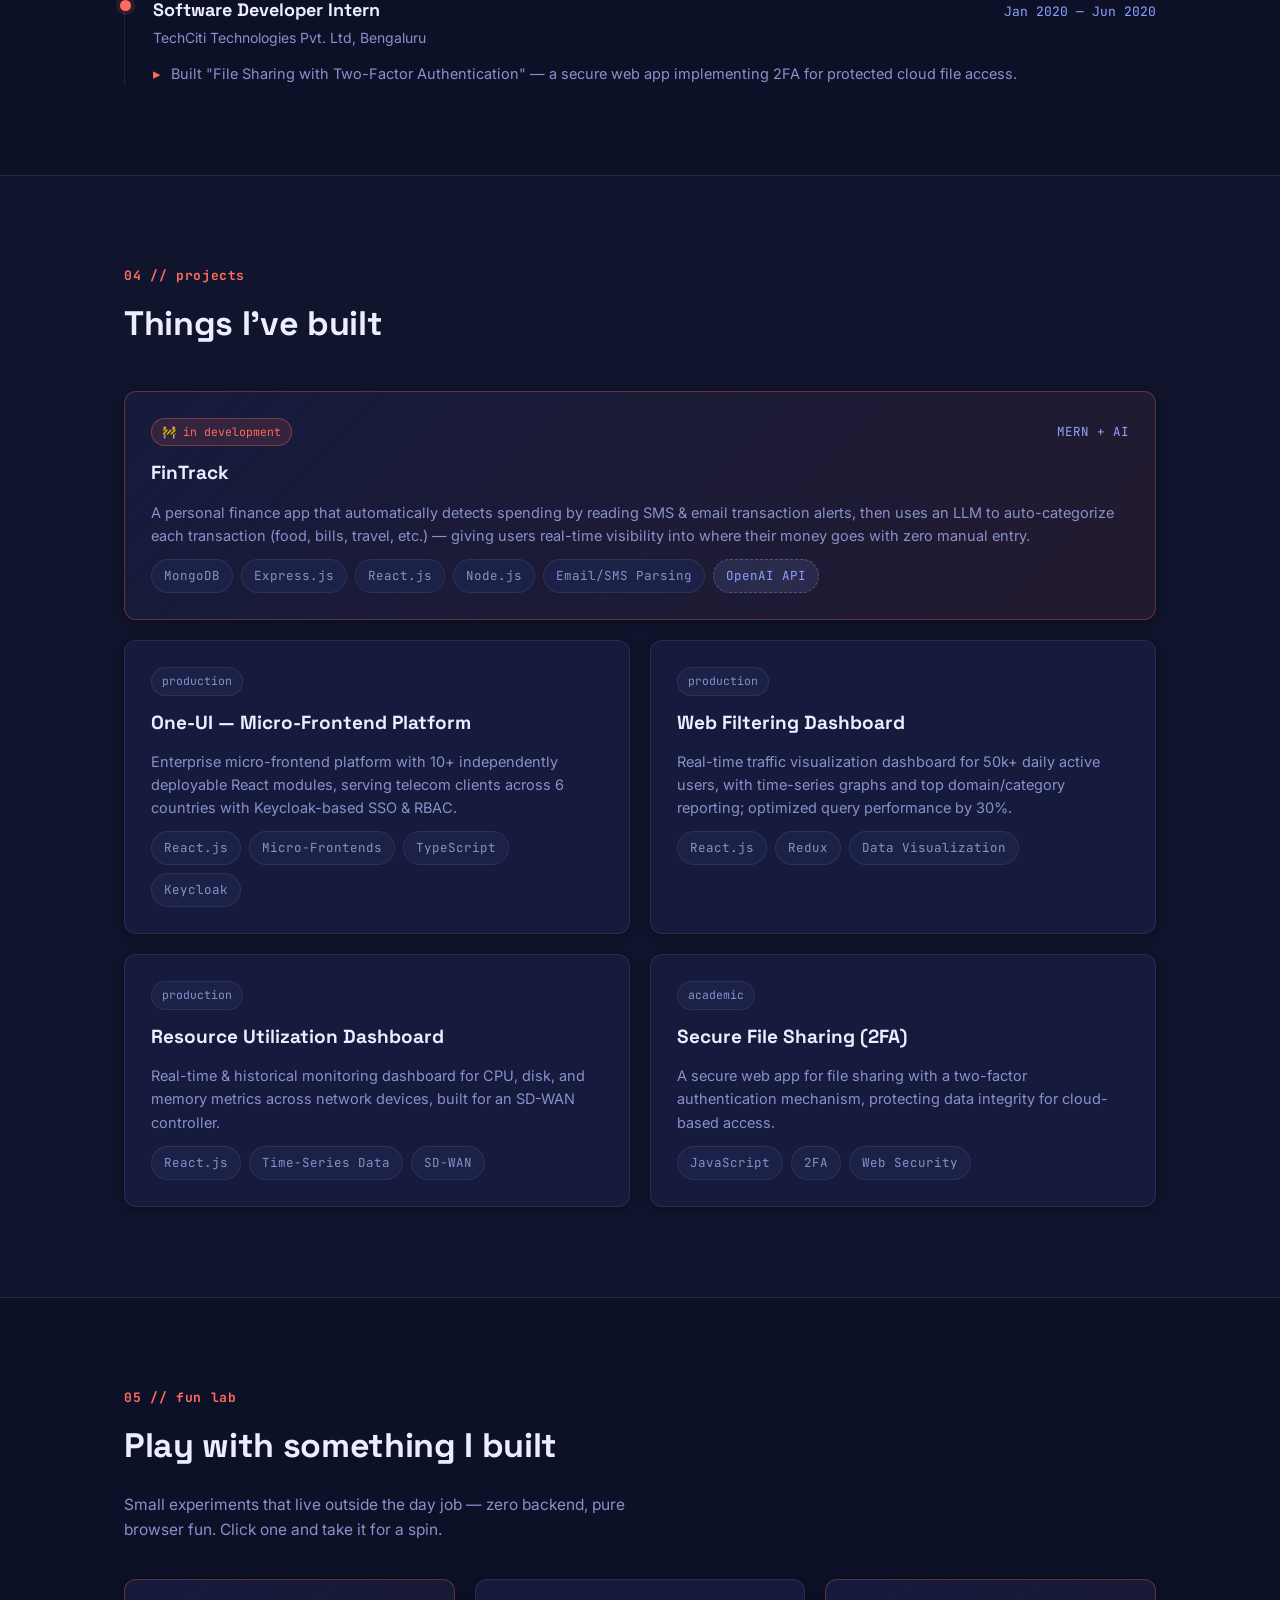
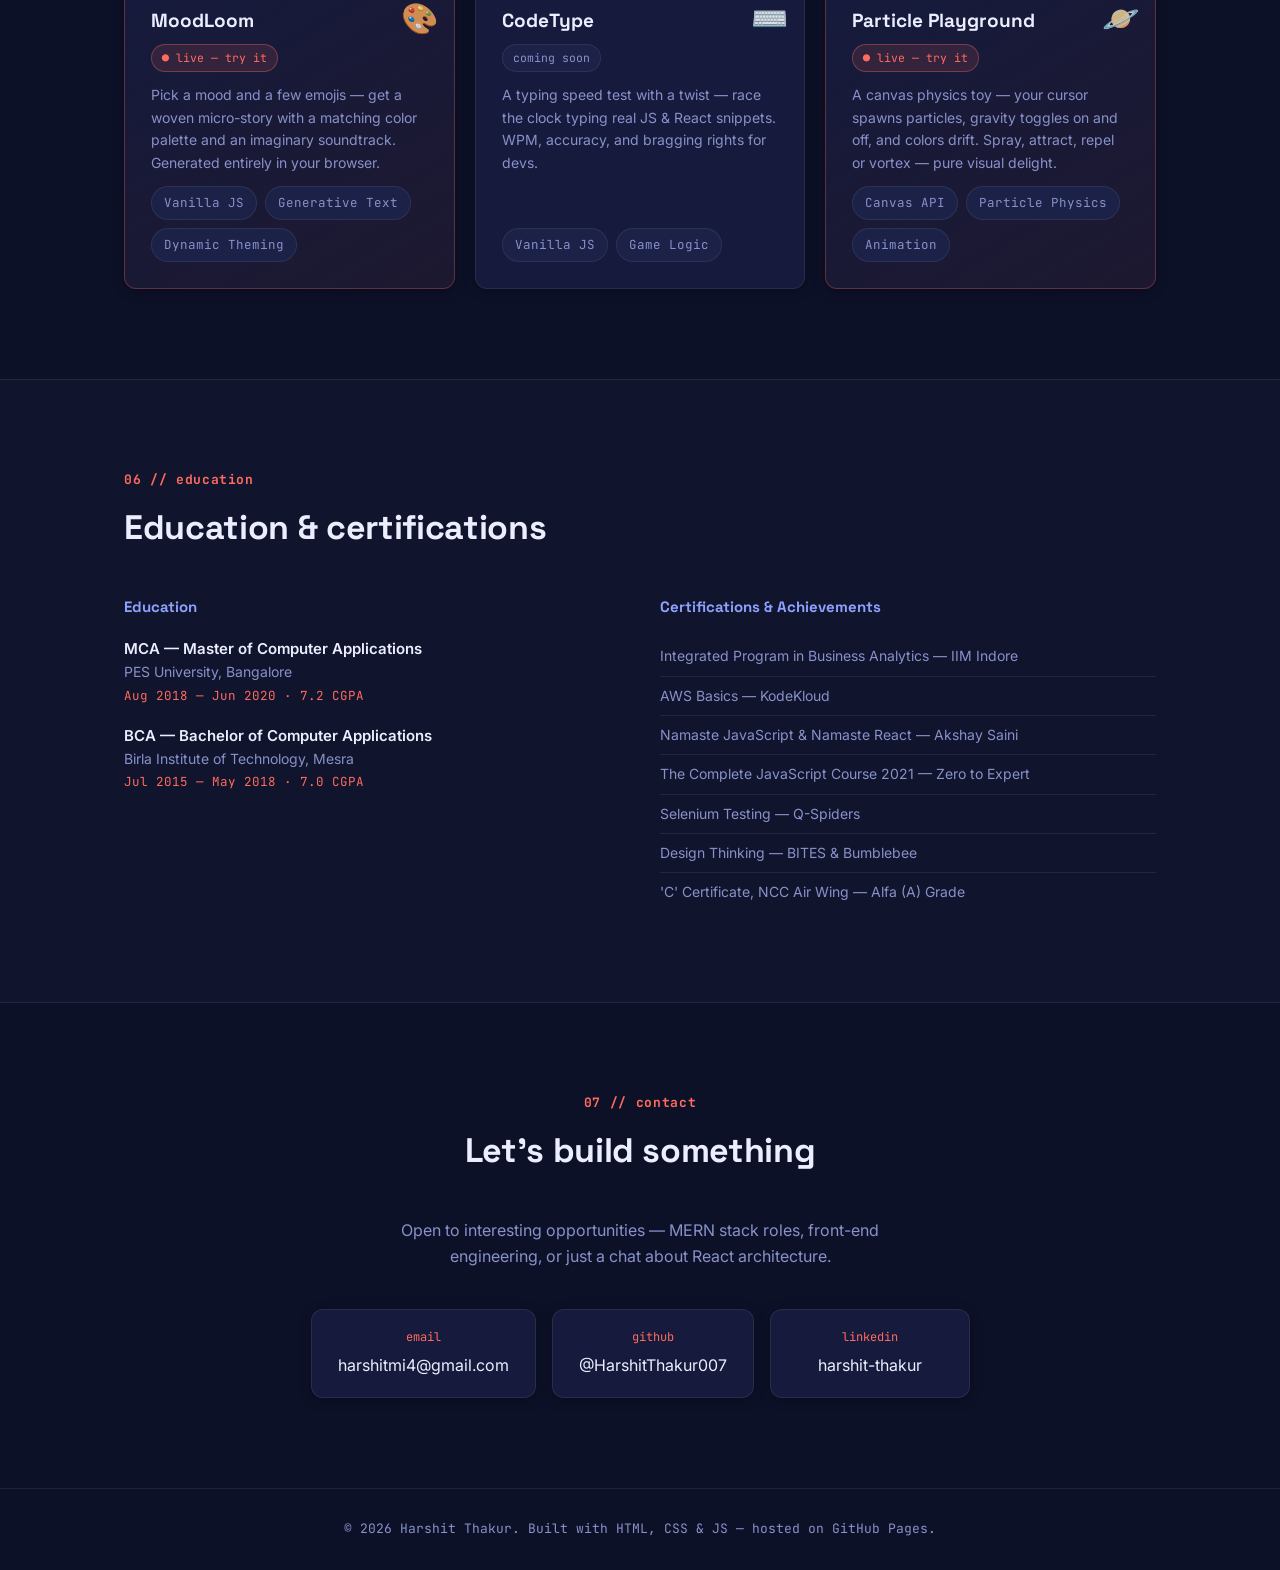
==== commit 4c6b7d26: "Updating the Index.js file" ====
--- a/index.html
+++ b/index.html
@@ -400,21 +400,22 @@
           </div>
         </div>
 
-        <div class="fun-card fun-card-soon reveal">
+        <a href="fun/particles.html" class="fun-card reveal">
           <span class="fun-icon" aria-hidden="true">🪐</span>
           <div class="fun-top">
             <h3>Particle Playground</h3>
-            <span class="badge">coming soon</span>
+            <span class="badge badge-live">● live — try it</span>
           </div>
           <p>
             A canvas physics toy — your cursor spawns particles, gravity toggles on and off,
-            and colors drift. Pure visual delight.
+            and colors drift. Spray, attract, repel or vortex — pure visual delight.
           </p>
           <div class="chips">
             <span class="chip">Canvas API</span>
+            <span class="chip">Particle Physics</span>
             <span class="chip">Animation</span>
           </div>
-        </div>
+        </a>
 
       </div>
     </div>
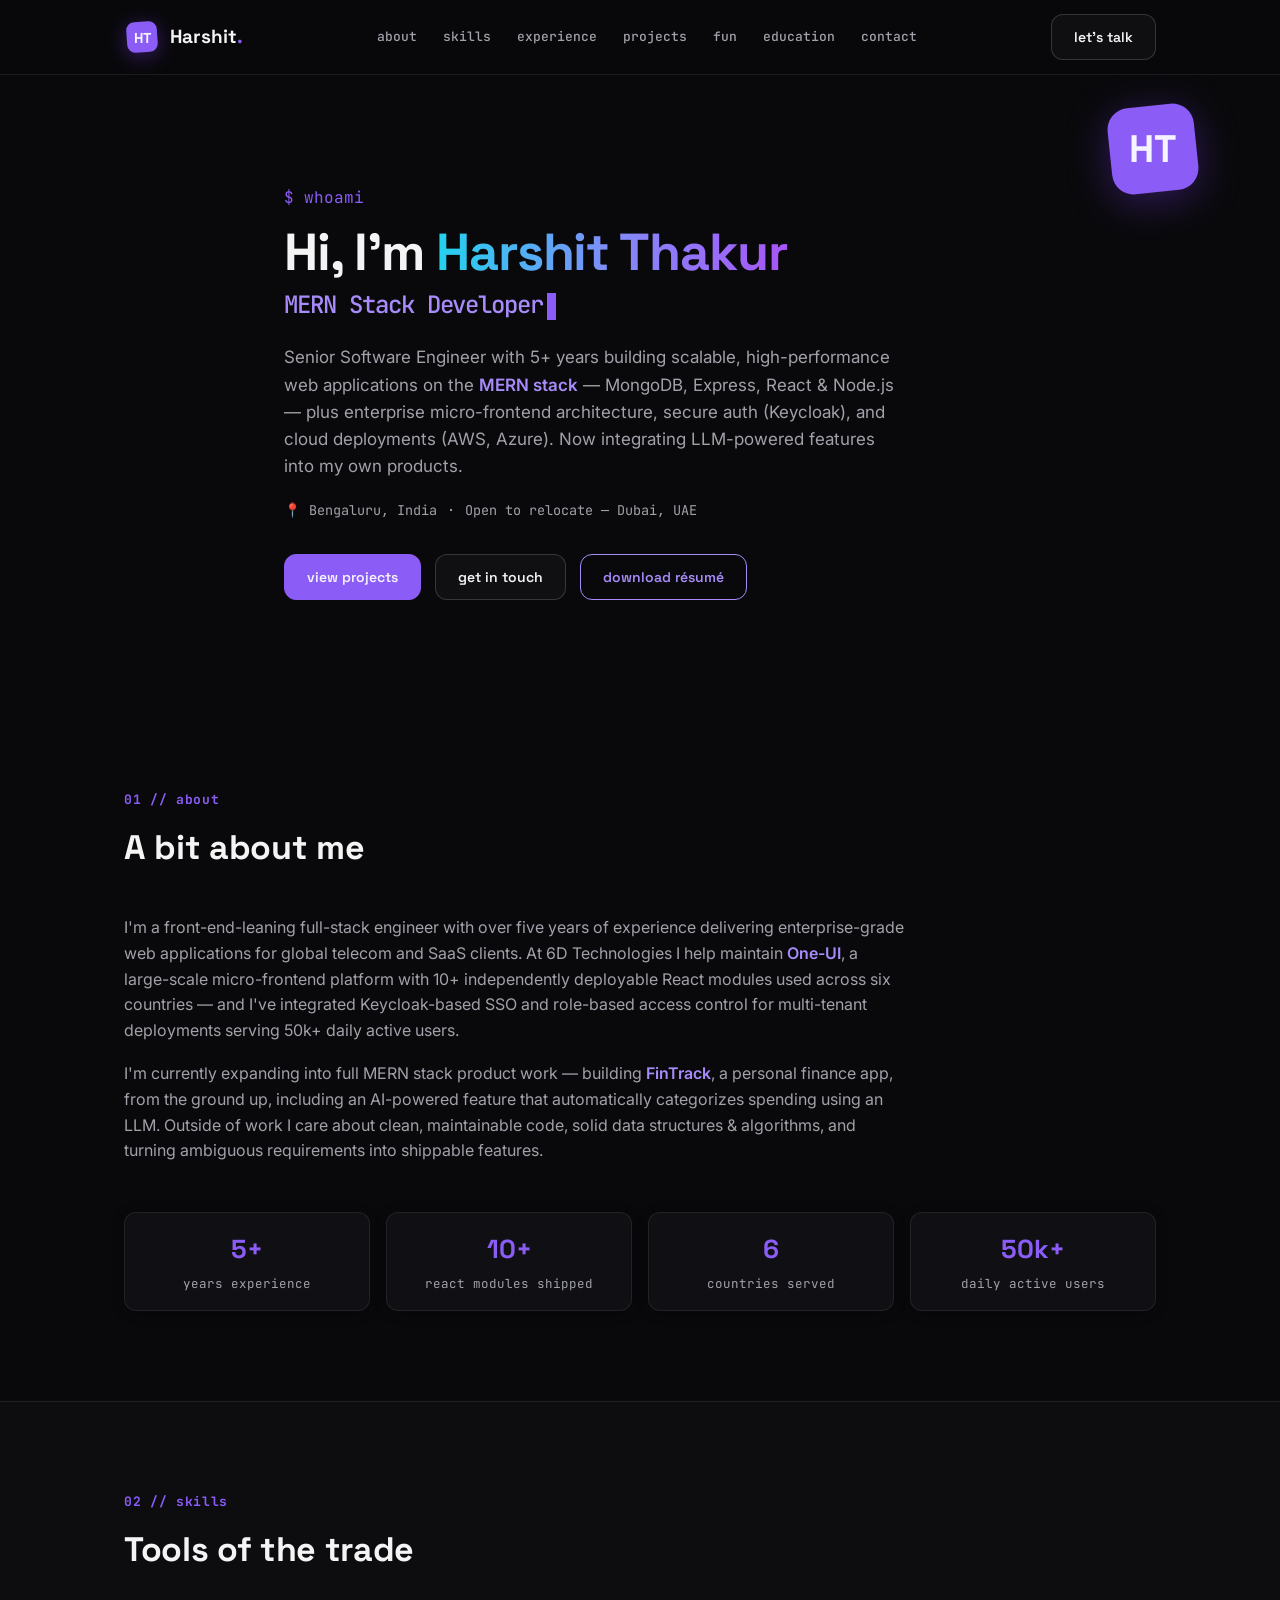
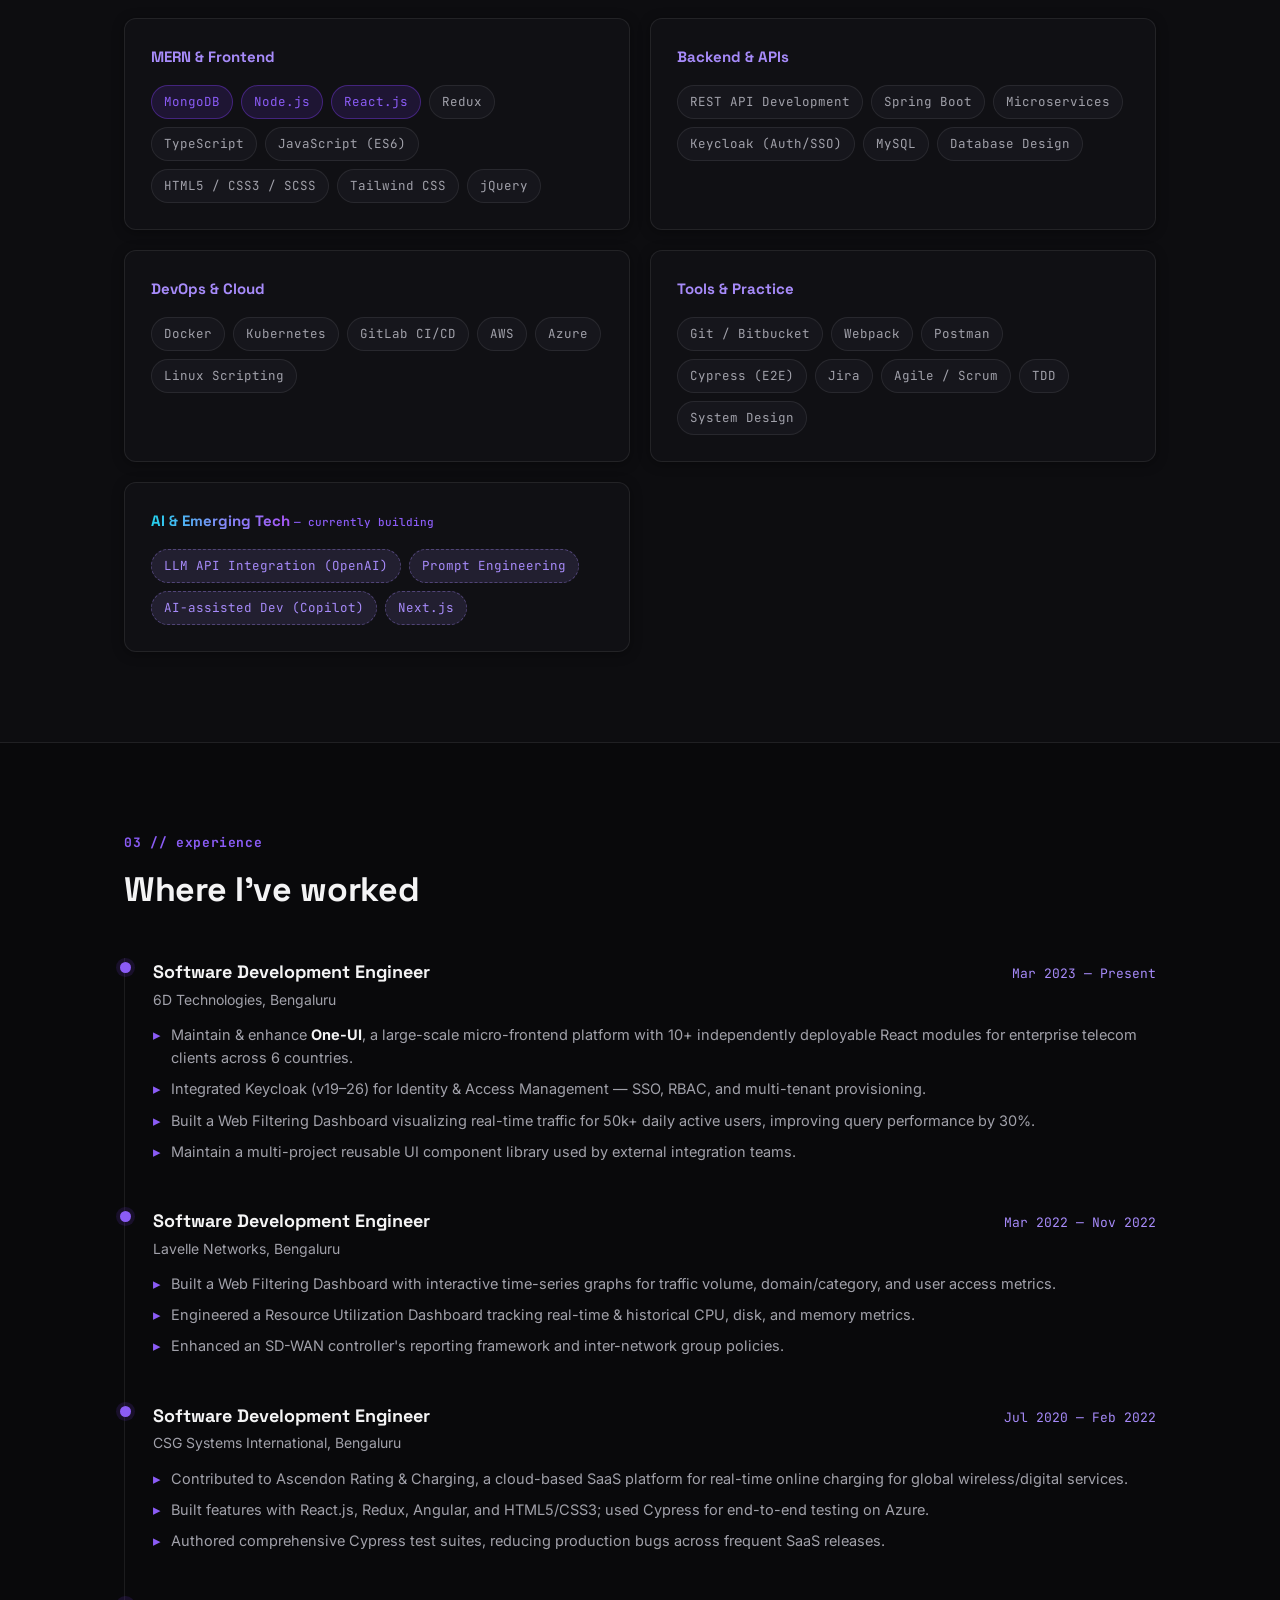
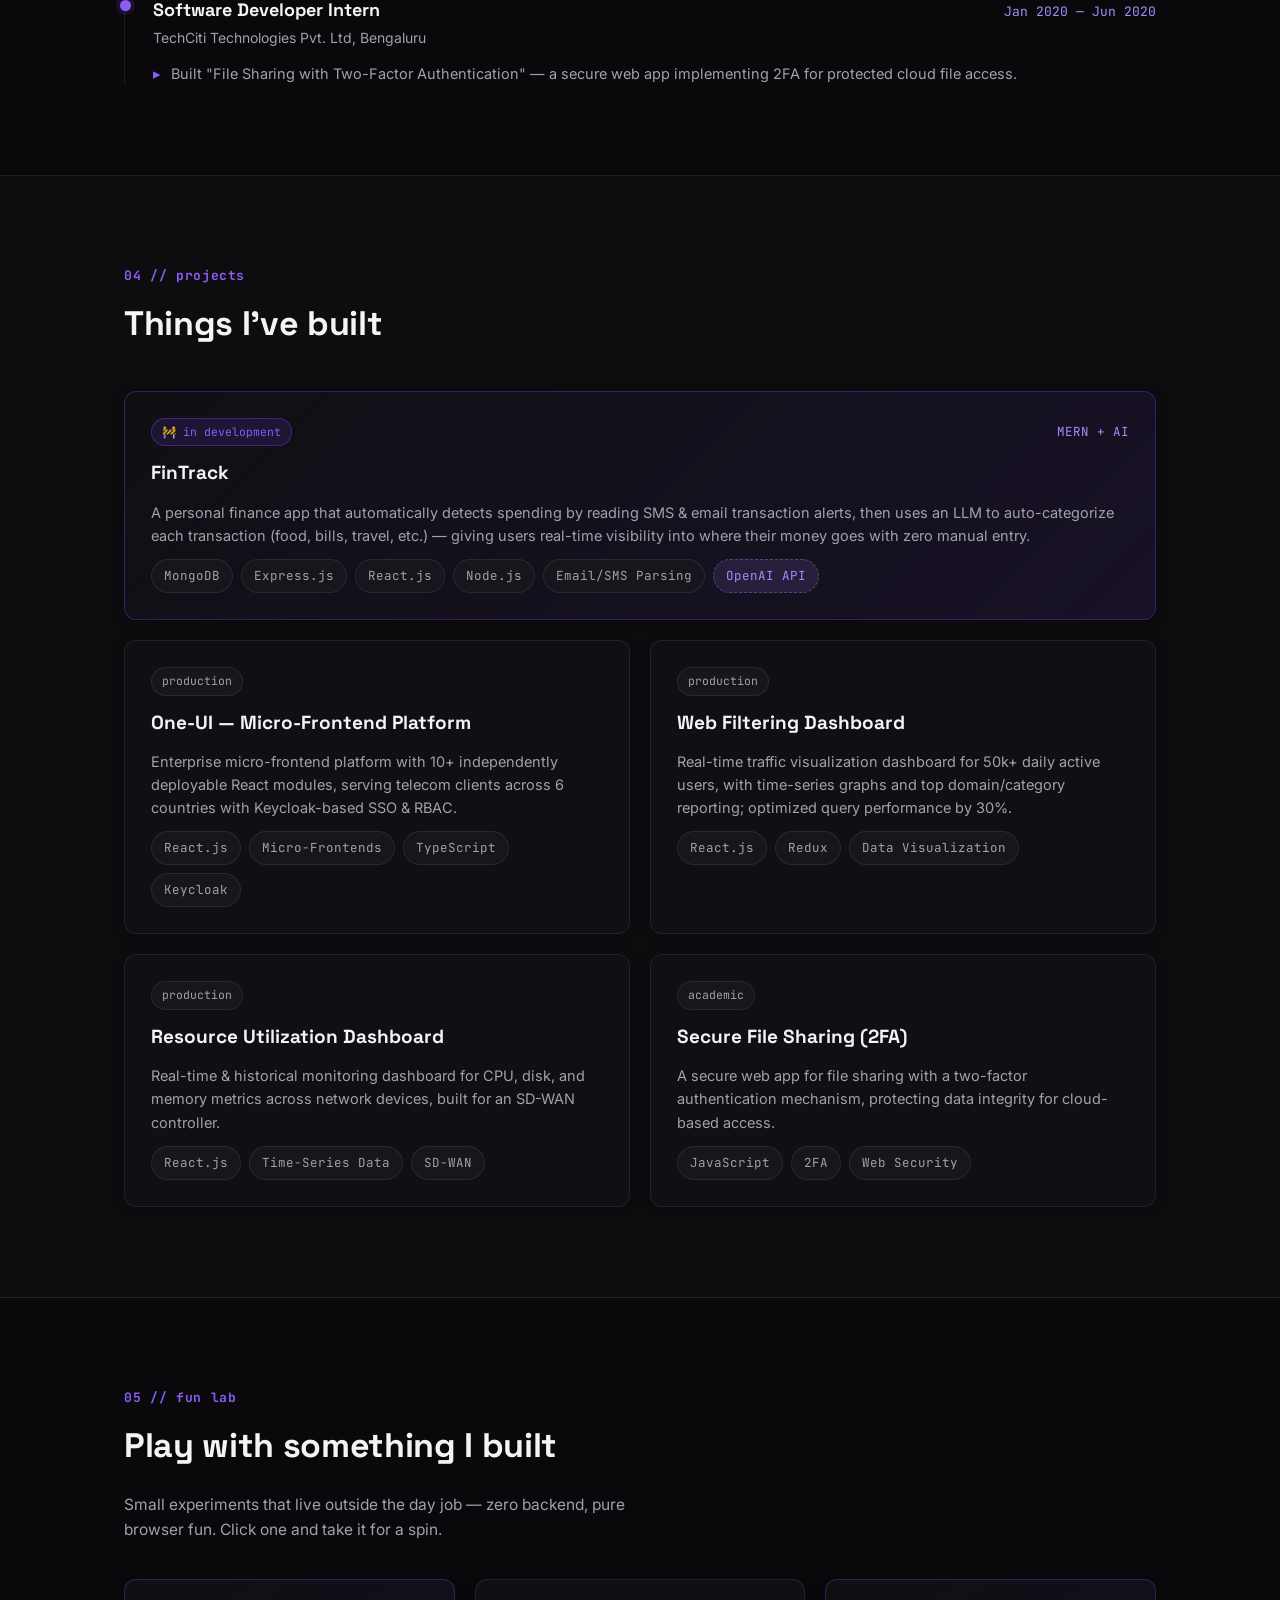
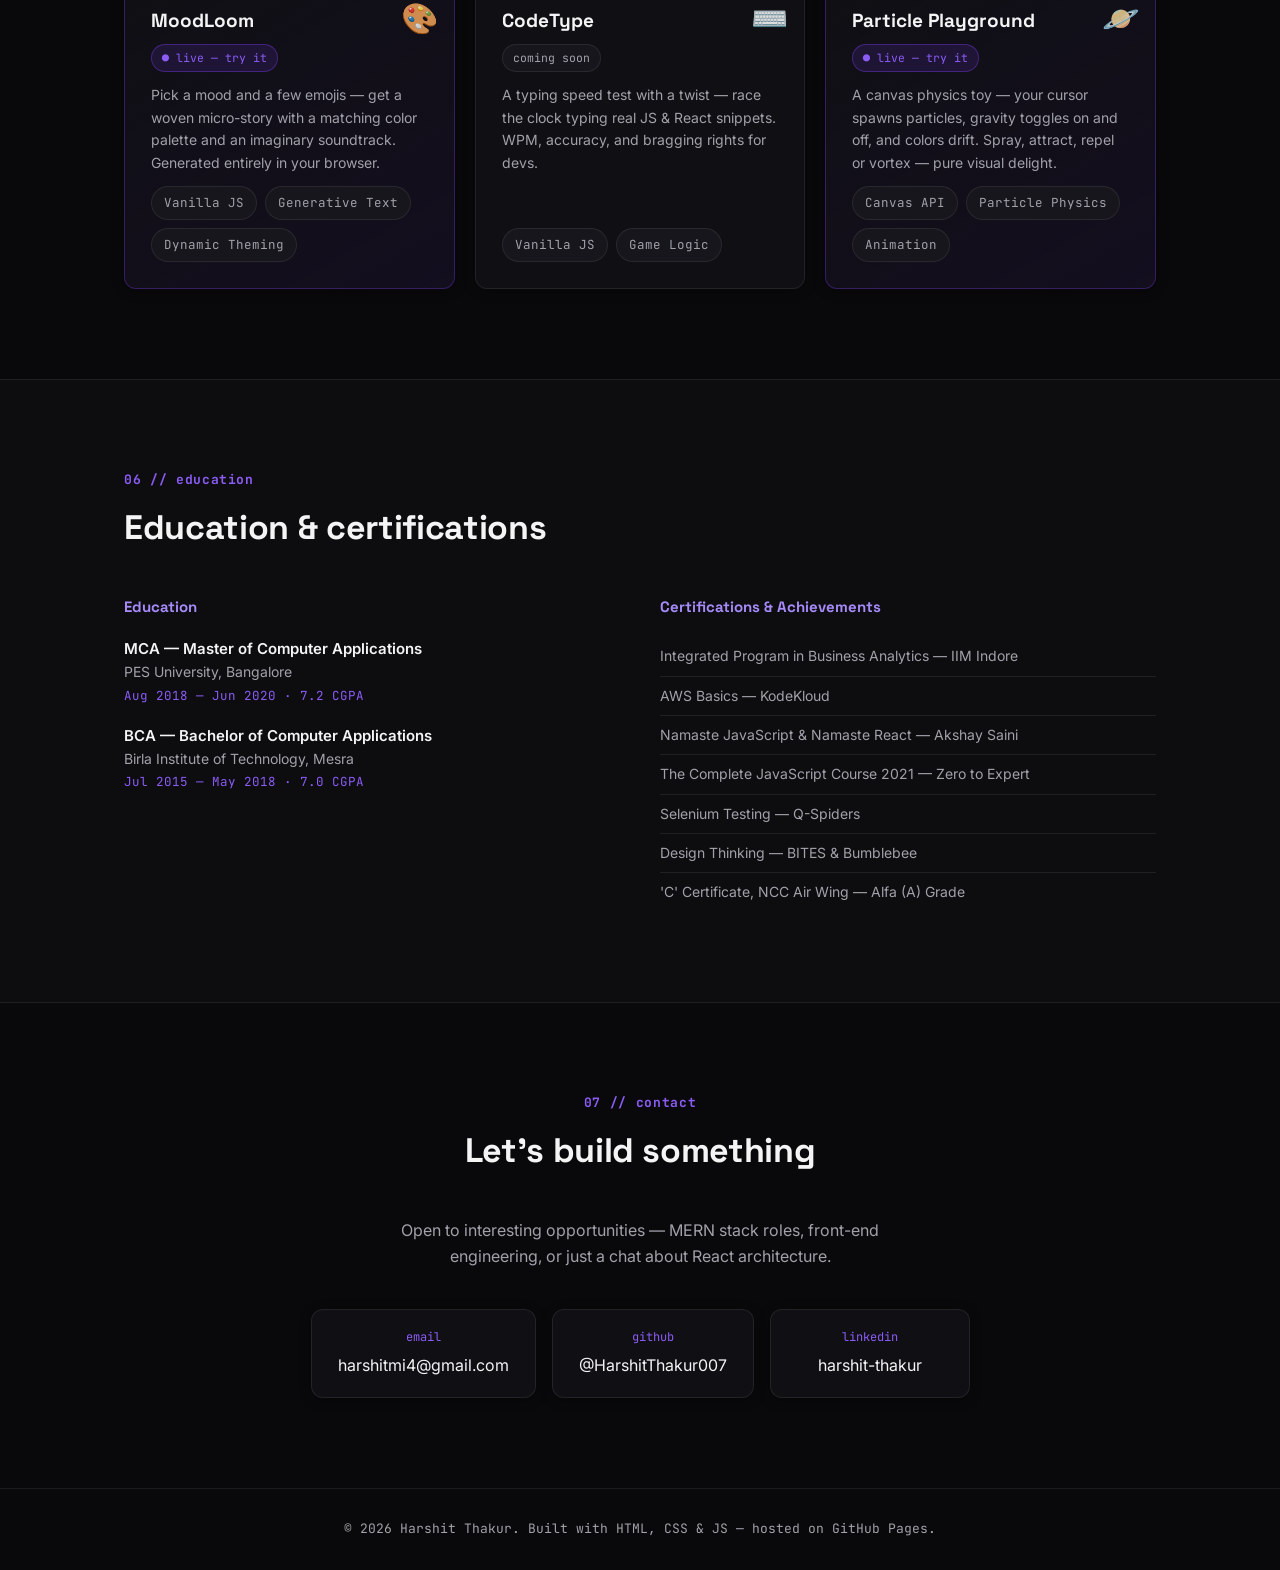
==== commit 8eb84cc5: "updating the files theme updating the files theme" ====
--- a/index.html
+++ b/index.html
@@ -5,8 +5,8 @@
 <meta name="viewport" content="width=device-width, initial-scale=1.0">
 <title>Harshit Thakur — MERN Stack Developer</title>
 <meta name="description" content="Portfolio of Harshit Thakur, Senior Software Engineer & MERN Stack Developer based in Bengaluru.">
-<link rel="icon" href="data:image/svg+xml,%3Csvg xmlns='http://www.w3.org/2000/svg' viewBox='0 0 40 40'%3E%3Crect x='3' y='3' width='34' height='34' rx='8' fill='%23FF6B5E'/%3E%3Ctext x='20' y='27' font-family='Arial, sans-serif' font-weight='800' font-size='15' fill='%230D1128' text-anchor='middle'%3EHT%3C/text%3E%3C/svg%3E">
-<meta name="theme-color" content="#0d1128">
+<link rel="icon" href="data:image/svg+xml,%3Csvg xmlns='http://www.w3.org/2000/svg' viewBox='0 0 40 40'%3E%3Crect x='3' y='3' width='34' height='34' rx='8' fill='%238B5CF6'/%3E%3Ctext x='20' y='27' font-family='Arial, sans-serif' font-weight='800' font-size='15' fill='%23F5F3FF' text-anchor='middle'%3EHT%3C/text%3E%3C/svg%3E">
+<meta name="theme-color" content="#09090b">
 <link rel="preconnect" href="https://fonts.googleapis.com">
 <link href="https://fonts.googleapis.com/css2?family=Space+Grotesk:wght@500;600;700;800&family=JetBrains+Mono:wght@400;500;700;800&family=Inter:wght@400;500;600;700&display=swap" rel="stylesheet">
 <link rel="stylesheet" href="style.css">
@@ -54,7 +54,7 @@
     <div class="container hero-inner">
       <p class="mono accent reveal">$ whoami</p>
       <h1 class="reveal">
-        Hi, I'm <span class="accent">Harshit Thakur</span>
+        Hi, I'm <span class="gradient-text">Harshit Thakur</span>
         <span class="typewriter" id="typewriter"></span>
       </h1>
       <p class="hero-sub reveal">
@@ -168,7 +168,7 @@
         </div>
 
         <div class="skill-card reveal">
-          <h3>AI &amp; Emerging Tech <span class="mono skill-card-note">— currently building</span></h3>
+          <h3><span class="gradient-text">AI &amp; Emerging Tech</span> <span class="mono skill-card-note">— currently building</span></h3>
           <div class="chips">
             <span class="chip chip-learning">LLM API Integration (OpenAI)</span>
             <span class="chip chip-learning">Prompt Engineering</span>
--- a/style.css
+++ b/style.css
@@ -1,17 +1,17 @@
 :root {
-  --bg: #0d1128;
-  --bg-alt: #10142c;
-  --surface: #161b3d;
-  --surface-2: #1b2147;
+  --bg: #09090b;
+  --bg-alt: #0d0d10;
+  --surface: #101014;
+  --surface-2: #16161c;
   --border: rgba(255, 255, 255, 0.08);
-  --border-strong: rgba(255, 255, 255, 0.18);
-  --text: #eceeff;
-  --text-dim: #8891c9;
-  --accent: #ff6b5e;
-  --accent-soft: rgba(255, 107, 94, 0.12);
-  --accent-2: #8ea2ff;
-  --accent-2-soft: rgba(142, 162, 255, 0.12);
-  --on-accent: #2a0e09;
+  --border-strong: rgba(255, 255, 255, 0.16);
+  --text: #f4f4f5;
+  --text-dim: #a1a1aa;
+  --accent: #8b5cf6;
+  --accent-soft: rgba(124, 58, 237, 0.14);
+  --accent-2: #a78bfa;
+  --accent-2-soft: rgba(167, 139, 250, 0.12);
+  --on-accent: #f5f3ff;
   --display: 'Space Grotesk', sans-serif;
   --mono: 'JetBrains Mono', 'Fira Code', monospace;
   --sans: 'Inter', -apple-system, BlinkMacSystemFont, sans-serif;
@@ -45,6 +45,13 @@
 .mono { font-family: var(--mono); }
 .accent { color: var(--accent); }
 
+.gradient-text {
+  background: linear-gradient(90deg, #22d3ee, #818cf8, #a855f7);
+  -webkit-background-clip: text;
+  background-clip: text;
+  color: transparent;
+}
+
 a { color: inherit; text-decoration: none; }
 ul { list-style: none; }
 
@@ -58,7 +65,7 @@
   position: sticky;
   top: 0;
   z-index: 50;
-  background: rgba(13, 17, 40, 0.75);
+  background: rgba(9, 9, 11, 0.75);
   backdrop-filter: blur(10px);
   border-bottom: 1px solid var(--border);
 }
@@ -81,7 +88,7 @@
   font-size: 19px;
   color: var(--text);
 }
-.logo-mark svg { display: block; filter: drop-shadow(0 4px 10px rgba(255, 107, 94, 0.35)); }
+.logo-mark svg { display: block; filter: drop-shadow(0 4px 10px rgba(124, 58, 237, 0.4)); }
 
 .nav-links {
   display: flex;
@@ -128,7 +135,7 @@
 .btn:hover { transform: translateY(-2px); box-shadow: var(--shadow-md); }
 
 .btn-primary { background: var(--accent); color: var(--on-accent); border-color: var(--accent); }
-.btn-primary:hover { background: #ff8577; }
+.btn-primary:hover { background: #a78bfa; }
 
 .btn-ghost { background: rgba(255, 255, 255, 0.03); color: var(--text); }
 .btn-ghost:hover { border-color: var(--accent); color: var(--accent); }
@@ -148,7 +155,7 @@
   right: 6%;
   z-index: 2;
 }
-.hero-badge svg { display: block; filter: drop-shadow(0 8px 20px rgba(255, 107, 94, 0.3)); }
+.hero-badge svg { display: block; filter: drop-shadow(0 8px 20px rgba(124, 58, 237, 0.35)); }
 
 .hero-inner { max-width: 760px; }
 
@@ -293,12 +300,12 @@
 }
 .chip-accent {
   color: var(--accent);
-  border-color: rgba(255, 107, 94, 0.35);
+  border-color: rgba(124, 58, 237, 0.4);
   background: var(--accent-soft);
 }
 .chip-learning {
   color: var(--accent-2);
-  border-color: rgba(142, 162, 255, 0.35);
+  border-color: rgba(167, 139, 250, 0.35);
   background: var(--accent-2-soft);
   border-style: dashed;
 }
@@ -374,8 +381,8 @@
 
 .project-card-featured {
   grid-column: 1 / -1;
-  background: linear-gradient(135deg, var(--surface) 0%, rgba(255, 107, 94, 0.08) 100%);
-  border-color: rgba(255, 107, 94, 0.3);
+  background: linear-gradient(135deg, var(--surface) 0%, rgba(124, 58, 237, 0.1) 100%);
+  border-color: rgba(124, 58, 237, 0.35);
 }
 
 .project-top { display: flex; justify-content: space-between; align-items: center; }
@@ -393,7 +400,7 @@
 }
 .badge-live {
   color: var(--accent);
-  border-color: rgba(255, 107, 94, 0.35);
+  border-color: rgba(124, 58, 237, 0.4);
   background: var(--accent-soft);
 }
 
@@ -429,13 +436,13 @@
 }
 
 a.fun-card {
-  border-color: rgba(255, 107, 94, 0.3);
-  background: linear-gradient(150deg, var(--surface) 0%, rgba(255, 107, 94, 0.08) 130%);
+  border-color: rgba(124, 58, 237, 0.35);
+  background: linear-gradient(150deg, var(--surface) 0%, rgba(124, 58, 237, 0.1) 130%);
   cursor: pointer;
 }
 a.fun-card:hover {
   transform: translateY(-5px);
-  box-shadow: var(--shadow-md);
+  box-shadow: 0 12px 40px rgba(124, 58, 237, 0.28);
   border-color: var(--accent);
 }
 a.fun-card:hover .fun-icon { transform: rotate(-10deg) scale(1.15); }
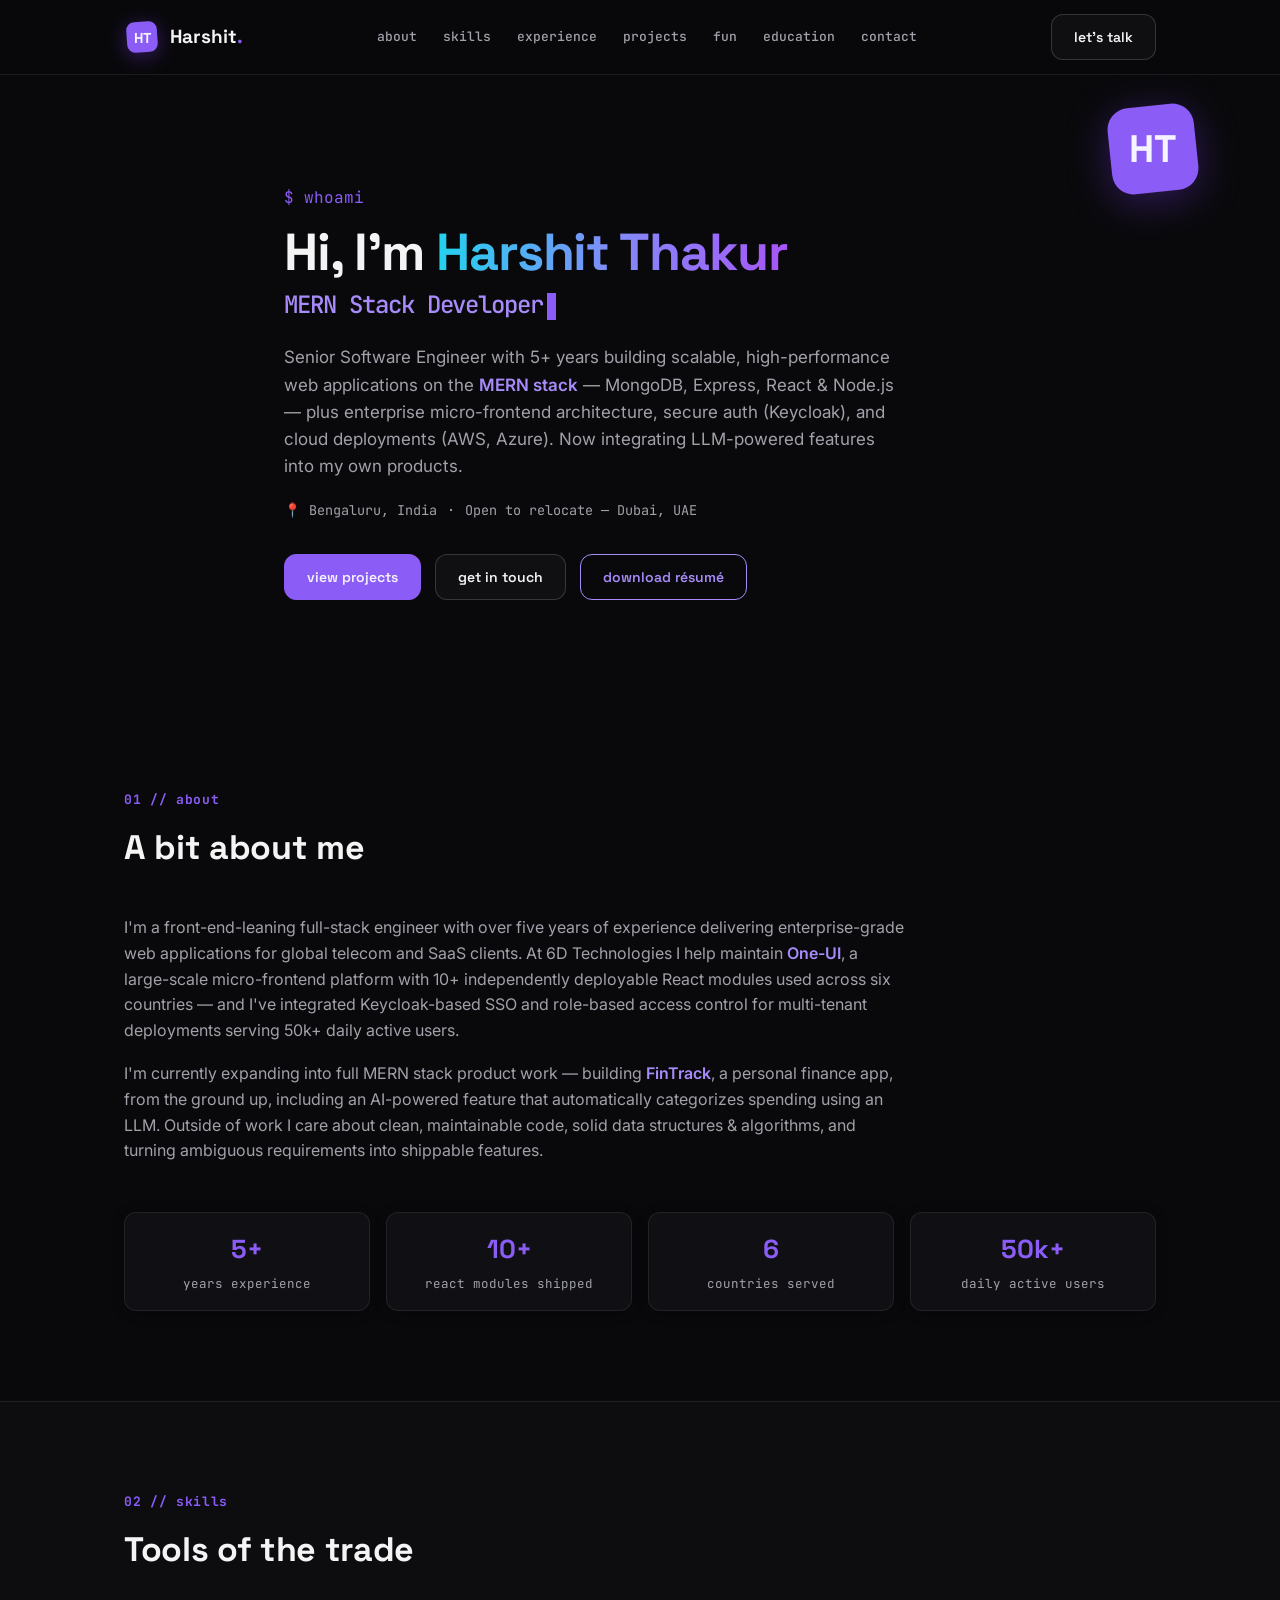
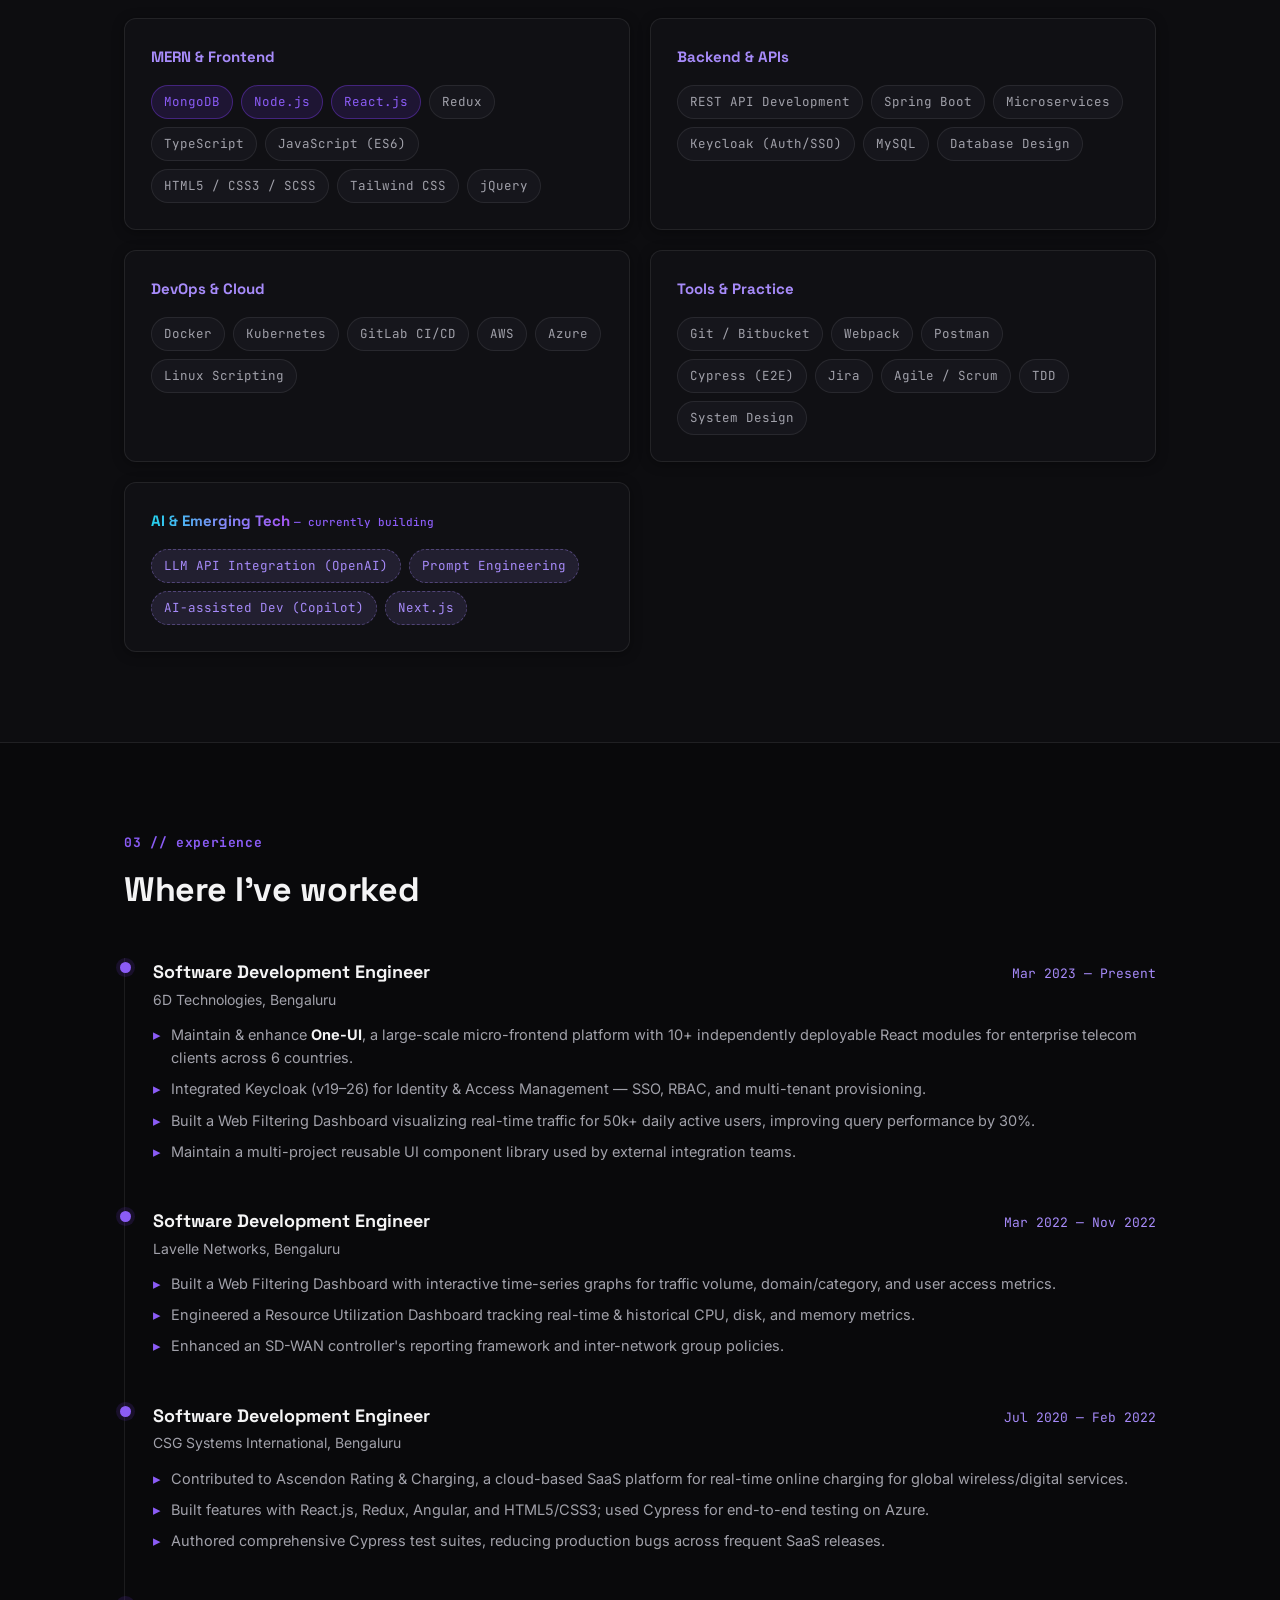
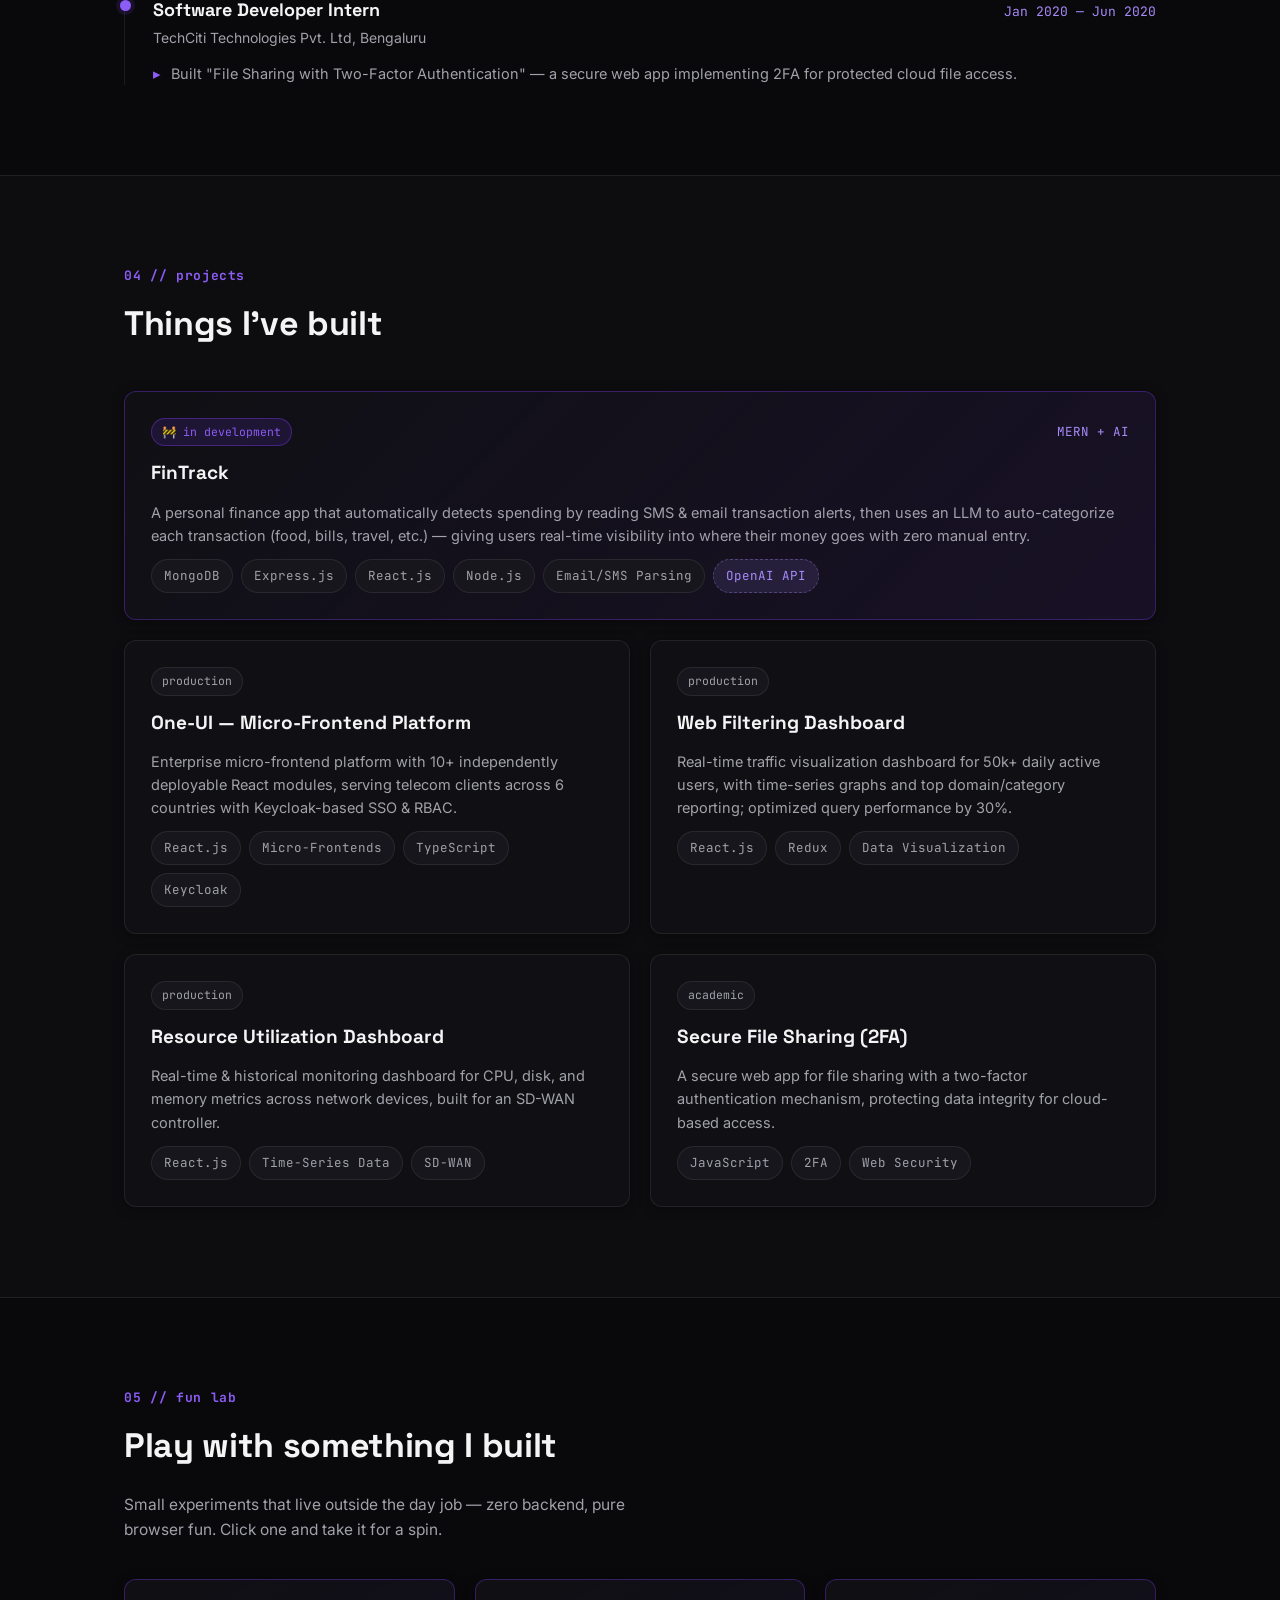
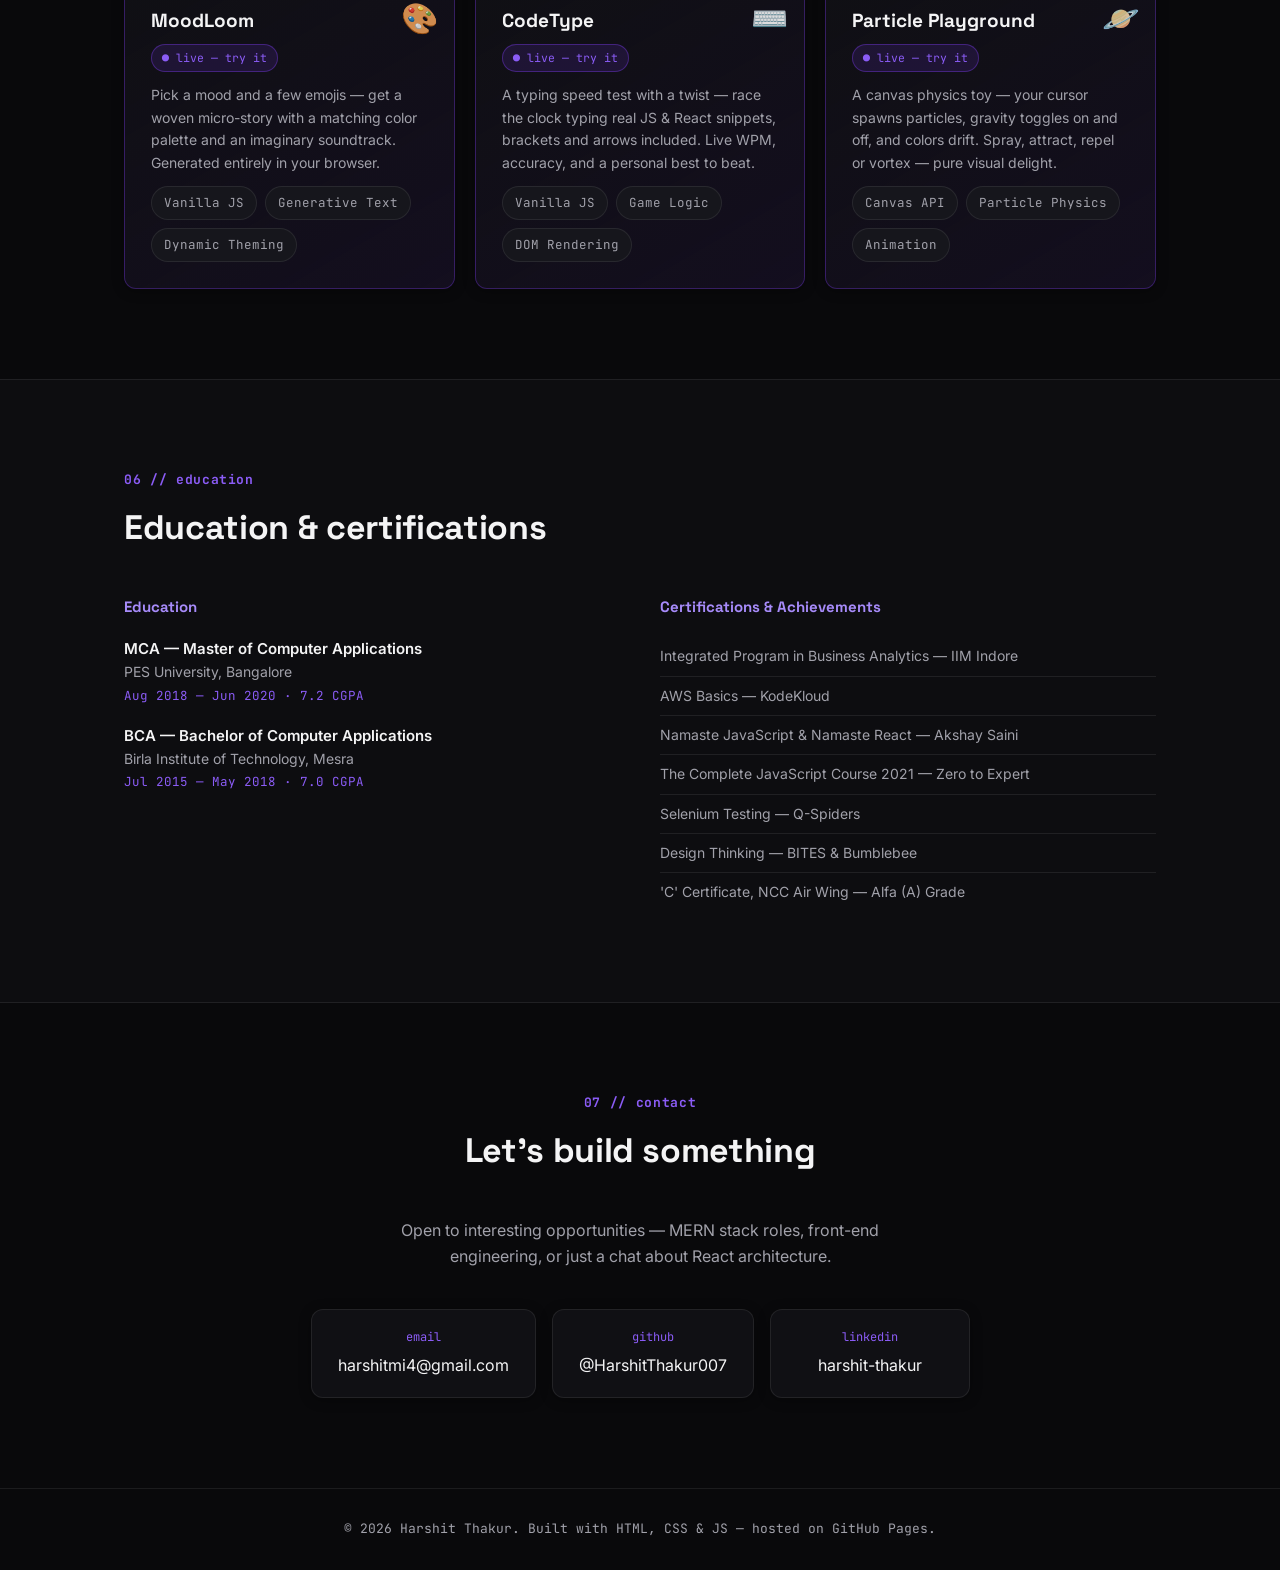
==== commit 4ff06b49: "Add files via upload Updating the code Type file" ====
--- a/index.html
+++ b/index.html
@@ -384,21 +384,22 @@
           </div>
         </a>
 
-        <div class="fun-card fun-card-soon reveal">
+        <a href="fun/codetype.html" class="fun-card reveal">
           <span class="fun-icon" aria-hidden="true">⌨️</span>
           <div class="fun-top">
             <h3>CodeType</h3>
-            <span class="badge">coming soon</span>
+            <span class="badge badge-live">● live — try it</span>
           </div>
           <p>
             A typing speed test with a twist — race the clock typing real JS &amp; React
-            snippets. WPM, accuracy, and bragging rights for devs.
+            snippets, brackets and arrows included. Live WPM, accuracy, and a personal best to beat.
           </p>
           <div class="chips">
             <span class="chip">Vanilla JS</span>
             <span class="chip">Game Logic</span>
-          </div>
-        </div>
+            <span class="chip">DOM Rendering</span>
+          </div>
+        </a>
 
         <a href="fun/particles.html" class="fun-card reveal">
           <span class="fun-icon" aria-hidden="true">🪐</span>
